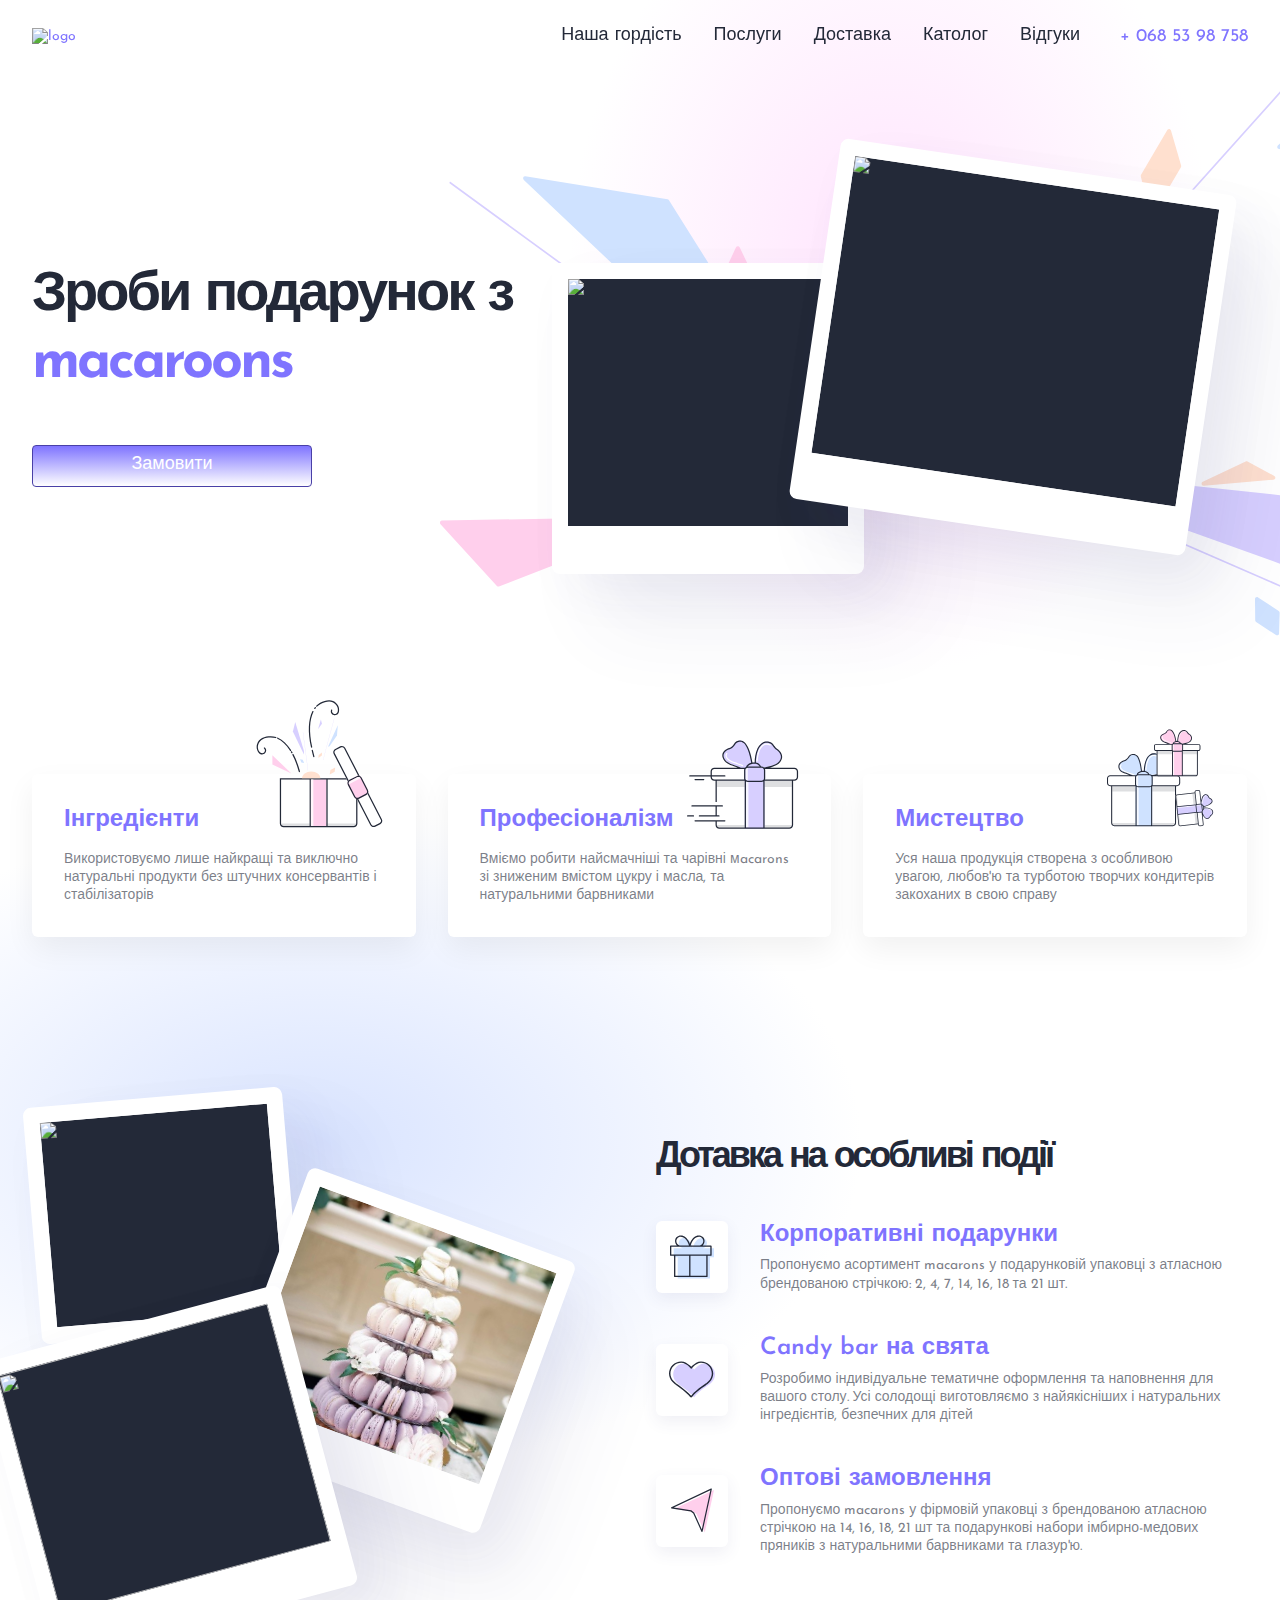
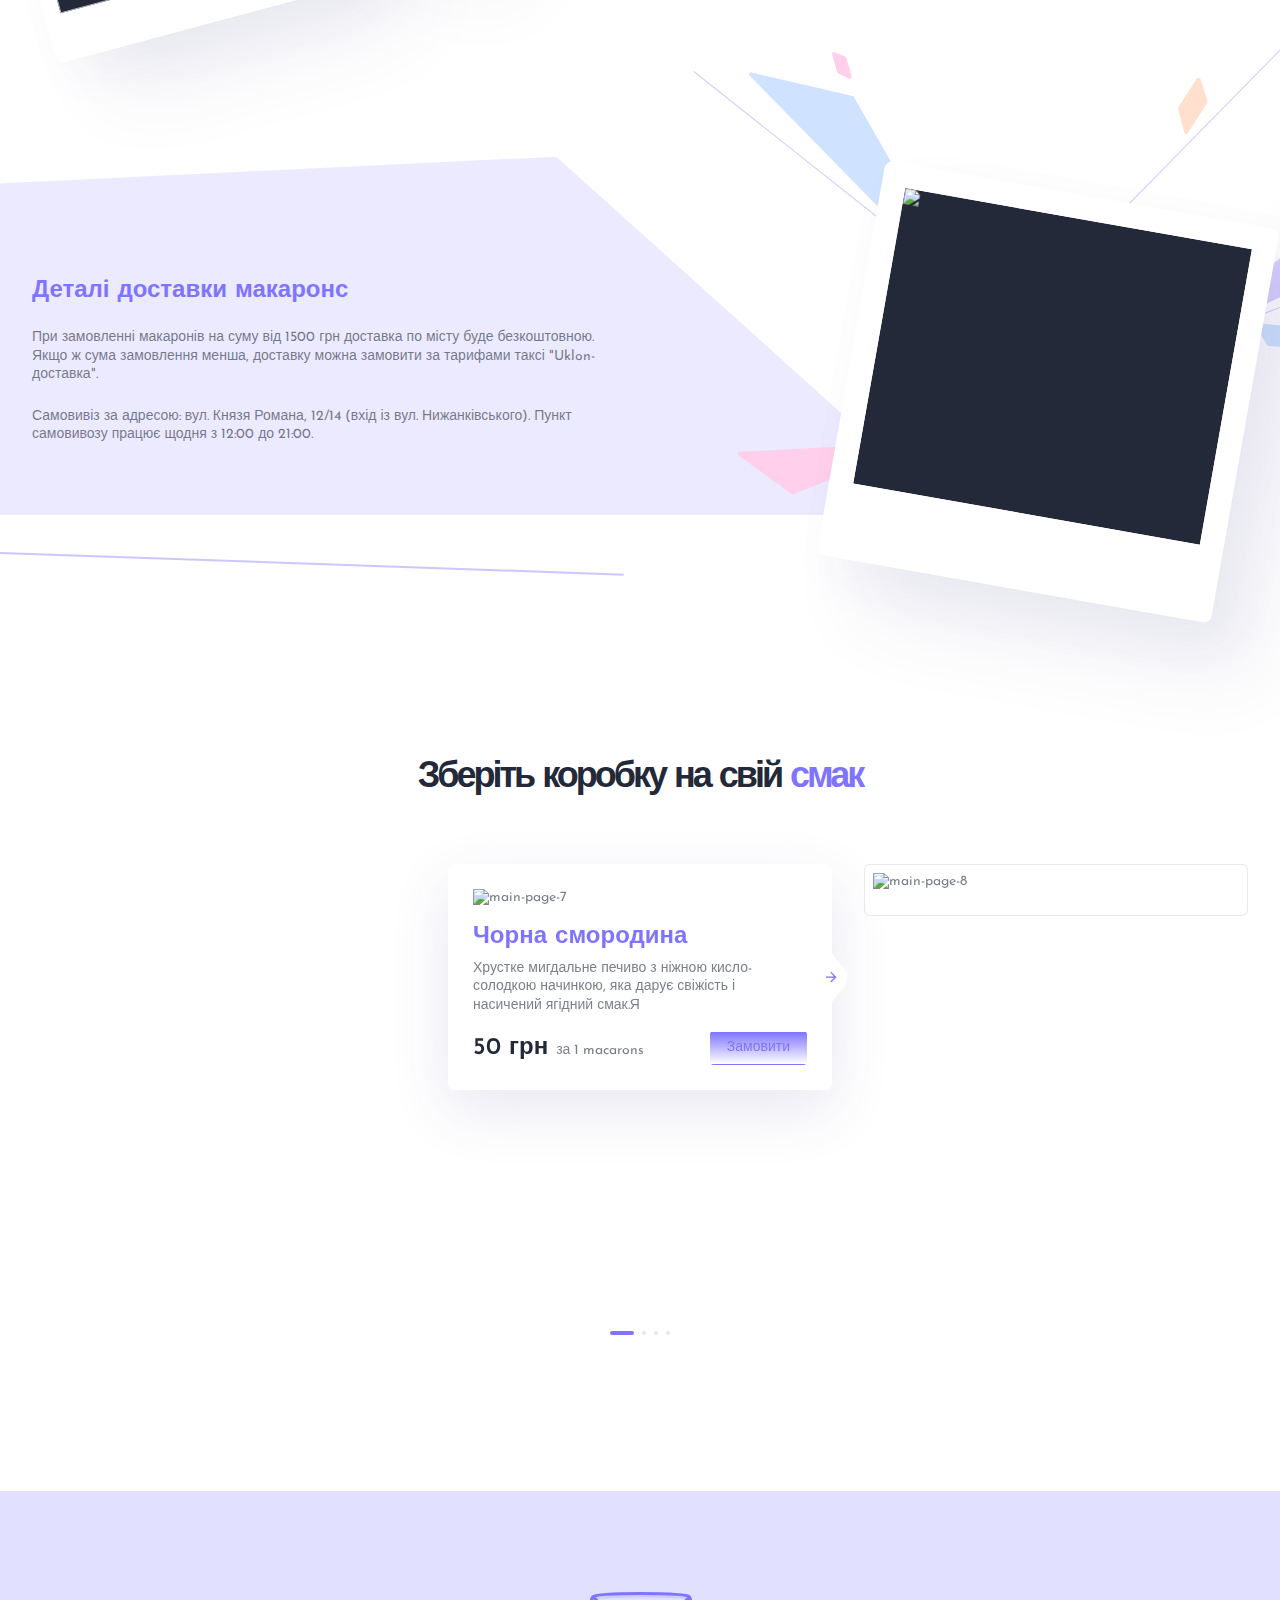
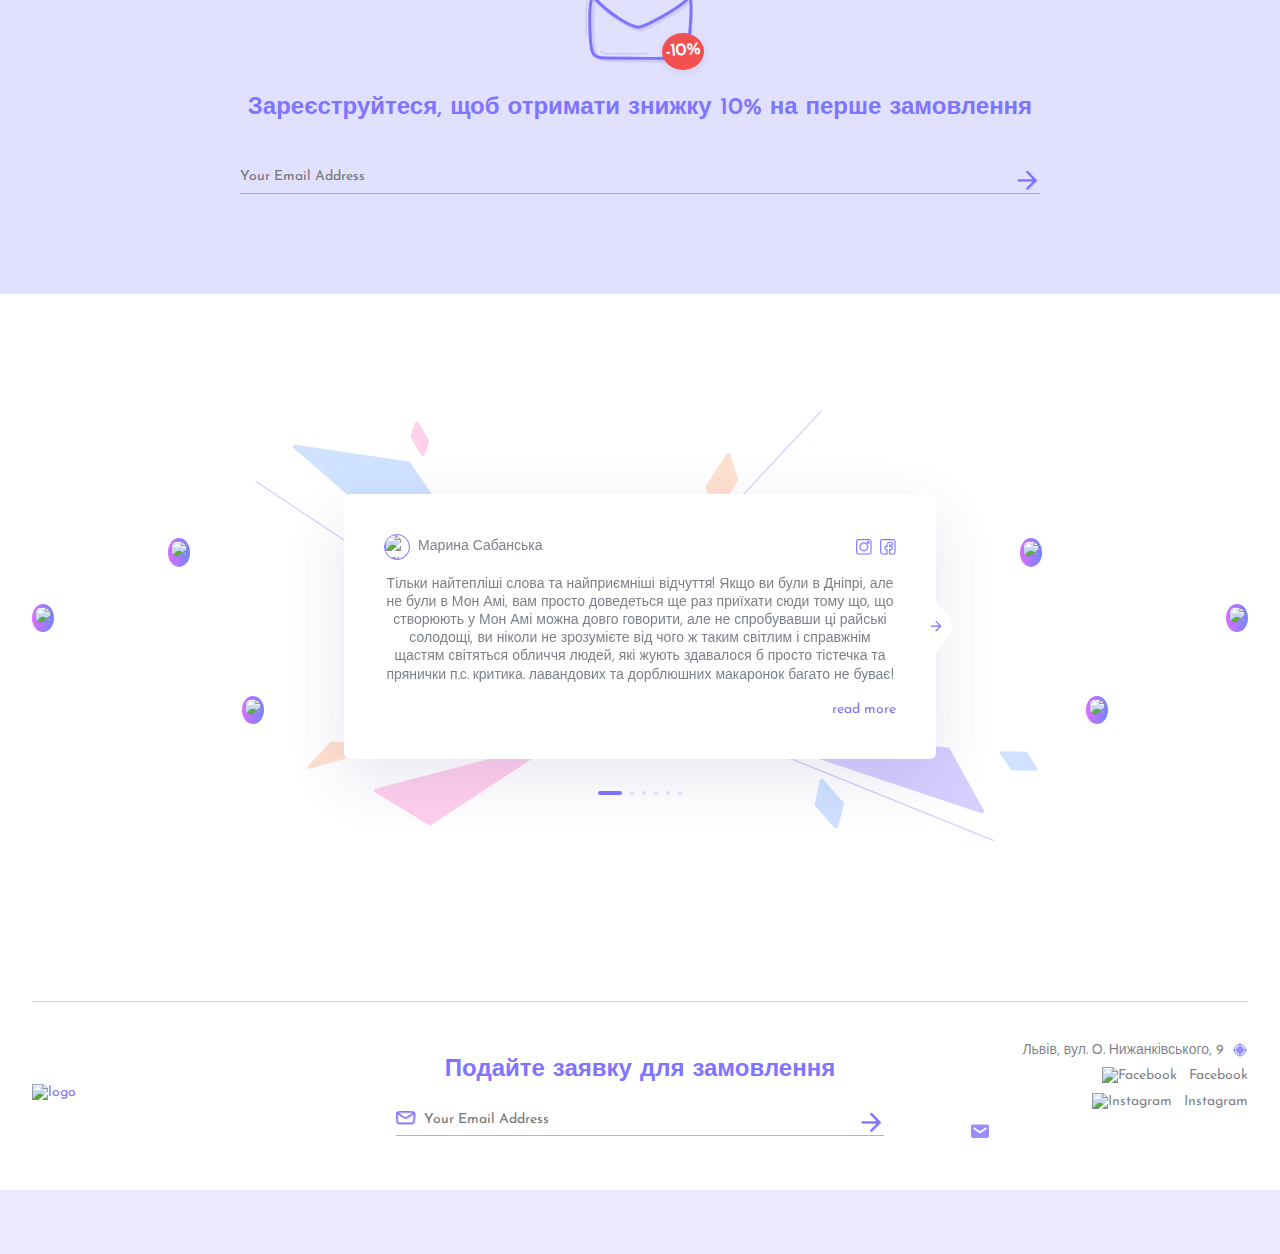
==== index.html @ 3c53cba6 "Add files via upload" ====
<!DOCTYPE html>
<html lang="ru">
<head>
    <!-- partial:parts/_head.html -->
    <meta charset="utf-8">
<title>Mon Ami - Подарунковий бокс</title>
<meta name="viewport" content="width=device-width, initial-scale=1 , maximum-scale=1, user-scalable=0">
<meta http-equiv="x-ua-compatible" content="ie=edge">
<link rel="stylesheet" href="css/libs.min.css"/>
<link rel="stylesheet" href="css/main.css"/>
<link href="images/favicon.ico" rel="shortcut icon" type="image/x-icon" />
<link href="https://fonts.googleapis.com/css2?family=Josefin+Sans:wght@400;600;700&display=swap" rel="stylesheet">
    <!-- partial -->
</head>
<body>
<div id="wrapper" class="wrapper">
    <!-- partial:parts/_header.html -->
    <header id="header" class="header">
    <div class="container">
        <!-- logo -->
        <div class="site-logo">
            <a href="index.html" class="site-logo__link">
                <picture>
                    <source media="(max-width: 767px)" srcset="images/logo-mob.png">
                    <source srcset="images/logo_mon.png">
                    <img class="site-logo__img" src="images/logo_mon.png" alt="logo"/>
                </picture>
            </a>
        </div>
        <div class="header-mobile">

            <div class="header-nav">
                <div class="nav-toggle"><span class="nav-toggle__link"></span><span class="nav-toggle__link"></span><span
                        class="nav-toggle__link"></span></div>
                <div class="header-nav__container">
                    <div class="header-nav__menu">
                        <nav class="nav">
                            <ul class="nav__list">
                                <li class="nav__item"><a href="#advantage" class="nav__link"> Наша гордість</a></li>
                                <li class="nav__item"><a href="#experiences" class="nav__link"> Послуги </a></li>
                                <li class="nav__item"><a href="#delivery" class="nav__link"> Доставка</a></li>
                                <li class="nav__item"><a href="#tastes" class="nav__link">Католог</a></li>
                                <li class="nav__item"><a href="#reviews" class="nav__link">Відгуки</a></li>
                            </ul><!-- //nav__list -->
                        </nav><!-- //nav -->
                    </div>
                    <div class="header-nav__info">
                        <a href="tel: 12345678">+ 068 53 98 758</a>
                    </div>
                </div>
            </div>
        </div>


    </div><!-- //container -->
</header><!-- //site-header -->

    <!-- partial -->
    <main id="main" class="main">
        <section class="section main-section">
            <div class="container">
                <div class="row">
                    <div class="col col_7 col_desktop-12 order-desktop-2">
                        <div class="photo-list main-photo">
                            <div class="main-photo__fon">
                                <svg class="main-photo__fon_icon" width="927" height="615" viewBox="0 0 927 615" fill="none" xmlns="http://www.w3.org/2000/svg">
                                    <path d="M64.9452 549.713L9.1822 488.577C7.99173 487.272 8.81637 485.039 10.4997 485.01L233.372 481.131C235.53 481.094 236.074 484.399 234.04 485.19L66.9304 550.204C66.2376 550.474 65.4651 550.282 64.9452 549.713Z" fill="#FFCFEC"/>
                                    <path d="M857.306 461.85L632.955 438.033C631.065 437.833 629.872 440.001 631.146 441.32L648.217 458.999C648.425 459.215 648.683 459.38 648.972 459.484L892.449 546.734C894.136 547.338 895.809 545.674 895.104 544.093L858.907 462.981C858.628 462.355 858.02 461.926 857.306 461.85Z" fill="#D7CFFF"/>
                                    <path d="M235.062 168.41L349.396 350.256C349.674 350.699 349.789 351.23 349.716 351.743L345.101 384.316C344.877 385.901 343.09 386.533 341.932 385.436L91.5545 148.212C90.0978 146.832 91.1195 144.354 93.0183 144.662L233.677 167.467C234.237 167.558 234.742 167.902 235.062 168.41Z" fill="#CFE2FF"/>
                                    <path fill-rule="evenodd" clip-rule="evenodd" d="M306.693 361.45C306.95 361.064 306.847 360.514 306.465 360.235L19.2685 150.296C18.9017 150.028 18.4132 150.11 18.1665 150.481C17.9097 150.867 18.0128 151.416 18.3945 151.695L305.591 361.634C305.958 361.903 306.447 361.821 306.693 361.45Z" fill="#D7CFFF"/>
                                    <path fill-rule="evenodd" clip-rule="evenodd" d="M627.65 297.936C627.952 298.289 628.458 298.302 628.76 297.964L870.733 27.9001C871.016 27.5841 871.017 27.0759 870.735 26.7456C870.433 26.3923 869.927 26.3795 869.625 26.7175L627.652 296.781C627.369 297.097 627.368 297.606 627.65 297.936Z" fill="#D7CFFF"/>
                                    <path d="M763.86 450.557L832.763 444.682C834.754 444.512 835.361 441.86 833.623 440.925L807.078 426.637C806.523 426.338 805.853 426.325 805.272 426.601L762.914 446.764C760.889 447.728 761.642 450.746 763.86 450.557Z" fill="#FFE0CF"/>
                                    <path d="M837.832 117.53L860.471 125.155C861.055 125.351 861.697 125.226 862.197 124.819L885.54 105.753C886.772 104.746 886.522 102.676 885.102 102.127L863.403 93.7336C862.802 93.5012 862.126 93.6177 861.604 94.0435L837.321 113.877C836.06 114.907 836.357 117.033 837.832 117.53Z" fill="#CFE2FF"/>
                                    <path d="M710.589 181.177L701.608 144.762C701.47 144.203 701.551 143.615 701.832 143.138L727.968 98.7494C728.836 97.2766 730.94 97.6407 731.434 99.3491L741.456 133.995C741.625 134.579 741.552 135.204 741.255 135.707L714.078 181.863C713.19 183.371 711.025 182.945 710.589 181.177Z" fill="#FFE0CF"/>
                                    <path d="M310.413 258.955L317.319 242.204C317.519 241.717 317.501 241.166 317.268 240.676L305.088 215.013C304.349 213.455 302.068 213.387 301.361 214.902L293.992 230.676C293.757 231.179 293.763 231.763 294.008 232.28L306.652 258.921C307.409 260.516 309.761 260.537 310.413 258.955Z" fill="#FFCFEC"/>
                                    <path d="M814.504 562.741L814.724 583.62C814.731 584.297 815.073 584.927 815.634 585.297L835.245 598.228C836.546 599.085 838.262 598.179 838.307 596.612L838.882 576.256C838.901 575.552 838.556 574.886 837.972 574.5L817.566 561.045C816.236 560.169 814.487 561.137 814.504 562.741Z" fill="#CFE2FF"/>
                                    <path fill-rule="evenodd" clip-rule="evenodd" d="M581.397 437.351C581.165 437.763 581.324 438.257 581.75 438.442L902.686 578.094C903.095 578.272 903.598 578.098 903.821 577.702C904.054 577.29 903.894 576.796 903.468 576.611L582.532 436.959C582.123 436.781 581.62 436.955 581.397 437.351Z" fill="#D7CFFF"/>
                                </svg>
                            </div>
                            <div class="photo-item main-photo-item main-photo-item-1">
                                <div class="photo-img">
                                    <div class="photo-img__block">
                                        <img src="images/content/main-page-1.jpg" alt="main-page-1">
                                    </div>
                                </div>
                                <div class="photo-info wysiwyg"></div>
                            </div>
                            <div class="photo-item main-photo-item main-photo-item-2">
                                <div class="photo-img">
                                    <div class="photo-img__block">
                                        <img src="images/content/main-page-2.jpg" alt="main-page-2">
                                    </div>
                                </div>
                                <div class="photo-info wysiwyg"><p></p></div>

                            </div>

                        </div>
                    </div>
                    <div class="col col_5 col_desktop-12 order-desktop-1">
                        <div class="main-container">
                            <h1 class="h1 main-title"> Зроби подарунок з<br><span class="round-border round-border-1">macaroons</span></h1>
                            <div class="wysiwyg main-description"> </div>
                            <button type="button" class="btn popup-init" data-popupname="location-popup">Замовити</button>
                        </div>
                    </div>
                </div>
            </div>
        </section>
        <section id="advantage" class="section">
            <div class="container">
                <div class="row">
                    <div class="dignity-item col col_4 col_mob-12">
                        <div class="dignity-block">
                            <div class="dignity-title">
                                <h3 class="h3 title">Інгредієнти</h3>
                                <div class="dignity-image">
                                    <img src="images/content/icon/present-1.svg" alt="present-1">
                                </div>
                            </div>
                            <div class="dignity-description wysiwyg">
                                <p> Використовуємо лише найкращі та виключно натуральні продукти без штучних консервантів і стабілізаторів</p>
                            </div>
                        </div>
                    </div>
                    <div class="dignity-item col col_4 col_mob-12">
                        <div class="dignity-block">
                            <div class="dignity-title">
                                <h3 class="h3 title"> Професіоналізм</h3>
                                <div class="dignity-image">
                                    <img src="images/content/icon/present-2.svg" alt="present-2">
                                </div>
                            </div>
                            <div class="dignity-description wysiwyg">
                                <p> Вміємо робити найсмачніші та чарівні мacarons зі зниженим вмістом цукру і масла, та натуральними барвниками</p>
                            </div>
                        </div>
                    </div>
                    <div class="dignity-item col col_4 col_mob-12">
                        <div class="dignity-block">
                            <div class="dignity-title">
                                <h3 class="h3 title">Мистецтво</h3>
                                <div class="dignity-image">
                                    <img src="images/content/icon/present-3.svg" alt="present-3">
                                </div>
                            </div>
                            <div class="dignity-description wysiwyg">
                                <p> Уся наша продукція створена з особливою увагою, любов'ю та турботою творчих кондитерів закоханих в свою справу</p>
                            </div>
                        </div>
                    </div>

                </div>
            </div><!-- //content -->
        </section>
        <section id="experiences" class="section">
            <div class="container">
                <div class="row">
                    <div class="col col_6 col_desktop-12">
                        <div class="photo-list emotional-photo">
                            <div class="photo-item emotional-photo__item emotional-photo__item-1">
                                <div class="photo-img">
                                    <div class="photo-img__block">
                                        <img src="images/content/main-page-3.jpg" alt="main-page-3">
                                    </div>
                                </div>
                                
                            </div>
                            <div class="photo-item emotional-photo__item emotional-photo__item-2">
                                <div class="photo-img">
                                    <div class="photo-img__block">
                                        <img src="images/content/candy-bar-with-macarons.jpg" alt="main-page-4">
                                    </div>
                                </div>
                                <div class="photo-info wysiwyg"></div>

                            </div>
                            <div class="photo-item emotional-photo__item emotional-photo__item-3">
                                <div class="photo-img">
                                    <div class="photo-img__block">
                                        <img src="images/content/optovi-zamovlennya.jpg" al="main-page-5">
                                    </div>
                                </div>
                                <div class="photo-info wysiwyg"></div>
                            </div>

                        </div>
                    </div>
                    <div class="col col_6 col_desktop-12">
                        <h2 class="h2 emotional-title">Дотавка на особливі події</h2>
                        <div class="emotional-list">
                            <div class="emotional-item">
                                <div class="emotional-block">
                                    <div class="emotional-icon">
                                        <img src="images/content/icon/present-4.svg" alt="present-4">
                                    </div>
                                    <div class="emotional-info">
                                        <h3 class="h3 emotional-subtitle"> Корпоративні подарунки</h3>
                                        <div class="emotional-description wysiwyg">
                                            <p> Пропонуємо асортимент macarons у подарунковій упаковці з атласною брендованою стрічкою: 2, 4, 7, 14, 16, 18 та 21 шт. </p>
                                        </div>
                                    </div>
                                </div>
                            </div>
                            <div class="emotional-item">
                                <div class="emotional-block">
                                    <div class="emotional-icon">
                                        <img src="images/content/icon/present-5.svg" alt="present-5">
                                    </div>
                                    <div class="emotional-info">
                                        <h3 class="h3 emotional-subtitle"> Candy bar на свята</h3>
                                        <div class="emotional-description wysiwyg">
                                            <p>  Розробимо індивідуальне тематичне оформлення та наповнення для вашого столу. Усі солодощі виготовляємо з найякісніших і натуральних інгредієнтів, безпечних для дітей</p>
                                        </div>
                                    </div>
                                </div>
                            </div>
                            <div class="emotional-item">
                                <div class="emotional-block">
                                    <div class="emotional-icon">
                                        <img src="images/content/icon/present-6.svg" alt="present-6">
                                    </div>
                                    <div class="emotional-info">
                                        <h3 class="h3 emotional-subtitle">Оптові замовлення</h3>
                                        <div class="emotional-description wysiwyg">
                                            <p> Пропонуємо macarons у фірмовій упаковці з брендованою атласною стрічкою на 14, 16, 18, 21 шт та подарункові набори імбирно-медових пряників з натуральними барвниками та глазур'ю. </p>
                                        </div>
                                    </div>
                                </div>
                            </div>
                        </div>
                    </div>
                </div>
            </div>
        </section>
        <section id="delivery" class="section">
            <div class="container">
                <div class="row">
                    <div class="col col_6 col_desktop-12">
                        <div class="description-container">
                            <div class="wysiwyg">
                                <h3>Деталі доставки макаронс</h3>
                                <p>При замовленні макаронів на суму від 1500 грн доставка по місту буде безкоштовною. Якщо ж сума замовлення менша, доставку можна замовити за тарифами таксі "Uklon-доставка".</p>
                                <p>  Самовивіз за адресою: вул. Князя Романа, 12/14 (вхід із вул. Нижанківського). Пункт самовивозу працює щодня з 12:00 до 21:00.</p>
                                
                            </div>
                        </div>
                    </div>
                    <div class="col col_1 col_desktop-12"></div>
                    <div class="col col_5 col_desktop-12">
                        <div class="description-photo">
                            <div class="description-photo-item">
                                <div class="description-photo-fon">
                                    <svg class="description-photo-fon__icon" width="730" height="521" viewBox="0 0 730 521" fill="none" xmlns="http://www.w3.org/2000/svg">
                                        <path d="M113.437 472.426L60.5453 433.833C59.0248 432.724 59.7391 430.319 61.6187 430.22L233.889 421.123C236.148 421.003 236.838 424.138 234.737 424.977L115.358 472.668C114.719 472.923 113.993 472.832 113.437 472.426Z" fill="#FFCFEC"/>
                                        <path d="M642.663 204.072L517.834 303.902C516.341 305.096 517.213 307.503 519.124 307.464L535.472 307.125C535.756 307.119 536.035 307.053 536.291 306.931L705.695 226.192C707.34 225.408 707.164 223.011 705.422 222.475L644.501 203.723C643.868 203.528 643.18 203.659 642.663 204.072Z" fill="#D7CFFF"/>
                                        <path d="M175.909 75.4038L250.43 205.314C250.685 205.758 250.76 206.282 250.64 206.779L245.698 227.254C245.33 228.781 243.425 229.307 242.326 228.185L71.7965 54.2124C70.3953 52.7828 71.7305 50.4094 73.6798 50.8649L174.629 74.4514C175.17 74.5776 175.633 74.9226 175.909 75.4038Z" fill="#CFE2FF"/>
                                        <path fill-rule="evenodd" clip-rule="evenodd" d="M218.177 210.476C218.392 210.228 218.356 209.851 218.099 209.647L16.4488 49.6296C16.2068 49.4375 15.8563 49.4704 15.6542 49.7042C15.4398 49.9523 15.4751 50.329 15.732 50.5329L217.383 210.551C217.625 210.743 217.975 210.71 218.177 210.476Z" fill="#D7CFFF"/>
                                        <path fill-rule="evenodd" clip-rule="evenodd" d="M430.486 203.027C430.711 203.267 431.089 203.271 431.319 203.037L611.715 19.3916C611.932 19.1711 611.936 18.8192 611.725 18.5935C611.501 18.3541 611.122 18.3495 610.892 18.5835L430.496 202.229C430.28 202.45 430.275 202.802 430.486 203.027Z" fill="#D7CFFF"/>
                                        <path d="M221.678 437.247L167.08 473.158C165.376 474.278 166.245 476.931 168.281 476.826L196.589 475.378C197.176 475.348 197.72 475.061 198.077 474.594L224.367 440.131C225.732 438.342 223.559 436.01 221.678 437.247Z" fill="#FFE0CF"/>
                                        <path d="M679.835 173.535L695.82 176.737C696.449 176.863 697.101 176.68 697.572 176.243L712.328 162.563C713.498 161.479 712.99 159.529 711.441 159.153L696.04 155.41C695.388 155.251 694.7 155.43 694.208 155.886L678.869 170.107C677.672 171.217 678.236 173.215 679.835 173.535Z" fill="#CFE2FF"/>
                                        <path d="M506.272 110.843L499.963 87.5114C499.816 86.9646 499.907 86.3806 500.214 85.9047L518.889 56.9746C519.807 55.5533 521.965 55.8422 522.476 57.4547L529.516 79.6532C529.696 80.2219 529.613 80.8413 529.29 81.3425L509.883 111.405C508.943 112.861 506.724 112.515 506.272 110.843Z" fill="#FFE0CF"/>
                                        <path d="M170.79 56.8224L160.104 51.5616C159.595 51.3114 159.217 50.8574 159.063 50.3124L154.151 32.9732C153.69 31.3455 155.332 29.9162 156.881 30.5974L167.386 35.2188C167.932 35.459 168.342 35.9304 168.505 36.5044L173.598 54.4829C174.07 56.1495 172.344 57.5874 170.79 56.8224Z" fill="#FFCFEC"/>
                                        <path d="M577.777 304.754L588.988 323.282C589.32 323.832 589.896 324.188 590.536 324.24L616.841 326.385C618.43 326.515 619.525 324.823 618.755 323.427L608.597 304.984C608.274 304.396 607.677 304.01 607.008 303.955L579.65 301.725C578.024 301.592 576.932 303.358 577.777 304.754Z" fill="#CFE2FF"/>
                                        <path fill-rule="evenodd" clip-rule="evenodd" d="M489.728 330.714C489.837 331.023 490.182 331.179 490.487 331.056L729.332 235.027C729.618 234.912 729.763 234.591 729.66 234.3C729.551 233.991 729.206 233.835 728.902 233.957L490.056 329.986C489.77 330.102 489.625 330.422 489.728 330.714Z" fill="#D7CFFF"/>
                                    </svg>
                                </div>
                                <div class="photo-item description-photo-item-1">
                                    <div class="photo-img">
                                        <div class="photo-img__block">
                                            <img src="images/content/photo-block-1.jpg" alt="photo-block-1">
                                        </div>
                                    </div>
                                    <div class="photo-info wysiwyg">
                                        <p style="visibility: hidden;">with coffee leo pellentesque sit lacus nec ac, sed ipsum scelerisque posuere molestie.</p>
                                    </div>
                                </div>
                            </div>
                        </div>
                    </div>
                </div>
            </div>
        </section>
        <section id="tastes" class="section section-main__post">
            <div class="container">
                <div class="row">
                    <div class="col col_3 col_desktop-12"></div>
                    <div class="col col_6 col_desktop-12">
                        <div class="post-description text-center text-mob-left">
                            <h2 class="h2 title"> Зберіть коробку на свій <span class="round-border round-border-2">смак</h2>
                            <div class="wysiwyg">
                            </div>
                        </div>
                    </div>
                    <div class="col col_3 col_desktop-12"></div>
                </div>

                <div class="post-slider slider" style="margin-bottom: 50px">
                    <div class="swiper-container post-slider__container">
                        <div class="swiper-wrapper post-slider__wrapper">
                            <div class="swiper-slide slider-item post-slider__item">
                                <div class="post-slider__image">
                                    <img src="images/content/photo.jpg" alt="main-page-7">
                                </div>
                                <div class="post-slider__info">
                                    <h3 class="h3 title"> Чорна смородина</h3>
                                    <div class="wysiwyg">
                                        <p> Хрустке мигдальне печиво з ніжною кисло-солодкою начинкою, яка дарує свіжість і насичений ягідний смак.Я</p>
                                    </div>
                                    <div class="display-flex justify-between align-center flex-wrap">
                                        <div class="prise">
                                            50 грн
                                            <span class="pieces">
                                            за 1 macarons
                                        </span>
                                        </div>
                                        <button type="button" class="btn btn_secondary">Замовити</button>
                                    </div>
                                </div>
                                <div class="slider-next post-slider__next">
                                    <svg class="icon" width="24" height="24" viewBox="0 0 24 24" xmlns="http://www.w3.org/2000/svg"> <path opacity="0.2" fill-rule="evenodd" clip-rule="evenodd" d="M12.2828 2.76273C12.4781 2.56747 12.7947 2.56747 12.9899 2.76273L21.9192 11.692C22.1145 11.8873 22.1145 12.2039 21.9192 12.3991L12.9899 21.3284C12.7947 21.5237 12.4781 21.5237 12.2828 21.3284L11.7172 20.7627C11.5219 20.5675 11.5219 20.2509 11.7172 20.0556L17.9737 13.7991C18.2886 13.4841 18.0656 12.9456 17.6201 12.9456H3.5C3.22386 12.9456 3 12.7217 3 12.4456V11.6456C3 11.3694 3.22386 11.1456 3.5 11.1456H17.6201C18.0656 11.1456 18.2886 10.607 17.9737 10.292L11.7172 4.03553C11.5219 3.84026 11.5219 3.52368 11.7172 3.32842L12.2828 2.76273Z"/> <path fill-rule="evenodd" clip-rule="evenodd" d="M10.9419 1.85355C11.1372 1.65829 11.4538 1.65829 11.649 1.85355L20.7374 10.9419C20.9327 11.1372 20.9327 11.4538 20.7374 11.649L11.649 20.7374C11.4538 20.9327 11.1372 20.9327 10.9419 20.7374L10.0581 19.8536C9.8628 19.6583 9.86279 19.3417 10.0581 19.1464L15.9305 13.274C16.2454 12.9591 16.0224 12.4205 15.5769 12.4205H2C1.72386 12.4205 1.5 12.1966 1.5 11.9205V10.6705C1.5 10.3944 1.72386 10.1705 2 10.1705H15.5769C16.0224 10.1705 16.2454 9.63192 15.9305 9.31694L10.0581 3.44454C9.86279 3.24928 9.8628 2.9327 10.0581 2.73744L10.9419 1.85355Z"/> </svg>
                                </div>
                                <div class="slider-prev post-slider__prev">
                                    <svg class="icon" width="24" height="24" viewBox="0 0 24 24" xmlns="http://www.w3.org/2000/svg"> <path opacity="0.2" fill-rule="evenodd" clip-rule="evenodd" d="M11.7172 2.76273C11.5219 2.56747 11.2053 2.56747 11.0101 2.76273L2.08076 11.692C1.8855 11.8873 1.8855 12.2039 2.08076 12.3991L11.0101 21.3284C11.2053 21.5237 11.5219 21.5237 11.7172 21.3284L12.2828 20.7627C12.4781 20.5675 12.4781 20.2509 12.2828 20.0556L6.02634 13.7991C5.71136 13.4841 5.93445 12.9456 6.3799 12.9456H20.5C20.7761 12.9456 21 12.7217 21 12.4456V11.6456C21 11.3694 20.7761 11.1456 20.5 11.1456H6.3799C5.93445 11.1456 5.71136 10.607 6.02634 10.292L12.2828 4.03553C12.4781 3.84026 12.4781 3.52368 12.2828 3.32842L11.7172 2.76273Z"/> <path fill-rule="evenodd" clip-rule="evenodd" d="M13.0581 1.85355C12.8628 1.65829 12.5462 1.65829 12.351 1.85355L3.26257 10.9419C3.0673 11.1372 3.0673 11.4538 3.26256 11.649L12.351 20.7374C12.5462 20.9327 12.8628 20.9327 13.0581 20.7374L13.9419 19.8536C14.1372 19.6583 14.1372 19.3417 13.9419 19.1464L8.06954 13.274C7.75456 12.9591 7.97765 12.4205 8.4231 12.4205H22C22.2761 12.4205 22.5 12.1966 22.5 11.9205V10.6705C22.5 10.3944 22.2761 10.1705 22 10.1705H8.4231C7.97765 10.1705 7.75456 9.63192 8.06954 9.31694L13.9419 3.44454C14.1372 3.24928 14.1372 2.9327 13.9419 2.73744L13.0581 1.85355Z"/> </svg>
                                </div>
                            </div>
                            <div class="swiper-slide slider-item post-slider__item">
                                <div class="post-slider__image">
                                    <img src="images/content/photomon.jpg" alt="main-page-8">
                                </div>
                                <div class="post-slider__info">
                                    <h3 class="h3 title">Апельсин з тайською корицею </h3>
                                    <div class="wysiwyg">
                                        <p> Хрустке мигдальне печиво з яскравою цитрусовою ноткою і теплим ароматом спецій.</p>
                                    </div>
                                    <div class="display-flex justify-between align-center flex-wrap">
                                        <div class="prise">
                                            50 грн
                                            <span class="pieces">
                                             за 1 macarons
                                        </span>
                                        </div>
                                        <button type="button" class="btn btn_secondary">Замовити</button>
                                    </div>
                                </div>
                                <div class="slider-next post-slider__next">
                                    <svg class="icon" width="24" height="24" viewBox="0 0 24 24" xmlns="http://www.w3.org/2000/svg"> <path opacity="0.2" fill-rule="evenodd" clip-rule="evenodd" d="M12.2828 2.76273C12.4781 2.56747 12.7947 2.56747 12.9899 2.76273L21.9192 11.692C22.1145 11.8873 22.1145 12.2039 21.9192 12.3991L12.9899 21.3284C12.7947 21.5237 12.4781 21.5237 12.2828 21.3284L11.7172 20.7627C11.5219 20.5675 11.5219 20.2509 11.7172 20.0556L17.9737 13.7991C18.2886 13.4841 18.0656 12.9456 17.6201 12.9456H3.5C3.22386 12.9456 3 12.7217 3 12.4456V11.6456C3 11.3694 3.22386 11.1456 3.5 11.1456H17.6201C18.0656 11.1456 18.2886 10.607 17.9737 10.292L11.7172 4.03553C11.5219 3.84026 11.5219 3.52368 11.7172 3.32842L12.2828 2.76273Z"/> <path fill-rule="evenodd" clip-rule="evenodd" d="M10.9419 1.85355C11.1372 1.65829 11.4538 1.65829 11.649 1.85355L20.7374 10.9419C20.9327 11.1372 20.9327 11.4538 20.7374 11.649L11.649 20.7374C11.4538 20.9327 11.1372 20.9327 10.9419 20.7374L10.0581 19.8536C9.8628 19.6583 9.86279 19.3417 10.0581 19.1464L15.9305 13.274C16.2454 12.9591 16.0224 12.4205 15.5769 12.4205H2C1.72386 12.4205 1.5 12.1966 1.5 11.9205V10.6705C1.5 10.3944 1.72386 10.1705 2 10.1705H15.5769C16.0224 10.1705 16.2454 9.63192 15.9305 9.31694L10.0581 3.44454C9.86279 3.24928 9.8628 2.9327 10.0581 2.73744L10.9419 1.85355Z"/> </svg>
                                </div>
                                <div class="slider-prev post-slider__prev">
                                    <svg class="icon" width="24" height="24" viewBox="0 0 24 24" xmlns="http://www.w3.org/2000/svg"> <path opacity="0.2" fill-rule="evenodd" clip-rule="evenodd" d="M11.7172 2.76273C11.5219 2.56747 11.2053 2.56747 11.0101 2.76273L2.08076 11.692C1.8855 11.8873 1.8855 12.2039 2.08076 12.3991L11.0101 21.3284C11.2053 21.5237 11.5219 21.5237 11.7172 21.3284L12.2828 20.7627C12.4781 20.5675 12.4781 20.2509 12.2828 20.0556L6.02634 13.7991C5.71136 13.4841 5.93445 12.9456 6.3799 12.9456H20.5C20.7761 12.9456 21 12.7217 21 12.4456V11.6456C21 11.3694 20.7761 11.1456 20.5 11.1456H6.3799C5.93445 11.1456 5.71136 10.607 6.02634 10.292L12.2828 4.03553C12.4781 3.84026 12.4781 3.52368 12.2828 3.32842L11.7172 2.76273Z"/> <path fill-rule="evenodd" clip-rule="evenodd" d="M13.0581 1.85355C12.8628 1.65829 12.5462 1.65829 12.351 1.85355L3.26257 10.9419C3.0673 11.1372 3.0673 11.4538 3.26256 11.649L12.351 20.7374C12.5462 20.9327 12.8628 20.9327 13.0581 20.7374L13.9419 19.8536C14.1372 19.6583 14.1372 19.3417 13.9419 19.1464L8.06954 13.274C7.75456 12.9591 7.97765 12.4205 8.4231 12.4205H22C22.2761 12.4205 22.5 12.1966 22.5 11.9205V10.6705C22.5 10.3944 22.2761 10.1705 22 10.1705H8.4231C7.97765 10.1705 7.75456 9.63192 8.06954 9.31694L13.9419 3.44454C14.1372 3.24928 14.1372 2.9327 13.9419 2.73744L13.0581 1.85355Z"/> </svg>
                                </div>
                            </div>
                            <div class="swiper-slide slider-item post-slider__item">
                                <div class="post-slider__image">
                                    <img src="images/content/photo16.jpg" alt="main-page-9">
                                </div>
                                <div class="post-slider__info">
                                    <h3 class="h3 title"> Кава з лікером Baileys</h3>
                                    <div class="wysiwyg">
                                        <p>Гармонійне поєднання міцного еспресо та вершкового ірландського лікеру. Кожен шматочок створює особливу атмосферу затишку. </p>
                                    </div>
                                    <div class="display-flex justify-between align-center flex-wrap">
                                        <div class="prise">
                                            50 грн
                                            <span class="pieces">
                                             за 1 macarons
                                        </span>
                                        </div>
                                        <button type="button" class="btn btn_secondary">Замовити</button>
                                    </div>
                                </div>
                                <div class="slider-next post-slider__next">
                                    <svg class="icon" width="24" height="24" viewBox="0 0 24 24" xmlns="http://www.w3.org/2000/svg"> <path opacity="0.2" fill-rule="evenodd" clip-rule="evenodd" d="M12.2828 2.76273C12.4781 2.56747 12.7947 2.56747 12.9899 2.76273L21.9192 11.692C22.1145 11.8873 22.1145 12.2039 21.9192 12.3991L12.9899 21.3284C12.7947 21.5237 12.4781 21.5237 12.2828 21.3284L11.7172 20.7627C11.5219 20.5675 11.5219 20.2509 11.7172 20.0556L17.9737 13.7991C18.2886 13.4841 18.0656 12.9456 17.6201 12.9456H3.5C3.22386 12.9456 3 12.7217 3 12.4456V11.6456C3 11.3694 3.22386 11.1456 3.5 11.1456H17.6201C18.0656 11.1456 18.2886 10.607 17.9737 10.292L11.7172 4.03553C11.5219 3.84026 11.5219 3.52368 11.7172 3.32842L12.2828 2.76273Z"/> <path fill-rule="evenodd" clip-rule="evenodd" d="M10.9419 1.85355C11.1372 1.65829 11.4538 1.65829 11.649 1.85355L20.7374 10.9419C20.9327 11.1372 20.9327 11.4538 20.7374 11.649L11.649 20.7374C11.4538 20.9327 11.1372 20.9327 10.9419 20.7374L10.0581 19.8536C9.8628 19.6583 9.86279 19.3417 10.0581 19.1464L15.9305 13.274C16.2454 12.9591 16.0224 12.4205 15.5769 12.4205H2C1.72386 12.4205 1.5 12.1966 1.5 11.9205V10.6705C1.5 10.3944 1.72386 10.1705 2 10.1705H15.5769C16.0224 10.1705 16.2454 9.63192 15.9305 9.31694L10.0581 3.44454C9.86279 3.24928 9.8628 2.9327 10.0581 2.73744L10.9419 1.85355Z"/> </svg>
                                </div>
                                <div class="slider-prev post-slider__prev">
                                    <svg class="icon" width="24" height="24" viewBox="0 0 24 24" xmlns="http://www.w3.org/2000/svg"> <path opacity="0.2" fill-rule="evenodd" clip-rule="evenodd" d="M11.7172 2.76273C11.5219 2.56747 11.2053 2.56747 11.0101 2.76273L2.08076 11.692C1.8855 11.8873 1.8855 12.2039 2.08076 12.3991L11.0101 21.3284C11.2053 21.5237 11.5219 21.5237 11.7172 21.3284L12.2828 20.7627C12.4781 20.5675 12.4781 20.2509 12.2828 20.0556L6.02634 13.7991C5.71136 13.4841 5.93445 12.9456 6.3799 12.9456H20.5C20.7761 12.9456 21 12.7217 21 12.4456V11.6456C21 11.3694 20.7761 11.1456 20.5 11.1456H6.3799C5.93445 11.1456 5.71136 10.607 6.02634 10.292L12.2828 4.03553C12.4781 3.84026 12.4781 3.52368 12.2828 3.32842L11.7172 2.76273Z"/> <path fill-rule="evenodd" clip-rule="evenodd" d="M13.0581 1.85355C12.8628 1.65829 12.5462 1.65829 12.351 1.85355L3.26257 10.9419C3.0673 11.1372 3.0673 11.4538 3.26256 11.649L12.351 20.7374C12.5462 20.9327 12.8628 20.9327 13.0581 20.7374L13.9419 19.8536C14.1372 19.6583 14.1372 19.3417 13.9419 19.1464L8.06954 13.274C7.75456 12.9591 7.97765 12.4205 8.4231 12.4205H22C22.2761 12.4205 22.5 12.1966 22.5 11.9205V10.6705C22.5 10.3944 22.2761 10.1705 22 10.1705H8.4231C7.97765 10.1705 7.75456 9.63192 8.06954 9.31694L13.9419 3.44454C14.1372 3.24928 14.1372 2.9327 13.9419 2.73744L13.0581 1.85355Z"/> </svg>
                                </div>
                            </div>
                            <div class="swiper-slide slider-item post-slider__item">
                                <div class="post-slider__image">
                                    <img src="images/content/photo58.jpg" alt="main-page-10">
                                </div>
                                <div class="post-slider__info">
                                    <h3 class="h3 title"> Темний бельгійський шоколад</h3>
                                    <div class="wysiwyg">
                                        <p>Витончена гірчинка та глибокий смак із насиченими нотами какао. Кожен шматочок дарує оксамитову текстуру. </p>
                                    </div>
                                    <div class="display-flex justify-between align-center flex-wrap">
                                        <div class="prise">
                                            50 грн
                                            <span class="pieces">
                                            за 1 macarons
                                        </span>
                                        </div>
                                        <button type="button" class="btn btn_secondary">Замовити</button>
                                    </div>
                                </div>
                                <div class="slider-next post-slider__next">
                                    <svg class="icon" width="24" height="24" viewBox="0 0 24 24" xmlns="http://www.w3.org/2000/svg"> <path opacity="0.2" fill-rule="evenodd" clip-rule="evenodd" d="M12.2828 2.76273C12.4781 2.56747 12.7947 2.56747 12.9899 2.76273L21.9192 11.692C22.1145 11.8873 22.1145 12.2039 21.9192 12.3991L12.9899 21.3284C12.7947 21.5237 12.4781 21.5237 12.2828 21.3284L11.7172 20.7627C11.5219 20.5675 11.5219 20.2509 11.7172 20.0556L17.9737 13.7991C18.2886 13.4841 18.0656 12.9456 17.6201 12.9456H3.5C3.22386 12.9456 3 12.7217 3 12.4456V11.6456C3 11.3694 3.22386 11.1456 3.5 11.1456H17.6201C18.0656 11.1456 18.2886 10.607 17.9737 10.292L11.7172 4.03553C11.5219 3.84026 11.5219 3.52368 11.7172 3.32842L12.2828 2.76273Z"/> <path fill-rule="evenodd" clip-rule="evenodd" d="M10.9419 1.85355C11.1372 1.65829 11.4538 1.65829 11.649 1.85355L20.7374 10.9419C20.9327 11.1372 20.9327 11.4538 20.7374 11.649L11.649 20.7374C11.4538 20.9327 11.1372 20.9327 10.9419 20.7374L10.0581 19.8536C9.8628 19.6583 9.86279 19.3417 10.0581 19.1464L15.9305 13.274C16.2454 12.9591 16.0224 12.4205 15.5769 12.4205H2C1.72386 12.4205 1.5 12.1966 1.5 11.9205V10.6705C1.5 10.3944 1.72386 10.1705 2 10.1705H15.5769C16.0224 10.1705 16.2454 9.63192 15.9305 9.31694L10.0581 3.44454C9.86279 3.24928 9.8628 2.9327 10.0581 2.73744L10.9419 1.85355Z"/> </svg>
                                </div>
                                <div class="slider-prev post-slider__prev">
                                    <svg class="icon" width="24" height="24" viewBox="0 0 24 24" xmlns="http://www.w3.org/2000/svg"> <path opacity="0.2" fill-rule="evenodd" clip-rule="evenodd" d="M11.7172 2.76273C11.5219 2.56747 11.2053 2.56747 11.0101 2.76273L2.08076 11.692C1.8855 11.8873 1.8855 12.2039 2.08076 12.3991L11.0101 21.3284C11.2053 21.5237 11.5219 21.5237 11.7172 21.3284L12.2828 20.7627C12.4781 20.5675 12.4781 20.2509 12.2828 20.0556L6.02634 13.7991C5.71136 13.4841 5.93445 12.9456 6.3799 12.9456H20.5C20.7761 12.9456 21 12.7217 21 12.4456V11.6456C21 11.3694 20.7761 11.1456 20.5 11.1456H6.3799C5.93445 11.1456 5.71136 10.607 6.02634 10.292L12.2828 4.03553C12.4781 3.84026 12.4781 3.52368 12.2828 3.32842L11.7172 2.76273Z"/> <path fill-rule="evenodd" clip-rule="evenodd" d="M13.0581 1.85355C12.8628 1.65829 12.5462 1.65829 12.351 1.85355L3.26257 10.9419C3.0673 11.1372 3.0673 11.4538 3.26256 11.649L12.351 20.7374C12.5462 20.9327 12.8628 20.9327 13.0581 20.7374L13.9419 19.8536C14.1372 19.6583 14.1372 19.3417 13.9419 19.1464L8.06954 13.274C7.75456 12.9591 7.97765 12.4205 8.4231 12.4205H22C22.2761 12.4205 22.5 12.1966 22.5 11.9205V10.6705C22.5 10.3944 22.2761 10.1705 22 10.1705H8.4231C7.97765 10.1705 7.75456 9.63192 8.06954 9.31694L13.9419 3.44454C14.1372 3.24928 14.1372 2.9327 13.9419 2.73744L13.0581 1.85355Z"/> </svg>
                                </div>
                            </div>
                        </div>
                        <div class="swiper-pagination slider-pagination  post-slider__pagination"></div>
                    </div>
                </div>

            </div>
        </section>
        <section class="section section_secondary-bg">
            <div class="container">
                <div class="row">
                    <div class="col col_2 col_desktop-12"></div>
                    <div class="col col_8 col_desktop-12">
                        <div class="subscript-title text-center">
                            <div class="subscript-icon">
                                <svg class="icon" width="109" height="72" viewBox="0 0 109 72" fill="none" xmlns="http://www.w3.org/2000/svg">
                                    <path d="M7.97237 5.62128C28.4725 27.6213 47.9725 35.6213 52.9725 36.1213C57.9725 36.6213 95.9725 17.1213 104.472 5.62128M7.97237 5.62128C12.9726 1.33522 99.4722 1.33522 104.472 5.62128M7.97237 5.62128C2.97242 10.6213 4.88435 48.6213 6.47253 57.6213C8.23717 67.6213 16.4726 67.0762 21.4725 67.1213C39.9725 67.2879 80.5724 67.5213 90.9724 67.1213C101.372 66.7213 103.472 53.6213 103.472 53.6213C103.472 53.6213 108.472 12.1213 104.472 5.62128" stroke="#7F74FF" stroke-width="3"/>
                                    <path opacity="0.2" d="M9.29177 8.33612C29.7919 30.3362 49.2919 38.3362 54.2919 38.8362C59.2919 39.3362 97.2919 19.8362 105.792 8.33612M9.29177 8.33612C14.292 4.05007 100.792 4.05007 105.792 8.33612M9.29177 8.33612C7.29174 26.3362 7.7918 49.8362 9.29176 58.3362C11.0564 68.3362 18.7919 69.7911 23.7918 69.8361C42.2918 70.0028 81.8917 70.2361 92.2917 69.8361C102.692 69.4361 103.792 59.3362 103.792 59.3362C103.792 59.3362 108.292 31.8362 105.792 8.33612" stroke="#7F74FF" stroke-width="3"/>
                                    <path opacity="0.3" d="M14.9727 60.1216C14.9727 60.1216 16.4727 62.1216 21.4727 62.6216C26.4727 63.1216 63.4727 62.6216 63.4727 62.6216" stroke="#7F74FF" stroke-linecap="round"/>
                                    <path opacity="0.3" d="M2.47241 9.62158C1.63906 15.4549 0.272362 30.4216 1.47241 43.6216" stroke="#7F74FF" stroke-linecap="round"/>
                                </svg>
                                <span class="sale"><span>-10%</span></span>
                            </div>
                            <h3 class="h3 title">Зареєструйтеся, щоб отримати знижку 10% на перше замовлення </h3>
                        </div>
                        <form id="subscription-form-post" class="form subscription-form" name="subscription_form_post" method="post">
                            <div class="form-field ">
                                <div class="form-group">
                                    <label class="label-wrap" for="subscription_email">
                                        <input id="subscription_email" type="email" placeholder="Your Email Address" name="subscription_email" required>
                                    </label>
                                    <button type="submit" class="btn btn_link icon-btn form-group-btn">
                                        <svg class="icon" width="24" height="24" viewBox="0 0 24 24" xmlns="http://www.w3.org/2000/svg"> <path opacity="0.2" fill-rule="evenodd" clip-rule="evenodd" d="M12.2828 2.76273C12.4781 2.56747 12.7947 2.56747 12.9899 2.76273L21.9192 11.692C22.1145 11.8873 22.1145 12.2039 21.9192 12.3991L12.9899 21.3284C12.7947 21.5237 12.4781 21.5237 12.2828 21.3284L11.7172 20.7627C11.5219 20.5675 11.5219 20.2509 11.7172 20.0556L17.9737 13.7991C18.2886 13.4841 18.0656 12.9456 17.6201 12.9456H3.5C3.22386 12.9456 3 12.7217 3 12.4456V11.6456C3 11.3694 3.22386 11.1456 3.5 11.1456H17.6201C18.0656 11.1456 18.2886 10.607 17.9737 10.292L11.7172 4.03553C11.5219 3.84026 11.5219 3.52368 11.7172 3.32842L12.2828 2.76273Z"/> <path fill-rule="evenodd" clip-rule="evenodd" d="M10.9419 1.85355C11.1372 1.65829 11.4538 1.65829 11.649 1.85355L20.7374 10.9419C20.9327 11.1372 20.9327 11.4538 20.7374 11.649L11.649 20.7374C11.4538 20.9327 11.1372 20.9327 10.9419 20.7374L10.0581 19.8536C9.8628 19.6583 9.86279 19.3417 10.0581 19.1464L15.9305 13.274C16.2454 12.9591 16.0224 12.4205 15.5769 12.4205H2C1.72386 12.4205 1.5 12.1966 1.5 11.9205V10.6705C1.5 10.3944 1.72386 10.1705 2 10.1705H15.5769C16.0224 10.1705 16.2454 9.63192 15.9305 9.31694L10.0581 3.44454C9.86279 3.24928 9.8628 2.9327 10.0581 2.73744L10.9419 1.85355Z" /> </svg>
                                    </button>
                                </div>

                            </div>
                        </form>
                    </div>
                    <div class="col col_2 col_desktop-12"></div>
                </div>
            </div>
        </section>
        <section id="reviews" class="section reviews-section">
            <div class="container">
                <div class="slider reviews-slider">
                    <div class="row">
                        <div class="col col_3 col_desktop-12">
                            <div class="reviews-slider__bubbles bubbles-prev">
                                <ul class="bubbles-list"></ul>
                            </div>
                        </div>
                        <div class="col col_6 col_desktop-12">
                            <div class="reviews-slider__container" data-count="3">
                                <div class="reviews-container__fon">
                                    <svg class="reviews-icon" width="800" height="471" viewBox="0 0 800 471" fill="none" xmlns="http://www.w3.org/2000/svg">
                                        <path d="M188.477 434.988L134.244 402.127C132.733 401.211 133.067 398.931 134.778 398.484L308.239 353.163C310.432 352.59 311.737 355.525 309.842 356.768L190.613 434.95C189.968 435.373 189.137 435.388 188.477 434.988Z" fill="#FFCFEC"/>
                                        <path d="M708.694 357.302L532.751 341.064C530.847 340.889 529.803 343.228 531.208 344.524L544.895 357.156C545.103 357.348 545.35 357.494 545.619 357.583L742.159 423.054C743.889 423.63 745.427 421.782 744.543 420.188L710.259 358.323C709.938 357.745 709.352 357.362 708.694 357.302Z" fill="#D7CFFF"/>
                                        <path d="M169.602 71.5647L263.289 207.29C263.58 207.711 263.698 208.226 263.619 208.731L259.991 232.052C259.75 233.604 257.895 234.286 256.706 233.26L52.9595 57.4245C51.4441 56.1167 52.5805 53.6411 54.5619 53.9338L168.249 70.7227C168.797 70.8037 169.287 71.1086 169.602 71.5647Z" fill="#CFE2FF"/>
                                        <path fill-rule="evenodd" clip-rule="evenodd" d="M251.776 248.32C251.989 248.029 251.916 247.619 251.616 247.419L15.7836 90.389C15.5007 90.2007 15.1195 90.2687 14.919 90.5432C14.7062 90.8346 14.7791 91.2442 15.0794 91.4441L250.912 248.474C251.195 248.663 251.576 248.595 251.776 248.32Z" fill="#D7CFFF"/>
                                        <path fill-rule="evenodd" clip-rule="evenodd" d="M387.817 227.655C388.07 227.911 388.487 227.905 388.733 227.642L582.033 20.6157C582.265 20.3671 582.26 19.9799 582.021 19.738C581.767 19.4812 581.351 19.4871 581.104 19.7509L387.805 226.777C387.573 227.025 387.578 227.413 387.817 227.655Z" fill="#D7CFFF"/>
                                        <path d="M140.344 358.014L69.3782 378.481C67.4187 379.046 65.967 376.661 67.3709 375.183L89.4195 351.969C89.8239 351.544 90.3952 351.317 90.9818 351.35L139.899 354.097C142.147 354.223 142.507 357.391 140.344 358.014Z" fill="#FFE0CF"/>
                                        <path d="M761.169 364.147L771.679 379.281C772.045 379.808 772.642 380.127 773.283 380.14L795.912 380.572C797.507 380.602 798.494 378.845 797.639 377.499L788.029 362.383C787.669 361.817 787.05 361.469 786.379 361.457L762.85 361.007C761.219 360.976 760.238 362.807 761.169 364.147Z" fill="#CFE2FF"/>
                                        <path d="M472.847 122.902L465.76 96.725C465.612 96.1784 465.703 95.5945 466.011 95.1186L486.853 62.8756C487.772 61.4551 489.93 61.7429 490.442 63.354L498.351 88.26C498.532 88.8284 498.449 89.4477 498.125 89.9489L476.46 123.463C475.52 124.917 473.3 124.573 472.847 122.902Z" fill="#FFE0CF"/>
                                        <path d="M184.297 64.0105L188.566 51.0554C188.743 50.5174 188.683 49.9294 188.402 49.4376L178.297 31.7884C177.456 30.3206 175.286 30.4918 174.688 32.073L170.041 44.3676C169.83 44.9255 169.879 45.5485 170.176 46.0664L180.659 64.3761C181.52 65.8791 183.755 65.6544 184.297 64.0105Z" fill="#FFCFEC"/>
                                        <path d="M580.307 390.137L574.933 413.845C574.792 414.471 574.959 415.127 575.385 415.609L594.92 437.73C595.976 438.926 597.938 438.467 598.354 436.929L604.513 414.11C604.688 413.463 604.526 412.771 604.081 412.268L583.76 389.257C582.68 388.034 580.667 388.547 580.307 390.137Z" fill="#CFE2FF"/>
                                        <path fill-rule="evenodd" clip-rule="evenodd" d="M490.568 343.909C490.418 344.238 490.573 344.624 490.907 344.759L753.666 450.92C753.981 451.047 754.341 450.904 754.482 450.595C754.631 450.266 754.477 449.88 754.142 449.745L491.383 343.584C491.068 343.456 490.708 343.6 490.568 343.909Z" fill="#D7CFFF"/>
                                    </svg>
                                </div>
                                <div class="swiper-container">
                                    <div class="swiper-wrapper">
                                        <div class="swiper-slide slider-item">
                                            <div class="reviews-slider__item readMore-block">
                                                <div class="reviews-item__top">
                                                    <div class="reviews-item__column">
                                                        <div class="reviews-item__column_left">
                                                            <div class="reviews-slider__image">
                                                                <img src="images/content/reviews-1.jpg" alt="reviews-1">
                                                            </div>
                                                            <h5 class="h5 reviews-slider__name"> Марина Сабанська</h5>
                                                        </div>
                                                        <div class="reviews-item__column_right">
                                                            <div class="soc">
                                                                <ul class="soc-list">
                                                                    <li class="soc-item">
                                                                        <a href="#" class="soc-link" target="_blank">
                                                                            <svg class="soc-icon" width="24" height="24" viewBox="0 0 24 24" xmlns="http://www.w3.org/2000/svg"> <path opacity="0.4" d="M4.36914 24H20.6309C22.4886 24 24 22.4886 24 20.6309V4.36914C24 2.51138 22.4886 1 20.6309 1H4.36914C2.51138 1 1 2.51138 1 4.36914V20.6309C1 22.4886 2.51138 24 4.36914 24ZM2.34766 4.36914C2.34766 3.25452 3.25452 2.34766 4.36914 2.34766H20.6309C21.7455 2.34766 22.6523 3.25452 22.6523 4.36914V20.6309C22.6523 21.7455 21.7455 22.6523 20.6309 22.6523H4.36914C3.25452 22.6523 2.34766 21.7455 2.34766 20.6309V4.36914Z"/> <path opacity="0.4" d="M12.5 19C16.084 19 19 16.084 19 12.5C19 8.91597 16.084 6 12.5 6C8.91597 6 6 8.91597 6 12.5C6 16.084 8.91597 19 12.5 19ZM12.5 7.44444C15.2877 7.44444 17.5556 9.7123 17.5556 12.5C17.5556 15.2877 15.2877 17.5556 12.5 17.5556C9.7123 17.5556 7.44444 15.2877 7.44444 12.5C7.44444 9.7123 9.7123 7.44444 12.5 7.44444Z"/> <path opacity="0.4" d="M19 8C20.1028 8 21 7.10278 21 6C21 4.89722 20.1028 4 19 4C17.8972 4 17 4.89722 17 6C17 7.10278 17.8972 8 19 8ZM19 5.33333C19.3675 5.33333 19.6667 5.63247 19.6667 6C19.6667 6.36753 19.3675 6.66667 19 6.66667C18.6325 6.66667 18.3333 6.36753 18.3333 6C18.3333 5.63247 18.6325 5.33333 19 5.33333Z"/> <path d="M3.36914 23H19.6309C21.4886 23 23 21.4886 23 19.6309V3.36914C23 1.51138 21.4886 0 19.6309 0H3.36914C1.51138 0 0 1.51138 0 3.36914V19.6309C0 21.4886 1.51138 23 3.36914 23ZM1.34766 3.36914C1.34766 2.25452 2.25452 1.34766 3.36914 1.34766H19.6309C20.7455 1.34766 21.6523 2.25452 21.6523 3.36914V19.6309C21.6523 20.7455 20.7455 21.6523 19.6309 21.6523H3.36914C2.25452 21.6523 1.34766 20.7455 1.34766 19.6309V3.36914Z"/> <path d="M11.5 18C15.084 18 18 15.084 18 11.5C18 7.91597 15.084 5 11.5 5C7.91597 5 5 7.91597 5 11.5C5 15.084 7.91597 18 11.5 18ZM11.5 6.44444C14.2877 6.44444 16.5556 8.7123 16.5556 11.5C16.5556 14.2877 14.2877 16.5556 11.5 16.5556C8.7123 16.5556 6.44444 14.2877 6.44444 11.5C6.44444 8.7123 8.7123 6.44444 11.5 6.44444Z"/> <path d="M18 7C19.1028 7 20 6.10278 20 5C20 3.89722 19.1028 3 18 3C16.8972 3 16 3.89722 16 5C16 6.10278 16.8972 7 18 7ZM18 4.33333C18.3675 4.33333 18.6667 4.63247 18.6667 5C18.6667 5.36753 18.3675 5.66667 18 5.66667C17.6325 5.66667 17.3333 5.36753 17.3333 5C17.3333 4.63247 17.6325 4.33333 18 4.33333Z"/> </svg>
                                                                        </a>
                                                                    </li>
                                                                    <li class="soc-item">
                                                                        <a href="#" class="soc-link" target="_blank">
                                                                            <svg  class="soc-icon" width="24" height="24" viewBox="0 0 24 24" xmlns="http://www.w3.org/2000/svg"> <path opacity="0.4" d="M4.36914 24H11.3711C11.6472 24 11.8711 23.7761 11.8711 23.5V16.3242C11.8711 16.0481 11.6472 15.8242 11.3711 15.8242H9.67578C9.39964 15.8242 9.17578 15.6004 9.17578 15.3242V13.6289C9.17578 13.3528 9.39964 13.1289 9.67578 13.1289H11.3711C11.6472 13.1289 11.8711 12.905 11.8711 12.6289V9.75977C11.8711 7.902 13.3825 6.39062 15.2402 6.39062H18.1094C18.3855 6.39062 18.6094 6.61448 18.6094 6.89062V8.58594C18.6094 8.86208 18.3855 9.08594 18.1094 9.08594H15.9141C15.1709 9.08594 14.5664 9.69045 14.5664 10.4336V12.6289C14.5664 12.905 14.7903 13.1289 15.0664 13.1289H17.8975C18.2065 13.1289 18.4415 13.4063 18.3907 13.7111L18.1082 15.4064C18.068 15.6475 17.8594 15.8242 17.615 15.8242H15.0664C14.7903 15.8242 14.5664 16.0481 14.5664 16.3242V23.5C14.5664 23.7761 14.7903 24 15.0664 24H20.6309C22.4886 24 24 22.4886 24 20.6309V4.36914C24 2.51138 22.4886 1 20.6309 1H4.36914C2.51138 1 1 2.51138 1 4.36914V20.6309C1 22.4886 2.51138 24 4.36914 24ZM2.34766 4.36914C2.34766 3.25452 3.25452 2.34766 4.36914 2.34766H20.6309C21.7455 2.34766 22.6523 3.25452 22.6523 4.36914V20.6309C22.6523 21.7455 21.7455 22.6523 20.6309 22.6523H16.4141C16.1379 22.6523 15.9141 22.4285 15.9141 22.1523V17.6719C15.9141 17.3957 16.1379 17.1719 16.4141 17.1719H18.7566C19.0011 17.1719 19.2097 16.9952 19.2498 16.7541L19.9816 12.3635C20.0324 12.0587 19.7974 11.7812 19.4884 11.7812H16.4141C16.1379 11.7812 15.9141 11.5574 15.9141 11.2812V10.9336C15.9141 10.6575 16.1379 10.4336 16.4141 10.4336H19.457C19.7332 10.4336 19.957 10.2097 19.957 9.93359V5.54297C19.957 5.26683 19.7332 5.04297 19.457 5.04297H15.2402C12.6393 5.04297 10.5234 7.15886 10.5234 9.75977V11.2812C10.5234 11.5574 10.2996 11.7812 10.0234 11.7812H8.32812C8.05198 11.7812 7.82812 12.0051 7.82812 12.2812V16.6719C7.82812 16.948 8.05198 17.1719 8.32812 17.1719H10.0234C10.2996 17.1719 10.5234 17.3957 10.5234 17.6719V22.1523C10.5234 22.4285 10.2996 22.6523 10.0234 22.6523H4.36914C3.25452 22.6523 2.34766 21.7455 2.34766 20.6309V4.36914Z"/> <path d="M3.36914 23H10.3711C10.6472 23 10.8711 22.7761 10.8711 22.5V15.3242C10.8711 15.0481 10.6472 14.8242 10.3711 14.8242H8.67578C8.39964 14.8242 8.17578 14.6004 8.17578 14.3242V12.6289C8.17578 12.3528 8.39964 12.1289 8.67578 12.1289H10.3711C10.6472 12.1289 10.8711 11.905 10.8711 11.6289V8.75977C10.8711 6.902 12.3825 5.39062 14.2402 5.39062H17.1094C17.3855 5.39062 17.6094 5.61448 17.6094 5.89062V7.58594C17.6094 7.86208 17.3855 8.08594 17.1094 8.08594H14.9141C14.1709 8.08594 13.5664 8.69045 13.5664 9.43359V11.6289C13.5664 11.905 13.7903 12.1289 14.0664 12.1289H16.8975C17.2065 12.1289 17.4415 12.4063 17.3907 12.7111L17.1082 14.4064C17.068 14.6475 16.8594 14.8242 16.615 14.8242H14.0664C13.7903 14.8242 13.5664 15.0481 13.5664 15.3242V22.5C13.5664 22.7761 13.7903 23 14.0664 23H19.6309C21.4886 23 23 21.4886 23 19.6309V3.36914C23 1.51138 21.4886 0 19.6309 0H3.36914C1.51138 0 0 1.51138 0 3.36914V19.6309C0 21.4886 1.51138 23 3.36914 23ZM1.34766 3.36914C1.34766 2.25452 2.25452 1.34766 3.36914 1.34766H19.6309C20.7455 1.34766 21.6523 2.25452 21.6523 3.36914V19.6309C21.6523 20.7455 20.7455 21.6523 19.6309 21.6523H15.4141C15.1379 21.6523 14.9141 21.4285 14.9141 21.1523V16.6719C14.9141 16.3957 15.1379 16.1719 15.4141 16.1719H17.7566C18.0011 16.1719 18.2097 15.9952 18.2498 15.7541L18.9816 11.3635C19.0324 11.0587 18.7974 10.7812 18.4884 10.7812H15.4141C15.1379 10.7812 14.9141 10.5574 14.9141 10.2812V9.93359C14.9141 9.65745 15.1379 9.43359 15.4141 9.43359H18.457C18.7332 9.43359 18.957 9.20974 18.957 8.93359V4.54297C18.957 4.26683 18.7332 4.04297 18.457 4.04297H14.2402C11.6393 4.04297 9.52344 6.15886 9.52344 8.75977V10.2812C9.52344 10.5574 9.29958 10.7812 9.02344 10.7812H7.32812C7.05198 10.7812 6.82812 11.0051 6.82812 11.2812V15.6719C6.82812 15.948 7.05198 16.1719 7.32812 16.1719H9.02344C9.29958 16.1719 9.52344 16.3957 9.52344 16.6719V21.1523C9.52344 21.4285 9.29958 21.6523 9.02344 21.6523H3.36914C2.25452 21.6523 1.34766 20.7455 1.34766 19.6309V3.36914Z"/> </svg>
                                                                        </a>
                                                                    </li>

                                                                </ul>
                                                            </div>
                                                        </div>
                                                    </div>
                                                </div>
                                                <div class="reviews-item__middle">
                                                    <div class="wysiwyg text-center readMore-container">
                                                        <p>Тільки найтепліші слова та найприємніші відчуття! Якщо ви були в Дніпрі, але не були в Мон Амі, вам просто доведеться ще раз приїхати сюди тому що, що створюють у Мон Амі можна довго говорити, але не спробувавши ці райські солодощі, ви ніколи не зрозумієте від чого ж таким світлим і справжнім щастям світяться обличчя людей, які жують здавалося б просто тістечка та прянички п.с. критика. лавандових та дорблюшних макаронок багато не буває!
                                                                     
                                                        </p>
                                                    </div>
                                                </div>
                                                <div class="reviews-item__bottom text-right">
                                                    <a href="#" class="btn-readMore readMore-slider btn_link" data-open="hide" data-close="read more">read more</a>
                                                </div>
                                            </div>
                                        </div>
                                        <div class="swiper-slide slider-item">
                                            <div class="reviews-slider__item readMore-block">
                                                <div class="reviews-item__top">
                                                    <div class="reviews-item__column">
                                                        <div class="reviews-item__column_left">
                                                            <div class="reviews-slider__image">
                                                                <img src="images/content/reviews-2.jpg" alt="reviews-2">
                                                            </div>
                                                            <h5 class="h5 reviews-slider__name">Інна Пітомец</h5>
                                                        </div>
                                                        <div class="reviews-item__column_right">
                                                            <div class="soc">
                                                                <ul class="soc-list">
                                                                    <li class="soc-item">
                                                                        <a href="#" class="soc-link" target="_blank">
                                                                            <svg class="soc-icon" width="24" height="24" viewBox="0 0 24 24" xmlns="http://www.w3.org/2000/svg"> <path opacity="0.4" d="M4.36914 24H20.6309C22.4886 24 24 22.4886 24 20.6309V4.36914C24 2.51138 22.4886 1 20.6309 1H4.36914C2.51138 1 1 2.51138 1 4.36914V20.6309C1 22.4886 2.51138 24 4.36914 24ZM2.34766 4.36914C2.34766 3.25452 3.25452 2.34766 4.36914 2.34766H20.6309C21.7455 2.34766 22.6523 3.25452 22.6523 4.36914V20.6309C22.6523 21.7455 21.7455 22.6523 20.6309 22.6523H4.36914C3.25452 22.6523 2.34766 21.7455 2.34766 20.6309V4.36914Z"/> <path opacity="0.4" d="M12.5 19C16.084 19 19 16.084 19 12.5C19 8.91597 16.084 6 12.5 6C8.91597 6 6 8.91597 6 12.5C6 16.084 8.91597 19 12.5 19ZM12.5 7.44444C15.2877 7.44444 17.5556 9.7123 17.5556 12.5C17.5556 15.2877 15.2877 17.5556 12.5 17.5556C9.7123 17.5556 7.44444 15.2877 7.44444 12.5C7.44444 9.7123 9.7123 7.44444 12.5 7.44444Z"/> <path opacity="0.4" d="M19 8C20.1028 8 21 7.10278 21 6C21 4.89722 20.1028 4 19 4C17.8972 4 17 4.89722 17 6C17 7.10278 17.8972 8 19 8ZM19 5.33333C19.3675 5.33333 19.6667 5.63247 19.6667 6C19.6667 6.36753 19.3675 6.66667 19 6.66667C18.6325 6.66667 18.3333 6.36753 18.3333 6C18.3333 5.63247 18.6325 5.33333 19 5.33333Z"/> <path d="M3.36914 23H19.6309C21.4886 23 23 21.4886 23 19.6309V3.36914C23 1.51138 21.4886 0 19.6309 0H3.36914C1.51138 0 0 1.51138 0 3.36914V19.6309C0 21.4886 1.51138 23 3.36914 23ZM1.34766 3.36914C1.34766 2.25452 2.25452 1.34766 3.36914 1.34766H19.6309C20.7455 1.34766 21.6523 2.25452 21.6523 3.36914V19.6309C21.6523 20.7455 20.7455 21.6523 19.6309 21.6523H3.36914C2.25452 21.6523 1.34766 20.7455 1.34766 19.6309V3.36914Z"/> <path d="M11.5 18C15.084 18 18 15.084 18 11.5C18 7.91597 15.084 5 11.5 5C7.91597 5 5 7.91597 5 11.5C5 15.084 7.91597 18 11.5 18ZM11.5 6.44444C14.2877 6.44444 16.5556 8.7123 16.5556 11.5C16.5556 14.2877 14.2877 16.5556 11.5 16.5556C8.7123 16.5556 6.44444 14.2877 6.44444 11.5C6.44444 8.7123 8.7123 6.44444 11.5 6.44444Z"/> <path d="M18 7C19.1028 7 20 6.10278 20 5C20 3.89722 19.1028 3 18 3C16.8972 3 16 3.89722 16 5C16 6.10278 16.8972 7 18 7ZM18 4.33333C18.3675 4.33333 18.6667 4.63247 18.6667 5C18.6667 5.36753 18.3675 5.66667 18 5.66667C17.6325 5.66667 17.3333 5.36753 17.3333 5C17.3333 4.63247 17.6325 4.33333 18 4.33333Z"/> </svg>
                                                                        </a>
                                                                    </li>
                                                                    <li class="soc-item">
                                                                        <a href="#" class="soc-link" target="_blank">
                                                                            <svg  class="soc-icon" width="24" height="24" viewBox="0 0 24 24" xmlns="http://www.w3.org/2000/svg"> <path opacity="0.4" d="M4.36914 24H11.3711C11.6472 24 11.8711 23.7761 11.8711 23.5V16.3242C11.8711 16.0481 11.6472 15.8242 11.3711 15.8242H9.67578C9.39964 15.8242 9.17578 15.6004 9.17578 15.3242V13.6289C9.17578 13.3528 9.39964 13.1289 9.67578 13.1289H11.3711C11.6472 13.1289 11.8711 12.905 11.8711 12.6289V9.75977C11.8711 7.902 13.3825 6.39062 15.2402 6.39062H18.1094C18.3855 6.39062 18.6094 6.61448 18.6094 6.89062V8.58594C18.6094 8.86208 18.3855 9.08594 18.1094 9.08594H15.9141C15.1709 9.08594 14.5664 9.69045 14.5664 10.4336V12.6289C14.5664 12.905 14.7903 13.1289 15.0664 13.1289H17.8975C18.2065 13.1289 18.4415 13.4063 18.3907 13.7111L18.1082 15.4064C18.068 15.6475 17.8594 15.8242 17.615 15.8242H15.0664C14.7903 15.8242 14.5664 16.0481 14.5664 16.3242V23.5C14.5664 23.7761 14.7903 24 15.0664 24H20.6309C22.4886 24 24 22.4886 24 20.6309V4.36914C24 2.51138 22.4886 1 20.6309 1H4.36914C2.51138 1 1 2.51138 1 4.36914V20.6309C1 22.4886 2.51138 24 4.36914 24ZM2.34766 4.36914C2.34766 3.25452 3.25452 2.34766 4.36914 2.34766H20.6309C21.7455 2.34766 22.6523 3.25452 22.6523 4.36914V20.6309C22.6523 21.7455 21.7455 22.6523 20.6309 22.6523H16.4141C16.1379 22.6523 15.9141 22.4285 15.9141 22.1523V17.6719C15.9141 17.3957 16.1379 17.1719 16.4141 17.1719H18.7566C19.0011 17.1719 19.2097 16.9952 19.2498 16.7541L19.9816 12.3635C20.0324 12.0587 19.7974 11.7812 19.4884 11.7812H16.4141C16.1379 11.7812 15.9141 11.5574 15.9141 11.2812V10.9336C15.9141 10.6575 16.1379 10.4336 16.4141 10.4336H19.457C19.7332 10.4336 19.957 10.2097 19.957 9.93359V5.54297C19.957 5.26683 19.7332 5.04297 19.457 5.04297H15.2402C12.6393 5.04297 10.5234 7.15886 10.5234 9.75977V11.2812C10.5234 11.5574 10.2996 11.7812 10.0234 11.7812H8.32812C8.05198 11.7812 7.82812 12.0051 7.82812 12.2812V16.6719C7.82812 16.948 8.05198 17.1719 8.32812 17.1719H10.0234C10.2996 17.1719 10.5234 17.3957 10.5234 17.6719V22.1523C10.5234 22.4285 10.2996 22.6523 10.0234 22.6523H4.36914C3.25452 22.6523 2.34766 21.7455 2.34766 20.6309V4.36914Z"/> <path d="M3.36914 23H10.3711C10.6472 23 10.8711 22.7761 10.8711 22.5V15.3242C10.8711 15.0481 10.6472 14.8242 10.3711 14.8242H8.67578C8.39964 14.8242 8.17578 14.6004 8.17578 14.3242V12.6289C8.17578 12.3528 8.39964 12.1289 8.67578 12.1289H10.3711C10.6472 12.1289 10.8711 11.905 10.8711 11.6289V8.75977C10.8711 6.902 12.3825 5.39062 14.2402 5.39062H17.1094C17.3855 5.39062 17.6094 5.61448 17.6094 5.89062V7.58594C17.6094 7.86208 17.3855 8.08594 17.1094 8.08594H14.9141C14.1709 8.08594 13.5664 8.69045 13.5664 9.43359V11.6289C13.5664 11.905 13.7903 12.1289 14.0664 12.1289H16.8975C17.2065 12.1289 17.4415 12.4063 17.3907 12.7111L17.1082 14.4064C17.068 14.6475 16.8594 14.8242 16.615 14.8242H14.0664C13.7903 14.8242 13.5664 15.0481 13.5664 15.3242V22.5C13.5664 22.7761 13.7903 23 14.0664 23H19.6309C21.4886 23 23 21.4886 23 19.6309V3.36914C23 1.51138 21.4886 0 19.6309 0H3.36914C1.51138 0 0 1.51138 0 3.36914V19.6309C0 21.4886 1.51138 23 3.36914 23ZM1.34766 3.36914C1.34766 2.25452 2.25452 1.34766 3.36914 1.34766H19.6309C20.7455 1.34766 21.6523 2.25452 21.6523 3.36914V19.6309C21.6523 20.7455 20.7455 21.6523 19.6309 21.6523H15.4141C15.1379 21.6523 14.9141 21.4285 14.9141 21.1523V16.6719C14.9141 16.3957 15.1379 16.1719 15.4141 16.1719H17.7566C18.0011 16.1719 18.2097 15.9952 18.2498 15.7541L18.9816 11.3635C19.0324 11.0587 18.7974 10.7812 18.4884 10.7812H15.4141C15.1379 10.7812 14.9141 10.5574 14.9141 10.2812V9.93359C14.9141 9.65745 15.1379 9.43359 15.4141 9.43359H18.457C18.7332 9.43359 18.957 9.20974 18.957 8.93359V4.54297C18.957 4.26683 18.7332 4.04297 18.457 4.04297H14.2402C11.6393 4.04297 9.52344 6.15886 9.52344 8.75977V10.2812C9.52344 10.5574 9.29958 10.7812 9.02344 10.7812H7.32812C7.05198 10.7812 6.82812 11.0051 6.82812 11.2812V15.6719C6.82812 15.948 7.05198 16.1719 7.32812 16.1719H9.02344C9.29958 16.1719 9.52344 16.3957 9.52344 16.6719V21.1523C9.52344 21.4285 9.29958 21.6523 9.02344 21.6523H3.36914C2.25452 21.6523 1.34766 20.7455 1.34766 19.6309V3.36914Z"/> </svg>
                                                                        </a>
                                                                    </li>

                                                                </ul>
                                                            </div>
                                                        </div>
                                                    </div>
                                                </div>
                                                <div class="reviews-item__middle">
                                                    <div class="wysiwyg text-center readMore-container">
                                                        <p>
                                                                  Вперше спробувала макарунси від Mon Ami, як тільки Денис та Настя почали робити свої перші кроки, це були невеликі точки в центрі Дніпра. У мене було кохання з першого укусу до цих солодощів). З того часу, щоб порадувати мене, чоловік купує мені коробочку цього шедеврального десерту. Краса у всіх дрібницях, упаковка, дизайн, запах, смак... все досконало. Приємно було спостерігати як компанія з роками зростала та розвивалася.Зараз це дуже затишне місце, з приємним персоналом та завжди гостинними господарями. 
                                                        </p>
                                                    </div>
                                                </div>
                                                <div class="reviews-item__bottom text-right">
                                                    <a href="#" class="btn-readMore readMore-slider btn_link" data-open="hide" data-close="read more">read more</a>
                                                </div>
                                            </div>
                                        </div>
                                        <div class="swiper-slide slider-item">
                                            <div class="reviews-slider__item readMore-block">
                                                <div class="reviews-item__top">
                                                    <div class="reviews-item__column">
                                                        <div class="reviews-item__column_left">
                                                            <div class="reviews-slider__image">
                                                                <img src="images/content/reviews-3.jpg" alt="reviews-3">
                                                            </div>
                                                            <h5 class="h5 reviews-slider__name">Ольга Корольова</h5>
                                                        </div>
                                                        <div class="reviews-item__column_right">
                                                            <div class="soc">
                                                                <ul class="soc-list">
                                                                    <li class="soc-item">
                                                                        <a href="#" class="soc-link" target="_blank">
                                                                            <svg class="soc-icon" width="24" height="24" viewBox="0 0 24 24" xmlns="http://www.w3.org/2000/svg"> <path opacity="0.4" d="M4.36914 24H20.6309C22.4886 24 24 22.4886 24 20.6309V4.36914C24 2.51138 22.4886 1 20.6309 1H4.36914C2.51138 1 1 2.51138 1 4.36914V20.6309C1 22.4886 2.51138 24 4.36914 24ZM2.34766 4.36914C2.34766 3.25452 3.25452 2.34766 4.36914 2.34766H20.6309C21.7455 2.34766 22.6523 3.25452 22.6523 4.36914V20.6309C22.6523 21.7455 21.7455 22.6523 20.6309 22.6523H4.36914C3.25452 22.6523 2.34766 21.7455 2.34766 20.6309V4.36914Z"/> <path opacity="0.4" d="M12.5 19C16.084 19 19 16.084 19 12.5C19 8.91597 16.084 6 12.5 6C8.91597 6 6 8.91597 6 12.5C6 16.084 8.91597 19 12.5 19ZM12.5 7.44444C15.2877 7.44444 17.5556 9.7123 17.5556 12.5C17.5556 15.2877 15.2877 17.5556 12.5 17.5556C9.7123 17.5556 7.44444 15.2877 7.44444 12.5C7.44444 9.7123 9.7123 7.44444 12.5 7.44444Z"/> <path opacity="0.4" d="M19 8C20.1028 8 21 7.10278 21 6C21 4.89722 20.1028 4 19 4C17.8972 4 17 4.89722 17 6C17 7.10278 17.8972 8 19 8ZM19 5.33333C19.3675 5.33333 19.6667 5.63247 19.6667 6C19.6667 6.36753 19.3675 6.66667 19 6.66667C18.6325 6.66667 18.3333 6.36753 18.3333 6C18.3333 5.63247 18.6325 5.33333 19 5.33333Z"/> <path d="M3.36914 23H19.6309C21.4886 23 23 21.4886 23 19.6309V3.36914C23 1.51138 21.4886 0 19.6309 0H3.36914C1.51138 0 0 1.51138 0 3.36914V19.6309C0 21.4886 1.51138 23 3.36914 23ZM1.34766 3.36914C1.34766 2.25452 2.25452 1.34766 3.36914 1.34766H19.6309C20.7455 1.34766 21.6523 2.25452 21.6523 3.36914V19.6309C21.6523 20.7455 20.7455 21.6523 19.6309 21.6523H3.36914C2.25452 21.6523 1.34766 20.7455 1.34766 19.6309V3.36914Z"/> <path d="M11.5 18C15.084 18 18 15.084 18 11.5C18 7.91597 15.084 5 11.5 5C7.91597 5 5 7.91597 5 11.5C5 15.084 7.91597 18 11.5 18ZM11.5 6.44444C14.2877 6.44444 16.5556 8.7123 16.5556 11.5C16.5556 14.2877 14.2877 16.5556 11.5 16.5556C8.7123 16.5556 6.44444 14.2877 6.44444 11.5C6.44444 8.7123 8.7123 6.44444 11.5 6.44444Z"/> <path d="M18 7C19.1028 7 20 6.10278 20 5C20 3.89722 19.1028 3 18 3C16.8972 3 16 3.89722 16 5C16 6.10278 16.8972 7 18 7ZM18 4.33333C18.3675 4.33333 18.6667 4.63247 18.6667 5C18.6667 5.36753 18.3675 5.66667 18 5.66667C17.6325 5.66667 17.3333 5.36753 17.3333 5C17.3333 4.63247 17.6325 4.33333 18 4.33333Z"/> </svg>
                                                                        </a>
                                                                    </li>
                                                                    <li class="soc-item">
                                                                        <a href="#" class="soc-link" target="_blank">
                                                                            <svg  class="soc-icon" width="24" height="24" viewBox="0 0 24 24" xmlns="http://www.w3.org/2000/svg"> <path opacity="0.4" d="M4.36914 24H11.3711C11.6472 24 11.8711 23.7761 11.8711 23.5V16.3242C11.8711 16.0481 11.6472 15.8242 11.3711 15.8242H9.67578C9.39964 15.8242 9.17578 15.6004 9.17578 15.3242V13.6289C9.17578 13.3528 9.39964 13.1289 9.67578 13.1289H11.3711C11.6472 13.1289 11.8711 12.905 11.8711 12.6289V9.75977C11.8711 7.902 13.3825 6.39062 15.2402 6.39062H18.1094C18.3855 6.39062 18.6094 6.61448 18.6094 6.89062V8.58594C18.6094 8.86208 18.3855 9.08594 18.1094 9.08594H15.9141C15.1709 9.08594 14.5664 9.69045 14.5664 10.4336V12.6289C14.5664 12.905 14.7903 13.1289 15.0664 13.1289H17.8975C18.2065 13.1289 18.4415 13.4063 18.3907 13.7111L18.1082 15.4064C18.068 15.6475 17.8594 15.8242 17.615 15.8242H15.0664C14.7903 15.8242 14.5664 16.0481 14.5664 16.3242V23.5C14.5664 23.7761 14.7903 24 15.0664 24H20.6309C22.4886 24 24 22.4886 24 20.6309V4.36914C24 2.51138 22.4886 1 20.6309 1H4.36914C2.51138 1 1 2.51138 1 4.36914V20.6309C1 22.4886 2.51138 24 4.36914 24ZM2.34766 4.36914C2.34766 3.25452 3.25452 2.34766 4.36914 2.34766H20.6309C21.7455 2.34766 22.6523 3.25452 22.6523 4.36914V20.6309C22.6523 21.7455 21.7455 22.6523 20.6309 22.6523H16.4141C16.1379 22.6523 15.9141 22.4285 15.9141 22.1523V17.6719C15.9141 17.3957 16.1379 17.1719 16.4141 17.1719H18.7566C19.0011 17.1719 19.2097 16.9952 19.2498 16.7541L19.9816 12.3635C20.0324 12.0587 19.7974 11.7812 19.4884 11.7812H16.4141C16.1379 11.7812 15.9141 11.5574 15.9141 11.2812V10.9336C15.9141 10.6575 16.1379 10.4336 16.4141 10.4336H19.457C19.7332 10.4336 19.957 10.2097 19.957 9.93359V5.54297C19.957 5.26683 19.7332 5.04297 19.457 5.04297H15.2402C12.6393 5.04297 10.5234 7.15886 10.5234 9.75977V11.2812C10.5234 11.5574 10.2996 11.7812 10.0234 11.7812H8.32812C8.05198 11.7812 7.82812 12.0051 7.82812 12.2812V16.6719C7.82812 16.948 8.05198 17.1719 8.32812 17.1719H10.0234C10.2996 17.1719 10.5234 17.3957 10.5234 17.6719V22.1523C10.5234 22.4285 10.2996 22.6523 10.0234 22.6523H4.36914C3.25452 22.6523 2.34766 21.7455 2.34766 20.6309V4.36914Z"/> <path d="M3.36914 23H10.3711C10.6472 23 10.8711 22.7761 10.8711 22.5V15.3242C10.8711 15.0481 10.6472 14.8242 10.3711 14.8242H8.67578C8.39964 14.8242 8.17578 14.6004 8.17578 14.3242V12.6289C8.17578 12.3528 8.39964 12.1289 8.67578 12.1289H10.3711C10.6472 12.1289 10.8711 11.905 10.8711 11.6289V8.75977C10.8711 6.902 12.3825 5.39062 14.2402 5.39062H17.1094C17.3855 5.39062 17.6094 5.61448 17.6094 5.89062V7.58594C17.6094 7.86208 17.3855 8.08594 17.1094 8.08594H14.9141C14.1709 8.08594 13.5664 8.69045 13.5664 9.43359V11.6289C13.5664 11.905 13.7903 12.1289 14.0664 12.1289H16.8975C17.2065 12.1289 17.4415 12.4063 17.3907 12.7111L17.1082 14.4064C17.068 14.6475 16.8594 14.8242 16.615 14.8242H14.0664C13.7903 14.8242 13.5664 15.0481 13.5664 15.3242V22.5C13.5664 22.7761 13.7903 23 14.0664 23H19.6309C21.4886 23 23 21.4886 23 19.6309V3.36914C23 1.51138 21.4886 0 19.6309 0H3.36914C1.51138 0 0 1.51138 0 3.36914V19.6309C0 21.4886 1.51138 23 3.36914 23ZM1.34766 3.36914C1.34766 2.25452 2.25452 1.34766 3.36914 1.34766H19.6309C20.7455 1.34766 21.6523 2.25452 21.6523 3.36914V19.6309C21.6523 20.7455 20.7455 21.6523 19.6309 21.6523H15.4141C15.1379 21.6523 14.9141 21.4285 14.9141 21.1523V16.6719C14.9141 16.3957 15.1379 16.1719 15.4141 16.1719H17.7566C18.0011 16.1719 18.2097 15.9952 18.2498 15.7541L18.9816 11.3635C19.0324 11.0587 18.7974 10.7812 18.4884 10.7812H15.4141C15.1379 10.7812 14.9141 10.5574 14.9141 10.2812V9.93359C14.9141 9.65745 15.1379 9.43359 15.4141 9.43359H18.457C18.7332 9.43359 18.957 9.20974 18.957 8.93359V4.54297C18.957 4.26683 18.7332 4.04297 18.457 4.04297H14.2402C11.6393 4.04297 9.52344 6.15886 9.52344 8.75977V10.2812C9.52344 10.5574 9.29958 10.7812 9.02344 10.7812H7.32812C7.05198 10.7812 6.82812 11.0051 6.82812 11.2812V15.6719C6.82812 15.948 7.05198 16.1719 7.32812 16.1719H9.02344C9.29958 16.1719 9.52344 16.3957 9.52344 16.6719V21.1523C9.52344 21.4285 9.29958 21.6523 9.02344 21.6523H3.36914C2.25452 21.6523 1.34766 20.7455 1.34766 19.6309V3.36914Z"/> </svg>
                                                                        </a>
                                                                    </li>

                                                                </ul>
                                                            </div>
                                                        </div>
                                                    </div>
                                                </div>
                                                <div class="reviews-item__middle">
                                                    <div class="wysiwyg text-center readMore-container">
                                                        <p>
                                                             Тільки прибігла від вас і одразу писати відгук. Ідеальні макаруни! Гастрономічне захоплення, естетична насолода, неймовірно привітний та доброзичливий персонал. Не вірила я, що у Дніпрі можна знайти ідеальні макаруни 
                                                        </p>
                                                    </div>
                                                </div>
                                                <div class="reviews-item__bottom text-right">
                                                    <a href="#" class="btn-readMore readMore-slider btn_link" data-open="hide" data-close="read more"></a>
                                                </div>
                                            </div>
                                        </div>
                                        <div class="swiper-slide slider-item">
                                            <div class="reviews-slider__item readMore-block">
                                                <div class="reviews-item__top">
                                                    <div class="reviews-item__column">
                                                        <div class="reviews-item__column_left">
                                                            <div class="reviews-slider__image">
                                                                <img src="images/content/reviews-4.jpg" alt="reviews-4">
                                                            </div>
                                                            <h5 class="h5 reviews-slider__name">Вікторія Логутенко</h5>
                                                        </div>
                                                        <div class="reviews-item__column_right">
                                                            <div class="soc">
                                                                <ul class="soc-list">
                                                                    <li class="soc-item">
                                                                        <a href="#" class="soc-link" target="_blank">
                                                                            <svg class="soc-icon" width="24" height="24" viewBox="0 0 24 24" xmlns="http://www.w3.org/2000/svg"> <path opacity="0.4" d="M4.36914 24H20.6309C22.4886 24 24 22.4886 24 20.6309V4.36914C24 2.51138 22.4886 1 20.6309 1H4.36914C2.51138 1 1 2.51138 1 4.36914V20.6309C1 22.4886 2.51138 24 4.36914 24ZM2.34766 4.36914C2.34766 3.25452 3.25452 2.34766 4.36914 2.34766H20.6309C21.7455 2.34766 22.6523 3.25452 22.6523 4.36914V20.6309C22.6523 21.7455 21.7455 22.6523 20.6309 22.6523H4.36914C3.25452 22.6523 2.34766 21.7455 2.34766 20.6309V4.36914Z"/> <path opacity="0.4" d="M12.5 19C16.084 19 19 16.084 19 12.5C19 8.91597 16.084 6 12.5 6C8.91597 6 6 8.91597 6 12.5C6 16.084 8.91597 19 12.5 19ZM12.5 7.44444C15.2877 7.44444 17.5556 9.7123 17.5556 12.5C17.5556 15.2877 15.2877 17.5556 12.5 17.5556C9.7123 17.5556 7.44444 15.2877 7.44444 12.5C7.44444 9.7123 9.7123 7.44444 12.5 7.44444Z"/> <path opacity="0.4" d="M19 8C20.1028 8 21 7.10278 21 6C21 4.89722 20.1028 4 19 4C17.8972 4 17 4.89722 17 6C17 7.10278 17.8972 8 19 8ZM19 5.33333C19.3675 5.33333 19.6667 5.63247 19.6667 6C19.6667 6.36753 19.3675 6.66667 19 6.66667C18.6325 6.66667 18.3333 6.36753 18.3333 6C18.3333 5.63247 18.6325 5.33333 19 5.33333Z"/> <path d="M3.36914 23H19.6309C21.4886 23 23 21.4886 23 19.6309V3.36914C23 1.51138 21.4886 0 19.6309 0H3.36914C1.51138 0 0 1.51138 0 3.36914V19.6309C0 21.4886 1.51138 23 3.36914 23ZM1.34766 3.36914C1.34766 2.25452 2.25452 1.34766 3.36914 1.34766H19.6309C20.7455 1.34766 21.6523 2.25452 21.6523 3.36914V19.6309C21.6523 20.7455 20.7455 21.6523 19.6309 21.6523H3.36914C2.25452 21.6523 1.34766 20.7455 1.34766 19.6309V3.36914Z"/> <path d="M11.5 18C15.084 18 18 15.084 18 11.5C18 7.91597 15.084 5 11.5 5C7.91597 5 5 7.91597 5 11.5C5 15.084 7.91597 18 11.5 18ZM11.5 6.44444C14.2877 6.44444 16.5556 8.7123 16.5556 11.5C16.5556 14.2877 14.2877 16.5556 11.5 16.5556C8.7123 16.5556 6.44444 14.2877 6.44444 11.5C6.44444 8.7123 8.7123 6.44444 11.5 6.44444Z"/> <path d="M18 7C19.1028 7 20 6.10278 20 5C20 3.89722 19.1028 3 18 3C16.8972 3 16 3.89722 16 5C16 6.10278 16.8972 7 18 7ZM18 4.33333C18.3675 4.33333 18.6667 4.63247 18.6667 5C18.6667 5.36753 18.3675 5.66667 18 5.66667C17.6325 5.66667 17.3333 5.36753 17.3333 5C17.3333 4.63247 17.6325 4.33333 18 4.33333Z"/> </svg>
                                                                        </a>
                                                                    </li>
                                                                    <li class="soc-item">
                                                                        <a href="#" class="soc-link" target="_blank">
                                                                            <svg  class="soc-icon" width="24" height="24" viewBox="0 0 24 24" xmlns="http://www.w3.org/2000/svg"> <path opacity="0.4" d="M4.36914 24H11.3711C11.6472 24 11.8711 23.7761 11.8711 23.5V16.3242C11.8711 16.0481 11.6472 15.8242 11.3711 15.8242H9.67578C9.39964 15.8242 9.17578 15.6004 9.17578 15.3242V13.6289C9.17578 13.3528 9.39964 13.1289 9.67578 13.1289H11.3711C11.6472 13.1289 11.8711 12.905 11.8711 12.6289V9.75977C11.8711 7.902 13.3825 6.39062 15.2402 6.39062H18.1094C18.3855 6.39062 18.6094 6.61448 18.6094 6.89062V8.58594C18.6094 8.86208 18.3855 9.08594 18.1094 9.08594H15.9141C15.1709 9.08594 14.5664 9.69045 14.5664 10.4336V12.6289C14.5664 12.905 14.7903 13.1289 15.0664 13.1289H17.8975C18.2065 13.1289 18.4415 13.4063 18.3907 13.7111L18.1082 15.4064C18.068 15.6475 17.8594 15.8242 17.615 15.8242H15.0664C14.7903 15.8242 14.5664 16.0481 14.5664 16.3242V23.5C14.5664 23.7761 14.7903 24 15.0664 24H20.6309C22.4886 24 24 22.4886 24 20.6309V4.36914C24 2.51138 22.4886 1 20.6309 1H4.36914C2.51138 1 1 2.51138 1 4.36914V20.6309C1 22.4886 2.51138 24 4.36914 24ZM2.34766 4.36914C2.34766 3.25452 3.25452 2.34766 4.36914 2.34766H20.6309C21.7455 2.34766 22.6523 3.25452 22.6523 4.36914V20.6309C22.6523 21.7455 21.7455 22.6523 20.6309 22.6523H16.4141C16.1379 22.6523 15.9141 22.4285 15.9141 22.1523V17.6719C15.9141 17.3957 16.1379 17.1719 16.4141 17.1719H18.7566C19.0011 17.1719 19.2097 16.9952 19.2498 16.7541L19.9816 12.3635C20.0324 12.0587 19.7974 11.7812 19.4884 11.7812H16.4141C16.1379 11.7812 15.9141 11.5574 15.9141 11.2812V10.9336C15.9141 10.6575 16.1379 10.4336 16.4141 10.4336H19.457C19.7332 10.4336 19.957 10.2097 19.957 9.93359V5.54297C19.957 5.26683 19.7332 5.04297 19.457 5.04297H15.2402C12.6393 5.04297 10.5234 7.15886 10.5234 9.75977V11.2812C10.5234 11.5574 10.2996 11.7812 10.0234 11.7812H8.32812C8.05198 11.7812 7.82812 12.0051 7.82812 12.2812V16.6719C7.82812 16.948 8.05198 17.1719 8.32812 17.1719H10.0234C10.2996 17.1719 10.5234 17.3957 10.5234 17.6719V22.1523C10.5234 22.4285 10.2996 22.6523 10.0234 22.6523H4.36914C3.25452 22.6523 2.34766 21.7455 2.34766 20.6309V4.36914Z"/> <path d="M3.36914 23H10.3711C10.6472 23 10.8711 22.7761 10.8711 22.5V15.3242C10.8711 15.0481 10.6472 14.8242 10.3711 14.8242H8.67578C8.39964 14.8242 8.17578 14.6004 8.17578 14.3242V12.6289C8.17578 12.3528 8.39964 12.1289 8.67578 12.1289H10.3711C10.6472 12.1289 10.8711 11.905 10.8711 11.6289V8.75977C10.8711 6.902 12.3825 5.39062 14.2402 5.39062H17.1094C17.3855 5.39062 17.6094 5.61448 17.6094 5.89062V7.58594C17.6094 7.86208 17.3855 8.08594 17.1094 8.08594H14.9141C14.1709 8.08594 13.5664 8.69045 13.5664 9.43359V11.6289C13.5664 11.905 13.7903 12.1289 14.0664 12.1289H16.8975C17.2065 12.1289 17.4415 12.4063 17.3907 12.7111L17.1082 14.4064C17.068 14.6475 16.8594 14.8242 16.615 14.8242H14.0664C13.7903 14.8242 13.5664 15.0481 13.5664 15.3242V22.5C13.5664 22.7761 13.7903 23 14.0664 23H19.6309C21.4886 23 23 21.4886 23 19.6309V3.36914C23 1.51138 21.4886 0 19.6309 0H3.36914C1.51138 0 0 1.51138 0 3.36914V19.6309C0 21.4886 1.51138 23 3.36914 23ZM1.34766 3.36914C1.34766 2.25452 2.25452 1.34766 3.36914 1.34766H19.6309C20.7455 1.34766 21.6523 2.25452 21.6523 3.36914V19.6309C21.6523 20.7455 20.7455 21.6523 19.6309 21.6523H15.4141C15.1379 21.6523 14.9141 21.4285 14.9141 21.1523V16.6719C14.9141 16.3957 15.1379 16.1719 15.4141 16.1719H17.7566C18.0011 16.1719 18.2097 15.9952 18.2498 15.7541L18.9816 11.3635C19.0324 11.0587 18.7974 10.7812 18.4884 10.7812H15.4141C15.1379 10.7812 14.9141 10.5574 14.9141 10.2812V9.93359C14.9141 9.65745 15.1379 9.43359 15.4141 9.43359H18.457C18.7332 9.43359 18.957 9.20974 18.957 8.93359V4.54297C18.957 4.26683 18.7332 4.04297 18.457 4.04297H14.2402C11.6393 4.04297 9.52344 6.15886 9.52344 8.75977V10.2812C9.52344 10.5574 9.29958 10.7812 9.02344 10.7812H7.32812C7.05198 10.7812 6.82812 11.0051 6.82812 11.2812V15.6719C6.82812 15.948 7.05198 16.1719 7.32812 16.1719H9.02344C9.29958 16.1719 9.52344 16.3957 9.52344 16.6719V21.1523C9.52344 21.4285 9.29958 21.6523 9.02344 21.6523H3.36914C2.25452 21.6523 1.34766 20.7455 1.34766 19.6309V3.36914Z"/> </svg>
                                                                        </a>
                                                                    </li>

                                                                </ul>
                                                            </div>
                                                        </div>
                                                    </div>
                                                </div>
                                                <div class="reviews-item__middle">
                                                    <div class="wysiwyg text-center readMore-container">
                                                        <p>
                                                              Життя дане людині один раз і прожити її потрібно з цією розкішною насолодою. Це неймовірне задоволення, шалені смаки, яскраві емоції, завжди тепле ставлення та увага до дрібниць, які дарують мені шматочок щастя. Дякую:)
                                                        </p>
                                                    </div>
                                                </div>
                                                <div class="reviews-item__bottom text-right">
                                                    <a href="#" class="btn-readMore readMore-slider btn_link" data-open="hide" data-close="read more"></a>
                                                </div>
                                            </div>
                                        </div>
                                        <div class="swiper-slide slider-item">
                                            <div class="reviews-slider__item readMore-block">
                                                <div class="reviews-item__top">
                                                    <div class="reviews-item__column">
                                                        <div class="reviews-item__column_left">
                                                            <div class="reviews-slider__image">
                                                                <img src="images/content/reviews-5.jpg" alt="reviews-5">
                                                            </div>
                                                            <h5 class="h5 reviews-slider__name">Ольга Давидчук</h5>
                                                        </div>
                                                        <div class="reviews-item__column_right">
                                                            <div class="soc">
                                                                <ul class="soc-list">
                                                                    <li class="soc-item">
                                                                        <a href="#" class="soc-link" target="_blank">
                                                                            <svg class="soc-icon" width="24" height="24" viewBox="0 0 24 24" xmlns="http://www.w3.org/2000/svg"> <path opacity="0.4" d="M4.36914 24H20.6309C22.4886 24 24 22.4886 24 20.6309V4.36914C24 2.51138 22.4886 1 20.6309 1H4.36914C2.51138 1 1 2.51138 1 4.36914V20.6309C1 22.4886 2.51138 24 4.36914 24ZM2.34766 4.36914C2.34766 3.25452 3.25452 2.34766 4.36914 2.34766H20.6309C21.7455 2.34766 22.6523 3.25452 22.6523 4.36914V20.6309C22.6523 21.7455 21.7455 22.6523 20.6309 22.6523H4.36914C3.25452 22.6523 2.34766 21.7455 2.34766 20.6309V4.36914Z"/> <path opacity="0.4" d="M12.5 19C16.084 19 19 16.084 19 12.5C19 8.91597 16.084 6 12.5 6C8.91597 6 6 8.91597 6 12.5C6 16.084 8.91597 19 12.5 19ZM12.5 7.44444C15.2877 7.44444 17.5556 9.7123 17.5556 12.5C17.5556 15.2877 15.2877 17.5556 12.5 17.5556C9.7123 17.5556 7.44444 15.2877 7.44444 12.5C7.44444 9.7123 9.7123 7.44444 12.5 7.44444Z"/> <path opacity="0.4" d="M19 8C20.1028 8 21 7.10278 21 6C21 4.89722 20.1028 4 19 4C17.8972 4 17 4.89722 17 6C17 7.10278 17.8972 8 19 8ZM19 5.33333C19.3675 5.33333 19.6667 5.63247 19.6667 6C19.6667 6.36753 19.3675 6.66667 19 6.66667C18.6325 6.66667 18.3333 6.36753 18.3333 6C18.3333 5.63247 18.6325 5.33333 19 5.33333Z"/> <path d="M3.36914 23H19.6309C21.4886 23 23 21.4886 23 19.6309V3.36914C23 1.51138 21.4886 0 19.6309 0H3.36914C1.51138 0 0 1.51138 0 3.36914V19.6309C0 21.4886 1.51138 23 3.36914 23ZM1.34766 3.36914C1.34766 2.25452 2.25452 1.34766 3.36914 1.34766H19.6309C20.7455 1.34766 21.6523 2.25452 21.6523 3.36914V19.6309C21.6523 20.7455 20.7455 21.6523 19.6309 21.6523H3.36914C2.25452 21.6523 1.34766 20.7455 1.34766 19.6309V3.36914Z"/> <path d="M11.5 18C15.084 18 18 15.084 18 11.5C18 7.91597 15.084 5 11.5 5C7.91597 5 5 7.91597 5 11.5C5 15.084 7.91597 18 11.5 18ZM11.5 6.44444C14.2877 6.44444 16.5556 8.7123 16.5556 11.5C16.5556 14.2877 14.2877 16.5556 11.5 16.5556C8.7123 16.5556 6.44444 14.2877 6.44444 11.5C6.44444 8.7123 8.7123 6.44444 11.5 6.44444Z"/> <path d="M18 7C19.1028 7 20 6.10278 20 5C20 3.89722 19.1028 3 18 3C16.8972 3 16 3.89722 16 5C16 6.10278 16.8972 7 18 7ZM18 4.33333C18.3675 4.33333 18.6667 4.63247 18.6667 5C18.6667 5.36753 18.3675 5.66667 18 5.66667C17.6325 5.66667 17.3333 5.36753 17.3333 5C17.3333 4.63247 17.6325 4.33333 18 4.33333Z"/> </svg>
                                                                        </a>
                                                                    </li>
                                                                    <li class="soc-item">
                                                                        <a href="#" class="soc-link" target="_blank">
                                                                            <svg  class="soc-icon" width="24" height="24" viewBox="0 0 24 24" xmlns="http://www.w3.org/2000/svg"> <path opacity="0.4" d="M4.36914 24H11.3711C11.6472 24 11.8711 23.7761 11.8711 23.5V16.3242C11.8711 16.0481 11.6472 15.8242 11.3711 15.8242H9.67578C9.39964 15.8242 9.17578 15.6004 9.17578 15.3242V13.6289C9.17578 13.3528 9.39964 13.1289 9.67578 13.1289H11.3711C11.6472 13.1289 11.8711 12.905 11.8711 12.6289V9.75977C11.8711 7.902 13.3825 6.39062 15.2402 6.39062H18.1094C18.3855 6.39062 18.6094 6.61448 18.6094 6.89062V8.58594C18.6094 8.86208 18.3855 9.08594 18.1094 9.08594H15.9141C15.1709 9.08594 14.5664 9.69045 14.5664 10.4336V12.6289C14.5664 12.905 14.7903 13.1289 15.0664 13.1289H17.8975C18.2065 13.1289 18.4415 13.4063 18.3907 13.7111L18.1082 15.4064C18.068 15.6475 17.8594 15.8242 17.615 15.8242H15.0664C14.7903 15.8242 14.5664 16.0481 14.5664 16.3242V23.5C14.5664 23.7761 14.7903 24 15.0664 24H20.6309C22.4886 24 24 22.4886 24 20.6309V4.36914C24 2.51138 22.4886 1 20.6309 1H4.36914C2.51138 1 1 2.51138 1 4.36914V20.6309C1 22.4886 2.51138 24 4.36914 24ZM2.34766 4.36914C2.34766 3.25452 3.25452 2.34766 4.36914 2.34766H20.6309C21.7455 2.34766 22.6523 3.25452 22.6523 4.36914V20.6309C22.6523 21.7455 21.7455 22.6523 20.6309 22.6523H16.4141C16.1379 22.6523 15.9141 22.4285 15.9141 22.1523V17.6719C15.9141 17.3957 16.1379 17.1719 16.4141 17.1719H18.7566C19.0011 17.1719 19.2097 16.9952 19.2498 16.7541L19.9816 12.3635C20.0324 12.0587 19.7974 11.7812 19.4884 11.7812H16.4141C16.1379 11.7812 15.9141 11.5574 15.9141 11.2812V10.9336C15.9141 10.6575 16.1379 10.4336 16.4141 10.4336H19.457C19.7332 10.4336 19.957 10.2097 19.957 9.93359V5.54297C19.957 5.26683 19.7332 5.04297 19.457 5.04297H15.2402C12.6393 5.04297 10.5234 7.15886 10.5234 9.75977V11.2812C10.5234 11.5574 10.2996 11.7812 10.0234 11.7812H8.32812C8.05198 11.7812 7.82812 12.0051 7.82812 12.2812V16.6719C7.82812 16.948 8.05198 17.1719 8.32812 17.1719H10.0234C10.2996 17.1719 10.5234 17.3957 10.5234 17.6719V22.1523C10.5234 22.4285 10.2996 22.6523 10.0234 22.6523H4.36914C3.25452 22.6523 2.34766 21.7455 2.34766 20.6309V4.36914Z"/> <path d="M3.36914 23H10.3711C10.6472 23 10.8711 22.7761 10.8711 22.5V15.3242C10.8711 15.0481 10.6472 14.8242 10.3711 14.8242H8.67578C8.39964 14.8242 8.17578 14.6004 8.17578 14.3242V12.6289C8.17578 12.3528 8.39964 12.1289 8.67578 12.1289H10.3711C10.6472 12.1289 10.8711 11.905 10.8711 11.6289V8.75977C10.8711 6.902 12.3825 5.39062 14.2402 5.39062H17.1094C17.3855 5.39062 17.6094 5.61448 17.6094 5.89062V7.58594C17.6094 7.86208 17.3855 8.08594 17.1094 8.08594H14.9141C14.1709 8.08594 13.5664 8.69045 13.5664 9.43359V11.6289C13.5664 11.905 13.7903 12.1289 14.0664 12.1289H16.8975C17.2065 12.1289 17.4415 12.4063 17.3907 12.7111L17.1082 14.4064C17.068 14.6475 16.8594 14.8242 16.615 14.8242H14.0664C13.7903 14.8242 13.5664 15.0481 13.5664 15.3242V22.5C13.5664 22.7761 13.7903 23 14.0664 23H19.6309C21.4886 23 23 21.4886 23 19.6309V3.36914C23 1.51138 21.4886 0 19.6309 0H3.36914C1.51138 0 0 1.51138 0 3.36914V19.6309C0 21.4886 1.51138 23 3.36914 23ZM1.34766 3.36914C1.34766 2.25452 2.25452 1.34766 3.36914 1.34766H19.6309C20.7455 1.34766 21.6523 2.25452 21.6523 3.36914V19.6309C21.6523 20.7455 20.7455 21.6523 19.6309 21.6523H15.4141C15.1379 21.6523 14.9141 21.4285 14.9141 21.1523V16.6719C14.9141 16.3957 15.1379 16.1719 15.4141 16.1719H17.7566C18.0011 16.1719 18.2097 15.9952 18.2498 15.7541L18.9816 11.3635C19.0324 11.0587 18.7974 10.7812 18.4884 10.7812H15.4141C15.1379 10.7812 14.9141 10.5574 14.9141 10.2812V9.93359C14.9141 9.65745 15.1379 9.43359 15.4141 9.43359H18.457C18.7332 9.43359 18.957 9.20974 18.957 8.93359V4.54297C18.957 4.26683 18.7332 4.04297 18.457 4.04297H14.2402C11.6393 4.04297 9.52344 6.15886 9.52344 8.75977V10.2812C9.52344 10.5574 9.29958 10.7812 9.02344 10.7812H7.32812C7.05198 10.7812 6.82812 11.0051 6.82812 11.2812V15.6719C6.82812 15.948 7.05198 16.1719 7.32812 16.1719H9.02344C9.29958 16.1719 9.52344 16.3957 9.52344 16.6719V21.1523C9.52344 21.4285 9.29958 21.6523 9.02344 21.6523H3.36914C2.25452 21.6523 1.34766 20.7455 1.34766 19.6309V3.36914Z"/> </svg>
                                                                        </a>
                                                                    </li>

                                                                </ul>
                                                            </div>
                                                        </div>
                                                    </div>
                                                </div>
                                                <div class="reviews-item__middle">
                                                    <div class="wysiwyg text-center readMore-container">
                                                        <p>
                                                            Неймовірна смакота! Завжди з радістю відвідуємо це чудове місце!
                                                        </p>
                                                    </div>
                                                </div>
                                                <div class="reviews-item__bottom text-right">
                                                    <a href="#" class="btn-readMore readMore-slider btn_link" data-open="hide" data-close="read more"></a>
                                                </div>
                                            </div>
                                        </div>
                                        <div class="swiper-slide slider-item">
                                            <div class="reviews-slider__item readMore-block">
                                                <div class="reviews-item__top">
                                                    <div class="reviews-item__column">
                                                        <div class="reviews-item__column_left">
                                                            <div class="reviews-slider__image">
                                                                <img src="images/content/reviews-6.jpg" alt="reviews-6">
                                                            </div>
                                                            <h5 class="h5 reviews-slider__name">Ольга Самарец</h5>
                                                        </div>
                                                        <div class="reviews-item__column_right">
                                                            <div class="soc">
                                                                <ul class="soc-list">
                                                                    <li class="soc-item">
                                                                        <a href="#" class="soc-link" target="_blank">
                                                                            <svg class="soc-icon" width="24" height="24" viewBox="0 0 24 24" xmlns="http://www.w3.org/2000/svg"> <path opacity="0.4" d="M4.36914 24H20.6309C22.4886 24 24 22.4886 24 20.6309V4.36914C24 2.51138 22.4886 1 20.6309 1H4.36914C2.51138 1 1 2.51138 1 4.36914V20.6309C1 22.4886 2.51138 24 4.36914 24ZM2.34766 4.36914C2.34766 3.25452 3.25452 2.34766 4.36914 2.34766H20.6309C21.7455 2.34766 22.6523 3.25452 22.6523 4.36914V20.6309C22.6523 21.7455 21.7455 22.6523 20.6309 22.6523H4.36914C3.25452 22.6523 2.34766 21.7455 2.34766 20.6309V4.36914Z"/> <path opacity="0.4" d="M12.5 19C16.084 19 19 16.084 19 12.5C19 8.91597 16.084 6 12.5 6C8.91597 6 6 8.91597 6 12.5C6 16.084 8.91597 19 12.5 19ZM12.5 7.44444C15.2877 7.44444 17.5556 9.7123 17.5556 12.5C17.5556 15.2877 15.2877 17.5556 12.5 17.5556C9.7123 17.5556 7.44444 15.2877 7.44444 12.5C7.44444 9.7123 9.7123 7.44444 12.5 7.44444Z"/> <path opacity="0.4" d="M19 8C20.1028 8 21 7.10278 21 6C21 4.89722 20.1028 4 19 4C17.8972 4 17 4.89722 17 6C17 7.10278 17.8972 8 19 8ZM19 5.33333C19.3675 5.33333 19.6667 5.63247 19.6667 6C19.6667 6.36753 19.3675 6.66667 19 6.66667C18.6325 6.66667 18.3333 6.36753 18.3333 6C18.3333 5.63247 18.6325 5.33333 19 5.33333Z"/> <path d="M3.36914 23H19.6309C21.4886 23 23 21.4886 23 19.6309V3.36914C23 1.51138 21.4886 0 19.6309 0H3.36914C1.51138 0 0 1.51138 0 3.36914V19.6309C0 21.4886 1.51138 23 3.36914 23ZM1.34766 3.36914C1.34766 2.25452 2.25452 1.34766 3.36914 1.34766H19.6309C20.7455 1.34766 21.6523 2.25452 21.6523 3.36914V19.6309C21.6523 20.7455 20.7455 21.6523 19.6309 21.6523H3.36914C2.25452 21.6523 1.34766 20.7455 1.34766 19.6309V3.36914Z"/> <path d="M11.5 18C15.084 18 18 15.084 18 11.5C18 7.91597 15.084 5 11.5 5C7.91597 5 5 7.91597 5 11.5C5 15.084 7.91597 18 11.5 18ZM11.5 6.44444C14.2877 6.44444 16.5556 8.7123 16.5556 11.5C16.5556 14.2877 14.2877 16.5556 11.5 16.5556C8.7123 16.5556 6.44444 14.2877 6.44444 11.5C6.44444 8.7123 8.7123 6.44444 11.5 6.44444Z"/> <path d="M18 7C19.1028 7 20 6.10278 20 5C20 3.89722 19.1028 3 18 3C16.8972 3 16 3.89722 16 5C16 6.10278 16.8972 7 18 7ZM18 4.33333C18.3675 4.33333 18.6667 4.63247 18.6667 5C18.6667 5.36753 18.3675 5.66667 18 5.66667C17.6325 5.66667 17.3333 5.36753 17.3333 5C17.3333 4.63247 17.6325 4.33333 18 4.33333Z"/> </svg>
                                                                        </a>
                                                                    </li>
                                                                    <li class="soc-item">
                                                                        <a href="#" class="soc-link" target="_blank">
                                                                            <svg  class="soc-icon" width="24" height="24" viewBox="0 0 24 24" xmlns="http://www.w3.org/2000/svg"> <path opacity="0.4" d="M4.36914 24H11.3711C11.6472 24 11.8711 23.7761 11.8711 23.5V16.3242C11.8711 16.0481 11.6472 15.8242 11.3711 15.8242H9.67578C9.39964 15.8242 9.17578 15.6004 9.17578 15.3242V13.6289C9.17578 13.3528 9.39964 13.1289 9.67578 13.1289H11.3711C11.6472 13.1289 11.8711 12.905 11.8711 12.6289V9.75977C11.8711 7.902 13.3825 6.39062 15.2402 6.39062H18.1094C18.3855 6.39062 18.6094 6.61448 18.6094 6.89062V8.58594C18.6094 8.86208 18.3855 9.08594 18.1094 9.08594H15.9141C15.1709 9.08594 14.5664 9.69045 14.5664 10.4336V12.6289C14.5664 12.905 14.7903 13.1289 15.0664 13.1289H17.8975C18.2065 13.1289 18.4415 13.4063 18.3907 13.7111L18.1082 15.4064C18.068 15.6475 17.8594 15.8242 17.615 15.8242H15.0664C14.7903 15.8242 14.5664 16.0481 14.5664 16.3242V23.5C14.5664 23.7761 14.7903 24 15.0664 24H20.6309C22.4886 24 24 22.4886 24 20.6309V4.36914C24 2.51138 22.4886 1 20.6309 1H4.36914C2.51138 1 1 2.51138 1 4.36914V20.6309C1 22.4886 2.51138 24 4.36914 24ZM2.34766 4.36914C2.34766 3.25452 3.25452 2.34766 4.36914 2.34766H20.6309C21.7455 2.34766 22.6523 3.25452 22.6523 4.36914V20.6309C22.6523 21.7455 21.7455 22.6523 20.6309 22.6523H16.4141C16.1379 22.6523 15.9141 22.4285 15.9141 22.1523V17.6719C15.9141 17.3957 16.1379 17.1719 16.4141 17.1719H18.7566C19.0011 17.1719 19.2097 16.9952 19.2498 16.7541L19.9816 12.3635C20.0324 12.0587 19.7974 11.7812 19.4884 11.7812H16.4141C16.1379 11.7812 15.9141 11.5574 15.9141 11.2812V10.9336C15.9141 10.6575 16.1379 10.4336 16.4141 10.4336H19.457C19.7332 10.4336 19.957 10.2097 19.957 9.93359V5.54297C19.957 5.26683 19.7332 5.04297 19.457 5.04297H15.2402C12.6393 5.04297 10.5234 7.15886 10.5234 9.75977V11.2812C10.5234 11.5574 10.2996 11.7812 10.0234 11.7812H8.32812C8.05198 11.7812 7.82812 12.0051 7.82812 12.2812V16.6719C7.82812 16.948 8.05198 17.1719 8.32812 17.1719H10.0234C10.2996 17.1719 10.5234 17.3957 10.5234 17.6719V22.1523C10.5234 22.4285 10.2996 22.6523 10.0234 22.6523H4.36914C3.25452 22.6523 2.34766 21.7455 2.34766 20.6309V4.36914Z"/> <path d="M3.36914 23H10.3711C10.6472 23 10.8711 22.7761 10.8711 22.5V15.3242C10.8711 15.0481 10.6472 14.8242 10.3711 14.8242H8.67578C8.39964 14.8242 8.17578 14.6004 8.17578 14.3242V12.6289C8.17578 12.3528 8.39964 12.1289 8.67578 12.1289H10.3711C10.6472 12.1289 10.8711 11.905 10.8711 11.6289V8.75977C10.8711 6.902 12.3825 5.39062 14.2402 5.39062H17.1094C17.3855 5.39062 17.6094 5.61448 17.6094 5.89062V7.58594C17.6094 7.86208 17.3855 8.08594 17.1094 8.08594H14.9141C14.1709 8.08594 13.5664 8.69045 13.5664 9.43359V11.6289C13.5664 11.905 13.7903 12.1289 14.0664 12.1289H16.8975C17.2065 12.1289 17.4415 12.4063 17.3907 12.7111L17.1082 14.4064C17.068 14.6475 16.8594 14.8242 16.615 14.8242H14.0664C13.7903 14.8242 13.5664 15.0481 13.5664 15.3242V22.5C13.5664 22.7761 13.7903 23 14.0664 23H19.6309C21.4886 23 23 21.4886 23 19.6309V3.36914C23 1.51138 21.4886 0 19.6309 0H3.36914C1.51138 0 0 1.51138 0 3.36914V19.6309C0 21.4886 1.51138 23 3.36914 23ZM1.34766 3.36914C1.34766 2.25452 2.25452 1.34766 3.36914 1.34766H19.6309C20.7455 1.34766 21.6523 2.25452 21.6523 3.36914V19.6309C21.6523 20.7455 20.7455 21.6523 19.6309 21.6523H15.4141C15.1379 21.6523 14.9141 21.4285 14.9141 21.1523V16.6719C14.9141 16.3957 15.1379 16.1719 15.4141 16.1719H17.7566C18.0011 16.1719 18.2097 15.9952 18.2498 15.7541L18.9816 11.3635C19.0324 11.0587 18.7974 10.7812 18.4884 10.7812H15.4141C15.1379 10.7812 14.9141 10.5574 14.9141 10.2812V9.93359C14.9141 9.65745 15.1379 9.43359 15.4141 9.43359H18.457C18.7332 9.43359 18.957 9.20974 18.957 8.93359V4.54297C18.957 4.26683 18.7332 4.04297 18.457 4.04297H14.2402C11.6393 4.04297 9.52344 6.15886 9.52344 8.75977V10.2812C9.52344 10.5574 9.29958 10.7812 9.02344 10.7812H7.32812C7.05198 10.7812 6.82812 11.0051 6.82812 11.2812V15.6719C6.82812 15.948 7.05198 16.1719 7.32812 16.1719H9.02344C9.29958 16.1719 9.52344 16.3957 9.52344 16.6719V21.1523C9.52344 21.4285 9.29958 21.6523 9.02344 21.6523H3.36914C2.25452 21.6523 1.34766 20.7455 1.34766 19.6309V3.36914Z"/> </svg>
                                                                        </a>
                                                                    </li>

                                                                </ul>
                                                            </div>
                                                        </div>
                                                    </div>
                                                </div>
                                                <div class="reviews-item__middle">
                                                    <div class="wysiwyg text-center readMore-container">
                                                        <p>
                                                              Я ніколи не думала, що зможу отримувати естетичне задоволення від солодощів. Але ваше Les Macarons pour Mon Ami - це справді симфонія смаку, стилю, дизайну, презентації та неймовірної працьовитості! Люблю вас. Всім рекомендую:)
                                                        </p>
                                                    </div>
                                                </div>
                                                <div class="reviews-item__bottom text-right">
                                                    <a href="#" class="btn-readMore readMore-slider btn_link" data-open="hide" data-close="read more"></a>
                                                </div>
                                            </div>
                                        </div>
                                    </div>
                                </div>
                                <div class="slider-next reviews-slider__next">
                                    <svg class="icon" width="24" height="24" viewBox="0 0 24 24" xmlns="http://www.w3.org/2000/svg"> <path opacity="0.2" fill-rule="evenodd" clip-rule="evenodd" d="M12.2828 2.76273C12.4781 2.56747 12.7947 2.56747 12.9899 2.76273L21.9192 11.692C22.1145 11.8873 22.1145 12.2039 21.9192 12.3991L12.9899 21.3284C12.7947 21.5237 12.4781 21.5237 12.2828 21.3284L11.7172 20.7627C11.5219 20.5675 11.5219 20.2509 11.7172 20.0556L17.9737 13.7991C18.2886 13.4841 18.0656 12.9456 17.6201 12.9456H3.5C3.22386 12.9456 3 12.7217 3 12.4456V11.6456C3 11.3694 3.22386 11.1456 3.5 11.1456H17.6201C18.0656 11.1456 18.2886 10.607 17.9737 10.292L11.7172 4.03553C11.5219 3.84026 11.5219 3.52368 11.7172 3.32842L12.2828 2.76273Z"/> <path fill-rule="evenodd" clip-rule="evenodd" d="M10.9419 1.85355C11.1372 1.65829 11.4538 1.65829 11.649 1.85355L20.7374 10.9419C20.9327 11.1372 20.9327 11.4538 20.7374 11.649L11.649 20.7374C11.4538 20.9327 11.1372 20.9327 10.9419 20.7374L10.0581 19.8536C9.8628 19.6583 9.86279 19.3417 10.0581 19.1464L15.9305 13.274C16.2454 12.9591 16.0224 12.4205 15.5769 12.4205H2C1.72386 12.4205 1.5 12.1966 1.5 11.9205V10.6705C1.5 10.3944 1.72386 10.1705 2 10.1705H15.5769C16.0224 10.1705 16.2454 9.63192 15.9305 9.31694L10.0581 3.44454C9.86279 3.24928 9.8628 2.9327 10.0581 2.73744L10.9419 1.85355Z"/> </svg>
                                </div>
                                <div class="slider-prev reviews-slider__prev">
                                    <svg class="icon" width="24" height="24" viewBox="0 0 24 24" xmlns="http://www.w3.org/2000/svg"> <path opacity="0.2" fill-rule="evenodd" clip-rule="evenodd" d="M11.7172 2.76273C11.5219 2.56747 11.2053 2.56747 11.0101 2.76273L2.08076 11.692C1.8855 11.8873 1.8855 12.2039 2.08076 12.3991L11.0101 21.3284C11.2053 21.5237 11.5219 21.5237 11.7172 21.3284L12.2828 20.7627C12.4781 20.5675 12.4781 20.2509 12.2828 20.0556L6.02634 13.7991C5.71136 13.4841 5.93445 12.9456 6.3799 12.9456H20.5C20.7761 12.9456 21 12.7217 21 12.4456V11.6456C21 11.3694 20.7761 11.1456 20.5 11.1456H6.3799C5.93445 11.1456 5.71136 10.607 6.02634 10.292L12.2828 4.03553C12.4781 3.84026 12.4781 3.52368 12.2828 3.32842L11.7172 2.76273Z"/> <path fill-rule="evenodd" clip-rule="evenodd" d="M13.0581 1.85355C12.8628 1.65829 12.5462 1.65829 12.351 1.85355L3.26257 10.9419C3.0673 11.1372 3.0673 11.4538 3.26256 11.649L12.351 20.7374C12.5462 20.9327 12.8628 20.9327 13.0581 20.7374L13.9419 19.8536C14.1372 19.6583 14.1372 19.3417 13.9419 19.1464L8.06954 13.274C7.75456 12.9591 7.97765 12.4205 8.4231 12.4205H22C22.2761 12.4205 22.5 12.1966 22.5 11.9205V10.6705C22.5 10.3944 22.2761 10.1705 22 10.1705H8.4231C7.97765 10.1705 7.75456 9.63192 8.06954 9.31694L13.9419 3.44454C14.1372 3.24928 14.1372 2.9327 13.9419 2.73744L13.0581 1.85355Z"/> </svg>
                                </div>
                            </div>
                            <div class="swiper-pagination slider-pagination"></div>
                        </div>
                        <div class="col col_3 col_desktop-12">
                            <div class="reviews-slider__bubbles bubbles-next">
                                <ul class="bubbles-list"></ul>
                            </div>
                        </div>
                    </div>
                </div>
            </div>
        </section>
    </main><!-- //middle -->
    <!-- partial:parts/_footer.html -->
    <footer id="footer" class="footer">
    <div class="footer-top">
        <div class="container">
            <div class="footer-top__container">
                <div class="row align-center">
                    <div class="col col_3 col_desktop-12">
                        <div class="row">
                            <div class="col col_12 col_desktop-3 col_mob-2 col_mob-p-12"></div>
                            <div class="col col_12 col_desktop-6 col_mob-8 col_mob-p-12">
                                <div class="footer-logo text-desktop-center">
                                    <a href="index.html" class="site-logo site-logo__link">
                                        <picture>
                                            <source media="(max-width: 767px)" srcset="images/logo.png">
                                            <source srcset="images/logo.png">
                                            <img class="site-logo__img" src="images/logo.png" alt="logo"/>
                                        </picture>
                                    </a>
                                    <div class="wysiwyg">
                                        <p> </p>
                                    </div>
                                </div>
                            </div>
                            <div class="col col_12 col_desktop-3 col_mob-2 col_mob-p-12"></div>
                        </div>
                    </div>

                    <div class="col col_6 col_desktop-6 col_mob-12">
                        <div class="row">
                            <div class="col col_1 col_desktop-12"></div>
                            <div class="col col_10 col_desktop-12">
                                <div class="subscript">
                                    <h3 class="subscript-title h3 text-center text-desktop-left text-mob-center">Подайте заявку для замовлення</h3>
                                    <form id="subscription-form-footer" class="form subscription-form" name="subscription_form" method="post">
                                        <div class="form-field ">
                                            <div class="form-group">
                                                <label class="label-wrap label-icon label-icon-position-left" for="subscription_email-footer">
                                                    <input id="subscription_email-footer" type="email" placeholder="Your Email Address" name="subscription_email-footer" required>
                                                    <svg class="icon icon-label" width="24" height="24" viewBox="0 0 24 24" xmlns="http://www.w3.org/2000/svg"> <path opacity="0.4" fill-rule="evenodd" clip-rule="evenodd" d="M22.6426 5.35515C22.8288 5.40444 23.148 5.49817 23.3842 5.70617L23.4859 5.79581L23.5554 5.91174C23.7557 6.24636 23.8466 6.68802 23.8995 7.07642C23.9569 7.49777 23.9856 7.99452 23.9957 8.52409C24.0158 9.58546 23.9622 10.8509 23.8836 12.0546C23.8049 13.2617 23.7 14.423 23.615 15.2814C23.5725 15.7109 23.5348 16.0655 23.5078 16.313C23.4942 16.4367 23.4833 16.5338 23.4758 16.6002L23.4671 16.6762L23.4648 16.696L23.4641 16.7026L23.4621 16.7193L23.4595 16.7361L23.4591 16.7385L23.4585 16.7425L23.4566 16.7537L23.4506 16.7879C23.4455 16.8158 23.4383 16.8538 23.4284 16.9005C23.4088 16.9936 23.3787 17.1224 23.3354 17.2755C23.2495 17.5785 23.107 17.9924 22.88 18.4174C22.4344 19.2517 21.5626 20.2917 20.0303 20.3522C17.8414 20.4387 9.37518 20.3883 5.54393 20.3529C5.49595 20.3524 5.44274 20.3525 5.385 20.3526C4.90856 20.3531 4.12343 20.354 3.41524 20.0736C2.99084 19.9055 2.57573 19.6341 2.23885 19.2067C1.9045 18.7826 1.68126 18.2483 1.57038 17.6026C1.3935 16.5726 1.21124 14.0086 1.20046 11.5889C1.19504 10.3732 1.23256 9.16201 1.3414 8.17456C1.39564 7.68243 1.47001 7.22266 1.57373 6.83597C1.66761 6.48595 1.81988 6.05524 2.11458 5.7524L2.13798 5.72836L2.16317 5.70617C2.39932 5.49817 2.71858 5.40444 2.90468 5.35515C3.14034 5.29274 3.42473 5.24051 3.73701 5.19532C4.36491 5.10446 5.18391 5.03117 6.11749 4.97336C7.98921 4.85746 10.3855 4.80005 12.7737 4.80005C15.1618 4.80005 17.5581 4.85746 19.4298 4.97336C20.3634 5.03117 21.1824 5.10446 21.8103 5.19532C22.1226 5.24051 22.407 5.29274 22.6426 5.35515ZM21.7244 16.4816L21.7246 16.4797L21.7329 16.4069C21.7402 16.3427 21.7508 16.248 21.7641 16.1268C21.7906 15.8842 21.8276 15.5355 21.8695 15.1126C21.9534 14.2659 22.0563 13.1249 22.1334 11.943C22.2108 10.7576 22.261 9.54729 22.2422 8.55662C22.2397 8.42954 22.2362 8.30725 22.2315 8.19011C21.8677 8.50261 21.4673 8.8145 21.0506 9.11887C20.0127 9.87694 18.7989 10.6417 17.6172 11.3201C16.4353 11.9986 15.2702 12.5994 14.3257 13.027C13.8548 13.2401 13.4256 13.4162 13.0694 13.5373C12.8918 13.5977 12.7189 13.6491 12.5598 13.6839C12.4189 13.7148 12.2158 13.7498 12.0076 13.7284C11.6166 13.6882 11.0725 13.521 10.4552 13.262C9.81697 12.9943 9.03995 12.6027 8.16797 12.0678C6.69922 11.167 4.94874 9.85224 3.12734 8.02056C3.11231 8.12828 3.09816 8.24226 3.08493 8.36227C2.98634 9.2567 2.949 10.3945 2.95429 11.5812C2.96491 13.9663 3.14634 16.4206 3.2995 17.3126C3.37198 17.7346 3.50019 17.9865 3.62235 18.1414C3.74197 18.2932 3.88842 18.3936 4.0676 18.4646C4.44103 18.6125 4.87277 18.6152 5.39179 18.6184C5.44698 18.6187 5.50316 18.6191 5.56036 18.6196C9.41824 18.6553 17.8265 18.7046 19.9602 18.6203C20.589 18.5954 21.0161 18.194 21.329 17.6082C21.4813 17.3231 21.583 17.0323 21.6465 16.8081C21.6778 16.6976 21.6987 16.6072 21.7114 16.547C21.7177 16.5171 21.722 16.4947 21.7244 16.4816ZM4.42674 6.85428C6.13107 8.56041 7.75364 9.7737 9.09281 10.5951C9.89633 11.0879 10.5935 11.437 11.1404 11.6665C11.6544 11.8821 11.9917 11.9733 12.1463 11.9985C12.1552 11.9969 12.1667 11.9947 12.1808 11.9916C12.2524 11.9759 12.3574 11.9464 12.4987 11.8984C12.7801 11.8026 13.1521 11.6517 13.5953 11.4511C14.4789 11.0512 15.5932 10.4775 16.7363 9.8213C17.8795 9.16502 19.036 8.43499 20.0082 7.72493C20.4261 7.41962 20.7974 7.12699 21.1138 6.85349C20.618 6.79651 20.0121 6.74615 19.3202 6.7033C17.4967 6.59039 15.1392 6.53338 12.7737 6.53338C10.4081 6.53338 8.05064 6.59039 6.22717 6.7033C5.53206 6.74634 4.92374 6.79697 4.42674 6.85428Z"/> <path fill-rule="evenodd" clip-rule="evenodd" d="M21.4427 4.1552C21.6288 4.20449 21.9481 4.29822 22.1842 4.50622L22.286 4.59585L22.3554 4.71179C22.5558 5.0464 22.6466 5.48807 22.6996 5.87647C22.757 6.29782 22.7857 6.79457 22.7957 7.32414C22.8159 8.38551 22.7622 9.65099 22.6837 10.8546C22.6049 12.0618 22.5001 13.2231 22.4151 14.0815C22.3725 14.511 22.3349 14.8655 22.3078 15.113C22.2943 15.2368 22.2834 15.3339 22.2759 15.4002L22.2672 15.4762L22.2649 15.496L22.2641 15.5026C22.2641 15.5027 22.264 15.5032 21.3929 15.4034C22.2596 15.5355 22.2596 15.5358 22.2595 15.5361L22.2592 15.5385L22.2585 15.5426L22.2567 15.5537L22.2507 15.5879C22.2456 15.6159 22.2383 15.6538 22.2285 15.7005C22.2088 15.7937 22.1788 15.9225 22.1354 16.0756C22.0496 16.3786 21.9071 16.7924 21.6801 17.2174C21.2344 18.0517 20.3627 19.0917 18.8303 19.1523C16.6414 19.2388 8.17523 19.1884 4.34398 19.1529C4.296 19.1525 4.24279 19.1525 4.18505 19.1526C3.70861 19.1532 2.92348 19.1541 2.21529 18.8736C1.79089 18.7056 1.37578 18.4341 1.03889 18.0068C0.704546 17.5827 0.481311 17.0483 0.370431 16.4026C0.193551 15.3726 0.0112877 12.8086 0.000505669 10.3889C-0.00491139 9.17323 0.0326081 7.96205 0.141445 6.97461C0.195689 6.48247 0.270057 6.02271 0.37378 5.63602C0.467662 5.286 0.619927 4.85529 0.914633 4.55245L0.938028 4.52841L0.963223 4.50622C1.19937 4.29822 1.51863 4.20449 1.70473 4.1552C1.94039 4.09279 2.22478 4.04056 2.53706 3.99537C3.16496 3.90451 3.98396 3.83122 4.91754 3.77341C6.78926 3.6575 9.18556 3.6001 11.5737 3.6001C13.9619 3.6001 16.3582 3.6575 18.2299 3.77341C19.1635 3.83122 19.9825 3.90451 20.6104 3.99537C20.9227 4.04056 21.207 4.09279 21.4427 4.1552ZM21.3929 15.4034L22.2595 15.5361L22.2621 15.5194L22.2641 15.5026L21.3929 15.4034ZM20.5244 15.2816L20.5246 15.2797L20.533 15.2069C20.5402 15.1428 20.5509 15.0481 20.5641 14.9268C20.5906 14.6843 20.6277 14.3356 20.6696 13.9126C20.7534 13.066 20.8564 11.925 20.9335 10.7431C21.0108 9.55766 21.061 8.34734 21.0422 7.35666C21.0398 7.22959 21.0363 7.1073 21.0316 6.99016C20.6678 7.30266 20.2673 7.61455 19.8506 7.91892C18.8128 8.67699 17.599 9.44179 16.4173 10.1202C15.2354 10.7986 14.0703 11.3995 13.1257 11.827C12.6549 12.0402 12.2257 12.2162 11.8695 12.3374C11.6919 12.3978 11.5189 12.4492 11.3599 12.484C11.219 12.5148 11.0159 12.5498 10.8076 12.5284C10.4166 12.4882 9.87256 12.321 9.25526 12.0621C8.61702 11.7944 7.83999 11.4027 6.96802 10.8679C5.49927 9.96702 3.74879 8.65229 1.92739 6.8206C1.91236 6.92833 1.89821 7.04231 1.88498 7.16232C1.78639 8.05675 1.74905 9.19458 1.75434 10.3813C1.76496 12.7664 1.94639 15.2207 2.09955 16.1126C2.17203 16.5347 2.30024 16.7865 2.4224 16.9415C2.54202 17.0932 2.68846 17.1937 2.86765 17.2647C3.24108 17.4125 3.67282 17.4152 4.19184 17.4184C4.24703 17.4188 4.30321 17.4191 4.36041 17.4197C8.21828 17.4554 16.6266 17.5046 18.7602 17.4203C19.3891 17.3955 19.8162 16.994 20.1291 16.4082C20.2813 16.1232 20.383 15.8323 20.4465 15.6082C20.4779 15.4977 20.4988 15.4073 20.5115 15.3471C20.5178 15.3171 20.522 15.2947 20.5244 15.2816ZM3.22679 5.65433C4.93112 7.36046 6.55369 8.57375 7.89286 9.39514C8.69638 9.88799 9.39354 10.2371 9.94049 10.4665C10.4545 10.6821 10.7917 10.7734 10.9464 10.7986C10.9553 10.7969 10.9667 10.7947 10.9808 10.7916C11.0525 10.776 11.1575 10.7464 11.2987 10.6984C11.5801 10.6027 11.9522 10.4518 12.3954 10.2511C13.2789 9.85121 14.3933 9.27754 15.5363 8.62135C16.6795 7.96507 17.8361 7.23504 18.8082 6.52498C19.2262 6.21967 19.5974 5.92704 19.9138 5.65354C19.4181 5.59656 18.8121 5.5462 18.1202 5.50335C16.2967 5.39044 13.9393 5.33343 11.5737 5.33343C9.20813 5.33343 6.85069 5.39044 5.02722 5.50335C4.33211 5.54639 3.72378 5.59702 3.22679 5.65433Z"/> </svg>
                                                </label>
                                                <button type="submit" class="btn btn_link icon-btn form-group-btn">
                                                    <svg class="icon" width="24" height="24" viewBox="0 0 24 24" xmlns="http://www.w3.org/2000/svg"> <path opacity="0.2" fill-rule="evenodd" clip-rule="evenodd" d="M12.2828 2.76273C12.4781 2.56747 12.7947 2.56747 12.9899 2.76273L21.9192 11.692C22.1145 11.8873 22.1145 12.2039 21.9192 12.3991L12.9899 21.3284C12.7947 21.5237 12.4781 21.5237 12.2828 21.3284L11.7172 20.7627C11.5219 20.5675 11.5219 20.2509 11.7172 20.0556L17.9737 13.7991C18.2886 13.4841 18.0656 12.9456 17.6201 12.9456H3.5C3.22386 12.9456 3 12.7217 3 12.4456V11.6456C3 11.3694 3.22386 11.1456 3.5 11.1456H17.6201C18.0656 11.1456 18.2886 10.607 17.9737 10.292L11.7172 4.03553C11.5219 3.84026 11.5219 3.52368 11.7172 3.32842L12.2828 2.76273Z"/> <path fill-rule="evenodd" clip-rule="evenodd" d="M10.9419 1.85355C11.1372 1.65829 11.4538 1.65829 11.649 1.85355L20.7374 10.9419C20.9327 11.1372 20.9327 11.4538 20.7374 11.649L11.649 20.7374C11.4538 20.9327 11.1372 20.9327 10.9419 20.7374L10.0581 19.8536C9.8628 19.6583 9.86279 19.3417 10.0581 19.1464L15.9305 13.274C16.2454 12.9591 16.0224 12.4205 15.5769 12.4205H2C1.72386 12.4205 1.5 12.1966 1.5 11.9205V10.6705C1.5 10.3944 1.72386 10.1705 2 10.1705H15.5769C16.0224 10.1705 16.2454 9.63192 15.9305 9.31694L10.0581 3.44454C9.86279 3.24928 9.8628 2.9327 10.0581 2.73744L10.9419 1.85355Z" /> </svg>
                                                </button>
                                            </div>
                                        </div>
                                    </form>
                                </div>
                            </div>
                            <div class="col col_1 col_desktop-12"></div>
                        </div>


                    </div>
                    <div class="col col_3 col_desktop-6 col_mob-12">
                        <ul class="contact-list icon-list">
                            <li class="contact-item icon-text icon-position-right address">
                                Львів, вул. О. Нижанківського, 9
                                <svg class="icon" width="24" height="24" viewBox="0 0 24 24" xmlns="http://www.w3.org/2000/svg"> <g opacity="0.8"> <path fill-rule="evenodd" clip-rule="evenodd" d="M12 19.5C16.1421 19.5 19.5 16.1421 19.5 12C19.5 7.85786 16.1421 4.5 12 4.5C7.85786 4.5 4.5 7.85786 4.5 12C4.5 16.1421 7.85786 19.5 12 19.5ZM12 21C16.9706 21 21 16.9706 21 12C21 7.02944 16.9706 3 12 3C7.02944 3 3 7.02944 3 12C3 16.9706 7.02944 21 12 21Z"/> <path d="M18 12C18 15.3137 15.3137 18 12 18C8.68629 18 6 15.3137 6 12C6 8.68629 8.68629 6 12 6C15.3137 6 18 8.68629 18 12Z"/> <path fill-rule="evenodd" clip-rule="evenodd" d="M12 0.75C12.4142 0.75 12.75 1.08579 12.75 1.5V11.25H22.5C22.9142 11.25 23.25 11.5858 23.25 12C23.25 12.4142 22.9142 12.75 22.5 12.75H12.75V22.5C12.75 22.9142 12.4142 23.25 12 23.25C11.5858 23.25 11.25 22.9142 11.25 22.5V12.75H1.5C1.08579 12.75 0.75 12.4142 0.75 12C0.75 11.5858 1.08579 11.25 1.5 11.25H11.25V1.5C11.25 1.08579 11.5858 0.75 12 0.75Z"/> </g> </svg>
                            </li>
                             <li class="contact-item icon-text icon-position-right">
    <a href="https://www.facebook.com/monami.ua" class="contact-link" target="_blank" rel="noopener noreferrer">
        <img src="https://upload.wikimedia.org/wikipedia/commons/5/51/Facebook_f_logo_%282019%29.svg" 
             alt="Facebook" 
             style="width:20px; height:20px; margin-right:8px;">
        Facebook
    </a>
  <li class="contact-item icon-text icon-position-right">
    <a href="https://www.instagram.com/irina_.sher?igsh=bm5uYmJ2MHNsMHU4" class="contact-link" target="_blank" rel="noopener noreferrer">
        <img src="https://upload.wikimedia.org/wikipedia/commons/a/a5/Instagram_icon.png" 
             alt="Instagram" 
             style="width:24px; height:24px; margin-right:8px; vertical-align:middle;">
        Instagram
    </a>
</li>
</li>
                                <svg class="icon" width="24" height="24" viewBox="0 0 24 24" xmlns="http://www.w3.org/2000/svg"> <g opacity="0.8"> <path d="M3 6.42857C3 5.36345 3.80589 4.5 4.8 4.5H19.2C20.1941 4.5 21 5.36345 21 6.42857V16.0714C21 17.1365 20.1941 18 19.2 18H4.8C3.80589 18 3 17.1365 3 16.0714V6.42857Z" /> <path fill-rule="evenodd" clip-rule="evenodd" d="M5.41205 7.9309C5.70746 7.48634 6.30614 7.36621 6.74925 7.66258L12 11.1746L17.2507 7.66258C17.6939 7.36621 18.2925 7.48634 18.5879 7.9309C18.8834 8.37547 18.7636 8.97612 18.3205 9.2725L12 13.5L5.67949 9.2725C5.23638 8.97612 5.11664 8.37547 5.41205 7.9309Z" fill="white"/> </g> </svg>
                            </li>
                        </ul>
                    </div>
                </div>
            </div>
        </div>
    </div>
    <div class="footer-bottom">
        <div class="container">
            <span class="copyright text-center"></span>
        </div>
    </div>
</footer>
<script src="https://code.jquery.com/jquery-3.4.1.min.js"></script><!-- jQuery -->
<script src="js/libs.min.js"></script><!-- скрипты библиотек -->
<script src="js/main.js"></script><!-- кастомные скрипты -->
    <!-- partial -->
    <!-- partial:parts/_popups.html -->
    <div class="popup-wrap">


    <div class="popup location-popup">
        <div class="container">
            <div class="popup-remove">
                <svg class="popup-remove__ico" width="24" height="24" viewBox="0 0 24 24" xmlns="http://www.w3.org/2000/svg">
                    <path opacity="0.4" fill-rule="evenodd" clip-rule="evenodd" d="M6.07172 3.10665C5.87646 2.91139 5.55988 2.91139 5.36462 3.10665L3.9504 4.52087C3.75514 4.71613 3.75514 5.03271 3.9504 5.22797L11.1499 12.4275L3.9516 19.6257C3.75634 19.821 3.75634 20.1376 3.95161 20.3328L5.36582 21.7471C5.56108 21.9423 5.87766 21.9423 6.07292 21.7471L13.2712 14.5488L20.2139 21.4914C20.4091 21.6867 20.7257 21.6867 20.921 21.4914L22.3352 20.0772C22.5304 19.882 22.5304 19.5654 22.3352 19.3701L15.3925 12.4275L22.3364 5.48361C22.5316 5.28834 22.5316 4.97176 22.3364 4.7765L20.9222 3.36228C20.7269 3.16702 20.4103 3.16702 20.2151 3.36228L13.2712 10.3061L6.07172 3.10665Z"/>
                    <path fill-rule="evenodd" clip-rule="evenodd" d="M5.07148 3.10665C4.87622 2.91139 4.55963 2.91139 4.36437 3.10665L2.95016 4.52087C2.7549 4.71613 2.7549 5.03271 2.95016 5.22797L10.1496 12.4275L2.95136 19.6257C2.7561 19.821 2.7561 20.1376 2.95136 20.3328L4.36557 21.7471C4.56084 21.9423 4.87742 21.9423 5.07268 21.7471L12.271 14.5488L19.2136 21.4914C19.4089 21.6867 19.7255 21.6867 19.9207 21.4914L21.3349 20.0772C21.5302 19.882 21.5302 19.5654 21.3349 19.3701L14.3923 12.4275L21.3361 5.48361C21.5314 5.28834 21.5314 4.97176 21.3361 4.7765L19.9219 3.36228C19.7267 3.16702 19.4101 3.16702 19.2148 3.36228L12.271 10.3061L5.07148 3.10665Z"/>
                </svg>

            </div>
            <div class="popup-content">
                <div class="row">
                    <div class="col col_5 col_middle-desktop-12">
                        <div class="subscription-icon">
                            <svg width="592" height="231" viewBox="0 0 592 231" fill="none" xmlns="http://www.w3.org/2000/svg">
                                <ellipse cx="296" cy="211.5" rx="296" ry="19.5" fill="url(#paint0_radial_815_2)"/>
                                <path fill-rule="evenodd" clip-rule="evenodd" d="M190.4 104.105C186.865 104.105 184 106.971 184 110.505V120.105C184 123.639 186.865 126.504 190.4 126.504H192.533V202.233C192.533 205.768 195.398 208.633 198.933 208.633H319.459C322.994 208.633 325.859 205.768 325.859 202.233V126.504H327.992C331.527 126.504 334.392 123.639 334.392 120.105V110.505C334.392 106.971 331.527 104.105 327.992 104.105H190.4Z" fill="white"/>
                                <path opacity="0.15" d="M323.726 126.504L323.726 137.17L194.666 137.17L194.666 126.504L323.726 126.504Z" fill="#232938"/>
                                <path opacity="0.15" d="M323.726 202.233L323.726 206.5L194.666 206.5L194.666 202.233L323.726 202.233Z" fill="#232938"/>
                                <path d="M242.664 124.371H276.796V208.633H242.664V124.371Z" fill="#CFE2FF"/>
                                <path opacity="0.8" d="M244.796 126.504H249.063V206.5H244.796V126.504Z" fill="white"/>
                                <path d="M237.864 61.441C250.663 58.8812 253.199 81.5681 254.977 95.2563C256.632 94.967 258.559 94.8671 260.796 95.0392C260.618 81.7066 265.062 55.8947 284.261 59.3078C291.727 60.9077 292.794 68.374 297.594 71.0405C302.393 73.707 310.393 82.7732 302.927 92.3727C296.954 100.052 281.595 103.039 274.662 103.572L269.862 101.972L245.863 102.505C245.33 103.928 242.877 106.345 237.33 104.639C236.05 103.785 226.131 100.017 221.331 98.239C217.243 97.1724 212.692 97.3857 210.132 89.7062C206.932 80.1067 216.532 75.307 220.798 74.2403C224.211 73.3871 227.553 69.6184 228.798 67.8407C231.357 62.721 235.908 61.441 237.864 61.441Z" fill="#CFE2FF"/>
                                <path fill-rule="evenodd" clip-rule="evenodd" d="M272.505 65.2942C277.307 61.2199 282.855 61.6784 286.872 63.6868C287.399 63.9503 287.612 64.5909 287.349 65.1178C287.085 65.6447 286.445 65.8583 285.918 65.5948C282.468 63.8702 277.883 63.5288 273.886 66.9208C269.814 70.3752 266.119 77.8831 265.06 92.45C265.017 93.0375 264.506 93.4792 263.919 93.4364C263.331 93.3937 262.889 92.8828 262.932 92.2953C264.006 77.5305 267.777 69.306 272.505 65.2942ZM213.332 81.5357C213.913 81.6325 213.948 82.3675 213.851 82.9485C212.265 85.8021 212.287 87.7362 214.455 90.4229C216.697 93.2003 221.364 96.0576 230.7 98.816L230.718 98.8212L230.735 98.827C232.864 99.5365 237.838 101.3 240.474 102.618C241.001 102.881 241.215 103.522 240.951 104.049C240.688 104.576 240.047 104.789 239.52 104.526C237.044 103.288 232.224 101.573 230.078 100.857C220.653 98.0701 215.459 95.0628 212.795 91.7626C210.057 88.3697 210.132 85.2688 211.747 82.5978C211.844 82.0168 212.751 81.4389 213.332 81.5357Z" fill="white"/>
                                <path d="M241.597 108.372C241.597 104.838 244.462 101.972 247.997 101.972H271.462C274.997 101.972 277.862 104.838 277.862 108.372V122.238C277.862 125.772 274.997 128.637 271.462 128.637H247.997C244.462 128.637 241.597 125.772 241.597 122.238V108.372Z" fill="#CFE2FF"/>
                                <path opacity="0.8" d="M247.997 104.105V104.105C245.64 104.105 243.73 106.016 243.73 108.372V122.238C243.73 124.594 245.64 126.504 247.997 126.504V126.504V104.105Z" fill="white"/>
                                <path fill-rule="evenodd" clip-rule="evenodd" d="M236.516 104.105H243.226C243.717 103.558 244.3 103.095 244.951 102.742C245.612 100.343 248.122 96.7979 253.786 95.477C252.834 88.7271 251.813 79.2404 248.508 71.613C246.771 67.6038 246.866 67.3934 244.546 65.1536C242.252 62.9375 239.765 61.9351 237.006 62.4868L236.903 62.5076L236.797 62.5076C235.177 62.5076 231.035 63.6172 228.685 68.3176L228.65 68.3879L228.605 68.4523C227.94 69.4025 226.74 70.8515 225.256 72.1812C223.789 73.4969 221.945 74.7863 219.99 75.275C217.987 75.7759 214.712 77.1678 212.353 79.5275C210.05 81.8305 208.628 85.0215 210.077 89.3688C211.732 93.2684 211.964 93.0939 213.865 94.8683C216.789 96.8975 219.667 97.7691 221.6 98.2735L221.652 98.2869L221.702 98.3053C224.106 99.1957 227.792 100.585 231.04 101.859C232.664 102.496 234.183 103.106 235.381 103.613C235.787 103.785 236.171 103.95 236.516 104.105ZM230.923 104.105C230.705 104.019 230.484 103.932 230.261 103.845C227.052 102.586 223.406 101.212 221.01 100.324C218.853 99.754 215.538 98.4284 212.417 96.262C210.132 94.335 209.599 93.2684 208.053 90.0434C206.303 84.7912 208.081 80.7826 210.844 78.0191C213.551 75.3125 217.21 73.7712 219.473 73.2055C220.931 72.8409 222.464 71.8194 223.832 70.5929C225.152 69.4103 226.224 68.1212 226.814 67.2906C229.547 61.897 234.364 60.42 236.689 60.3754C240.287 59.693 243.417 61.0972 246.028 63.6191C248.64 66.1409 248.68 66.6448 250.465 70.7648C253.861 78.6002 254.916 88.2506 255.889 95.112C257.058 94.9735 258.334 94.9218 259.725 94.9754C259.765 88.2769 260.91 78.974 264.291 71.5199C266.083 67.5686 268.537 64.0601 271.864 61.7646C275.222 59.4483 279.387 58.4245 284.448 59.3242L284.466 59.3275L284.485 59.3314C288.597 60.2126 290.928 62.7307 292.781 65.2007C293.162 65.7086 293.508 66.1928 293.842 66.6602C294.35 67.3711 294.83 68.0438 295.364 68.7022C296.216 69.7527 297.081 70.6022 298.112 71.1747C300.686 72.6046 304.064 75.7021 305.837 79.7448C307.644 83.8663 307.766 88.9548 303.769 94.094C300.58 98.1937 294.991 100.942 289.484 102.733C287.839 103.268 286.184 103.723 284.577 104.105H327.992C331.527 104.105 334.392 106.971 334.392 110.505V120.105C334.392 123.639 331.527 126.504 327.992 126.504H325.859V202.233C325.859 205.768 322.994 208.633 319.459 208.633H198.933C195.398 208.633 192.533 205.768 192.533 202.233C192.533 176.99 192.533 151.747 192.533 126.504H190.4C186.865 126.504 184 123.639 184 120.105V119.038V116.905V110.505C184 106.971 186.865 104.105 190.4 104.105H230.923ZM186.133 116.905V110.505C186.133 108.149 188.043 106.239 190.4 106.239L236.264 106.239H237.33H239.464L241.961 106.239C241.725 106.906 241.597 107.624 241.597 108.372V122.238C241.597 122.986 241.725 123.704 241.961 124.371L192.533 124.371L190.4 124.371C188.043 124.371 186.133 122.461 186.133 120.105V116.905ZM194.666 126.504H242.663V206.5H198.933C196.576 206.5 194.666 204.59 194.666 202.233C194.666 176.99 194.666 151.747 194.666 126.504ZM274.662 127.781V206.5H244.797V127.781C245.738 128.326 246.831 128.637 247.996 128.637H271.462C272.628 128.637 273.72 128.326 274.662 127.781ZM276.795 206.5V126.504H323.726V202.233C323.726 204.59 321.816 206.5 319.459 206.5H276.795ZM325.859 124.371L327.992 124.371C330.348 124.371 332.259 122.461 332.259 120.105V110.505C332.259 108.149 330.348 106.239 327.992 106.239H277.497C277.733 106.906 277.862 107.624 277.862 108.372V122.238C277.862 122.986 277.733 123.704 277.497 124.371L325.859 124.371ZM247.94 104.106C245.315 104.136 244.301 106.239 244.301 106.239C243.938 106.866 243.73 107.595 243.73 108.372V122.238C243.73 123.015 243.938 123.743 244.301 124.371C244.301 124.371 245.33 126.504 247.996 126.504H259.729H271.462C274.128 126.504 275.158 124.371 275.158 124.371C275.521 123.743 275.728 123.015 275.728 122.238V108.372C275.728 107.595 275.521 106.866 275.158 106.239C275.075 106.095 274.948 105.906 274.777 105.699L274.743 105.702L274.741 105.657C274.154 104.966 273.075 104.105 271.462 104.105H269.71L269.7 104.109L247.94 104.106ZM275.594 103.485C279.008 103.143 283.968 102.284 288.824 100.704C294.224 98.9486 299.3 96.3643 302.085 92.7844C305.554 88.3241 305.409 84.0798 303.883 80.6017C302.323 77.0448 299.302 74.276 297.076 73.0394C295.706 72.2786 294.639 71.1949 293.707 70.0455C293.146 69.3532 292.586 68.5717 292.04 67.8098C291.712 67.352 291.389 66.9008 291.074 66.4807C289.33 64.1552 287.399 62.1433 284.056 61.4212C279.526 60.6202 275.942 61.5431 273.076 63.5205C270.176 65.5214 267.93 68.6592 266.234 72.4009C263 79.5317 261.884 88.5766 261.858 95.1062C264.183 95.3982 266.281 96.6057 267.833 97.9715C268.734 98.7642 269.486 99.64 270.021 100.485C270.322 100.959 270.581 101.466 270.744 101.972H271.462C273.037 101.972 274.479 102.541 275.594 103.485ZM268.423 101.972C268.364 101.863 268.296 101.748 268.219 101.626C267.804 100.971 267.19 100.247 266.424 99.573C264.876 98.2107 262.85 97.1723 260.796 97.1723H260.755L260.714 97.1692C258.555 97.0031 256.718 97.1012 255.16 97.3734C250.793 98.137 248.573 100.276 247.581 101.986C247.718 101.977 247.857 101.972 247.996 101.972H268.423Z" fill="#232938"/>
                                <path d="M406.025 129.906H281.205V202.801C281.205 206.11 283.887 208.792 287.196 208.792H400.034C403.342 208.792 406.025 206.11 406.025 202.801V129.906Z" fill="white"/>
                                <path opacity="0.15" d="M282.203 202.801L282.203 206.795L403.029 206.795L403.029 202.801L282.203 202.801Z" fill="#232938"/>
                                <path d="M356.097 131.903H331.133V206.795H356.097V131.903Z" fill="#FFCFEC"/>
                                <path fill-rule="evenodd" clip-rule="evenodd" d="M329.136 131.903H283.202V202.801C283.202 205.007 284.99 206.795 287.196 206.795H329.136V131.903ZM331.133 131.903H356.097V206.795H331.133V131.903ZM358.094 206.795V131.903H404.028V202.801C404.028 205.007 402.239 206.795 400.034 206.795H358.094ZM358.094 129.906H329.136H281.205V202.801C281.205 206.11 283.887 208.792 287.196 208.792H329.136H358.094H400.034C403.342 208.792 406.025 206.11 406.025 202.801V129.906H358.094Z" fill="#232938"/>
                                <path opacity="0.8" d="M356.097 131.903H352.103V206.795H356.097V131.903Z" fill="white"/>
                                <path d="M308.825 78.7226C305.882 77.2098 302.27 78.3691 300.757 81.3119L241.864 195.876C240.351 198.818 241.511 202.43 244.453 203.943L252.446 208.052C255.389 209.565 259.001 208.406 260.514 205.463L319.407 90.8991C320.92 87.9563 319.76 84.3442 316.817 82.8314L308.825 78.7226Z" fill="white"/>
                                <path fill-rule="evenodd" clip-rule="evenodd" d="M243.64 196.789L302.533 82.225C303.542 80.2631 305.95 79.4902 307.912 80.4988L315.904 84.6076C317.866 85.6161 318.639 88.0242 317.631 89.9861L258.738 204.55C257.729 206.512 255.321 207.284 253.359 206.276L245.367 202.167C243.405 201.159 242.632 198.75 243.64 196.789ZM300.757 81.3119C302.27 78.3691 305.882 77.2098 308.825 78.7226L316.817 82.8314C319.76 84.3442 320.92 87.9563 319.407 90.8991L260.514 205.463C259.001 208.406 255.389 209.565 252.446 208.052L244.453 203.943C241.511 202.43 240.351 198.818 241.864 195.875L300.757 81.3119Z" fill="#232938"/>
                                <path d="M282.396 126.765C279.453 125.252 275.841 126.411 274.328 129.354L264.284 148.892C262.772 151.835 263.931 155.447 266.874 156.96L278.419 162.895C281.362 164.408 284.974 163.248 286.487 160.306L296.53 140.768C298.043 137.825 296.884 134.213 293.941 132.7L282.396 126.765Z" fill="#FFCFEC"/>
                                <path fill-rule="evenodd" clip-rule="evenodd" d="M266.061 149.805L276.104 130.267C277.113 128.305 279.521 127.533 281.483 128.541L293.028 134.476C294.99 135.485 295.763 137.893 294.754 139.855L284.711 159.393C283.702 161.354 281.294 162.127 279.332 161.119L267.787 155.184C265.825 154.175 265.052 151.767 266.061 149.805ZM274.328 129.354C275.841 126.411 279.453 125.252 282.396 126.765L293.941 132.7C296.884 134.213 298.043 137.825 296.53 140.768L286.487 160.306C284.974 163.248 281.362 164.408 278.419 162.895L266.874 156.96C263.931 155.447 262.772 151.835 264.284 148.892L274.328 129.354Z" fill="#232938"/>
                                <path opacity="0.8" d="M276.152 130.224V130.224C277.141 128.307 279.531 127.572 281.489 128.582L293.01 134.528C294.968 135.538 295.753 137.912 294.764 139.829V139.829L276.152 130.224Z" fill="white"/>
                                <path d="M418.008 107.937V92.959L387.552 122.417L418.008 107.937Z" fill="#FFCFEC"/>
                                <path d="M385.098 55.0606L367.227 92.0184L367.227 86.3861L381.23 39.4545L385.098 55.0606Z" fill="#D7CFFF"/>
                                <path d="M344.624 51.3549L339.982 35.6727L338.276 42.5582L344.624 51.3549Z" fill="#D7CFFF"/>
                                <path d="M314.09 61.1915L326.065 78.7774L328.532 79.3363L312.761 44.9659L314.09 61.1915Z" fill="#CFE2FF"/>
                                <path d="M325.781 123.924L324.688 116.614L317.001 112.64L317.773 119.784L325.781 123.924Z" fill="#FFE0CF"/>
                                <path d="M366.932 105.531L371.419 104.575L373.588 99.6595L369.191 100.411L366.932 105.531Z" fill="#CFE2FF"/>
                                <path d="M343.968 97.5764L343.574 92.5848L338.255 88.5029L338.428 93.3245L343.968 97.5764Z" fill="#FFE0CF"/>
                                <path fill-rule="evenodd" clip-rule="evenodd" d="M427.59 63.0649C422.566 61.9951 416.925 62.0508 412.161 63.6009C411.637 63.7716 411.35 64.335 411.521 64.8594C411.691 65.3839 412.255 65.6707 412.779 65.5C417.148 64.0783 422.425 64.007 427.174 65.0182C431.95 66.0351 436 68.1032 438.073 70.7696C442.382 76.3148 442.485 83.3954 438.401 88.008C437.038 89.4062 435.671 89.9009 434.497 89.8971C433.303 89.8932 432.193 89.3735 431.361 88.5409C430.527 87.7052 430.013 86.5929 429.974 85.4683C429.936 84.369 430.348 83.1943 431.487 82.1687C431.896 81.7996 431.929 81.1682 431.56 80.7584C431.191 80.3487 430.56 80.3157 430.15 80.6849C428.584 82.0956 427.919 83.834 427.978 85.5371C428.036 87.2148 428.792 88.7943 429.948 89.9521C431.107 91.113 432.708 91.8885 434.491 91.8942C436.29 91.9 438.162 91.1223 439.85 89.3833L439.865 89.3675L439.88 89.351C444.73 83.8925 444.444 75.7132 439.649 69.544C437.167 66.3499 432.588 64.1289 427.59 63.0649ZM410.384 65.2989C410.159 64.7952 409.569 64.5691 409.065 64.7938C401.374 68.2249 394.193 74.9647 387.972 84.7294C387.675 85.1945 387.812 85.8118 388.277 86.1081C388.742 86.4045 389.36 86.2677 389.656 85.8025C395.739 76.2554 402.65 69.8424 409.879 66.6176C410.383 66.393 410.609 65.8025 410.384 65.2989ZM387.916 86.6963C387.442 86.4148 386.829 86.5711 386.548 87.0454C386.237 87.5691 385.929 88.1007 385.623 88.6403C385.351 89.1202 385.52 89.7295 386 90.0013C386.48 90.2731 387.089 90.1044 387.361 89.6246C387.66 89.0965 387.961 88.5765 388.265 88.0646C388.547 87.5903 388.39 86.9777 387.916 86.6963ZM385.327 91.2417C384.838 90.987 384.235 91.1771 383.98 91.6662C379.978 99.3534 376.468 108.49 373.603 119.013C373.458 119.545 373.772 120.094 374.304 120.239C374.836 120.384 375.385 120.07 375.53 119.538C378.364 109.127 381.826 100.128 385.751 92.5885C386.006 92.0994 385.816 91.4964 385.327 91.2417Z" fill="#232938"/>
                                <path fill-rule="evenodd" clip-rule="evenodd" d="M334.051 5.73596C338.997 7.12272 343.966 9.79272 347.465 13.3784C347.85 13.7732 347.842 14.4054 347.447 14.7905C347.052 15.1756 346.42 15.1678 346.035 14.7731C342.827 11.4845 338.187 8.96982 333.512 7.65893C328.81 6.34065 324.263 6.29063 321.189 7.68908C314.796 10.5974 311.416 16.82 312.889 22.8015C313.447 24.6733 314.427 25.7461 315.469 26.2881C316.528 26.8396 317.753 26.8951 318.876 26.544C320.003 26.1917 320.975 25.4456 321.532 24.4677C322.076 23.5119 322.257 22.2801 321.725 20.843C321.534 20.3258 321.798 19.7514 322.315 19.56C322.833 19.3686 323.407 19.6328 323.598 20.15C324.33 22.1268 324.111 23.9751 323.268 25.456C322.437 26.9147 321.033 27.9621 319.472 28.4502C317.906 28.9397 316.128 28.8829 314.547 28.0596C312.951 27.229 311.655 25.6708 310.968 23.3466L310.962 23.3255L310.956 23.3042C309.197 16.2172 313.25 9.10686 320.362 5.87125C324.044 4.19596 329.131 4.3566 334.051 5.73596ZM348.229 15.6834C348.662 15.3414 349.29 15.4148 349.632 15.8474C349.984 16.2927 350.327 16.7502 350.661 17.2199C350.98 17.6693 350.875 18.2928 350.426 18.6123C349.976 18.9319 349.353 18.8266 349.033 18.3772C348.719 17.9347 348.396 17.5043 348.065 17.0861C347.723 16.6535 347.797 16.0255 348.229 15.6834ZM352.338 21.8316C352.832 21.5861 353.431 21.7874 353.677 22.2812C360.227 35.456 361.381 55.3921 355.867 80.3607C355.748 80.8992 355.215 81.2394 354.676 81.1204C354.138 81.0015 353.798 80.4685 353.917 79.93C359.386 55.1644 358.147 35.7591 351.888 23.1703C351.643 22.6765 351.844 22.0771 352.338 21.8316ZM354.076 84.1654C354.612 84.2953 354.942 84.835 354.812 85.371L352.315 95.6747C352.186 96.2106 351.646 96.5399 351.11 96.41C350.574 96.2802 350.245 95.7404 350.374 95.2044L352.871 84.9008C353.001 84.3648 353.54 84.0355 354.076 84.1654Z" fill="#232938"/>
                                <path fill-rule="evenodd" clip-rule="evenodd" d="M360.875 117.489L368.92 56.3411L368.601 56.2991L360.556 117.447L360.875 117.489Z" fill="#D7CFFF"/>
                                <path fill-rule="evenodd" clip-rule="evenodd" d="M336.274 100.642L318.266 33.435L318.563 33.3421L336.571 100.549L336.274 100.642Z" fill="#D7CFFF"/>
                                <path fill-rule="evenodd" clip-rule="evenodd" d="M340.752 130.127C340.752 124.024 347.382 119.077 355.561 119.077C363.74 119.077 370.37 124.024 370.37 130.127L340.752 130.127Z" fill="#FFE0CF"/>
                                <defs>
                                    <radialGradient id="paint0_radial_815_2" cx="0" cy="0" r="1" gradientUnits="userSpaceOnUse" gradientTransform="translate(296 211.5) rotate(90) scale(19.5 296)">
                                        <stop offset="0" stop-color="#403A80" stop-opacity="0.15"/>
                                        <stop offset="1" stop-color="white" stop-opacity="0"/>
                                    </radialGradient>
                                </defs>
                            </svg>
                        </div>
                    </div>
                    <div class="col col_7 col_middle-desktop-12">
                        <div class="row align-center-desktop">
                            <div class="col col_8 col_middle-desktop-12 text-desktop-center">
                                <div class="subscription-description wysiwyg">
                                    <h3 class="h3 title"> Замовити швидку доставку</h3>
                                    <p>Залиште свій контакт і ми з вами зв'яжемося</p>
                                </div>
                                <form id="subscription-form-phone" class="form subscription-form" name="subscription-form-phone" method="post">
                                    <div class="form-field ">
                                        <div class="form-group">
                                            <label class="label-wrap  label-icon label-icon-position-left" for="subscription_phone">
                                                <input id="subscription_phone" class="phone_mask" type="tel" placeholder="Введіть свій номер" name="subscription_phone" required>
                                                <svg class="icon icon-label" width="24" height="24" viewBox="0 0 24 24" xmlns="http://www.w3.org/2000/svg"> <path opacity="0.2" fill-rule="evenodd" clip-rule="evenodd" d="M6.58854 2.49686C6.66391 2.46627 6.83694 2.3999 7.04624 2.3999C7.22525 2.3999 7.36604 2.44984 7.43424 2.47703C7.51398 2.50883 7.5828 2.54619 7.63513 2.57723C7.73989 2.63936 7.84397 2.71551 7.93803 2.78943C8.12948 2.93989 8.35528 3.14147 8.59347 3.36642C9.0738 3.82006 9.65914 4.42074 10.2232 5.02878C10.7874 5.6371 11.3422 6.2656 11.7602 6.77708C11.9677 7.03097 12.1518 7.26861 12.2883 7.46673C12.3555 7.56424 12.4229 7.6691 12.4772 7.77168C12.5043 7.82285 12.5362 7.88856 12.5632 7.96304C12.5857 8.02516 12.6292 8.15762 12.6292 8.32436C12.6292 8.57524 12.5367 8.76806 12.4748 8.87412C12.4082 8.98813 12.3299 9.08116 12.2655 9.14995C12.1368 9.28738 11.9798 9.41615 11.8341 9.52669C11.5445 9.74641 11.1709 9.9893 10.8339 10.2085L10.8149 10.2208C10.4849 10.4354 10.1886 10.6286 9.96307 10.7946C10.8337 12.8277 12.1165 14.142 13.2506 14.9597C13.8652 15.4028 14.4347 15.6987 14.867 15.8812C15.0395 15.954 15.1868 16.0074 15.303 16.0444C15.3094 16.0378 15.316 16.031 15.3228 16.0239C15.4988 15.84 15.7091 15.5845 15.9504 15.2903L15.9646 15.2729C16.1881 15.0004 16.4403 14.6929 16.6692 14.4537C16.7853 14.3323 16.9209 14.2013 17.0648 14.0945C17.1681 14.0178 17.446 13.8191 17.817 13.8191C18.0631 13.8191 18.266 13.9155 18.3304 13.9461L18.3328 13.9473C18.4347 13.9957 18.5376 14.0558 18.6323 14.1155C18.8243 14.2364 19.0509 14.3987 19.2902 14.5802C19.7724 14.946 20.3596 15.4311 20.9258 15.9252C21.4916 16.419 22.0507 16.9343 22.4739 17.362C22.6834 17.5739 22.8739 17.7786 23.0177 17.9563C23.0883 18.0436 23.1632 18.1434 23.2251 18.247L23.2273 18.2507C23.265 18.3137 23.3999 18.539 23.3999 18.83C23.3999 19.017 23.3476 19.1746 23.3207 19.2499C23.2867 19.3446 23.2442 19.4376 23.2018 19.5221C23.1163 19.6922 23.0029 19.8838 22.8763 20.0806C22.6214 20.4768 22.2786 20.9472 21.908 21.3991C21.5398 21.8481 21.1241 22.3033 20.7214 22.6552C20.5208 22.8304 20.3033 22.9979 20.0801 23.1262C19.881 23.2406 19.5902 23.3755 19.2544 23.3838C14.91 23.6251 10.6958 21.1423 7.61768 17.8456C4.53673 14.5458 2.3999 10.226 2.3999 6.49728C2.3999 6.23982 2.50133 6.04005 2.54298 5.96208C2.59865 5.85784 2.66552 5.76228 2.72621 5.68275C2.84913 5.52168 3.00808 5.3471 3.17652 5.17517C3.51754 4.82706 3.96468 4.42187 4.41644 4.03998C4.86887 3.65753 5.34342 3.28366 5.74344 3.0006C5.9417 2.8603 6.13625 2.73189 6.30869 2.63464C6.39415 2.58644 6.49005 2.53683 6.58854 2.49686ZM15.155 16.1821C15.1317 16.1994 15.1337 16.1941 15.1576 16.1802C15.1567 16.1808 15.1558 16.1815 15.155 16.1821ZM9.69316 11.0172C9.69315 11.0172 9.6937 11.0165 9.69491 11.0152C9.69378 11.0165 9.69317 11.0172 9.69316 11.0172ZM4.20291 6.71752C4.28666 9.80208 6.11111 13.5945 8.93334 16.6171C11.8141 19.7025 15.5415 21.7822 19.1429 21.5872C19.1529 21.5823 19.1663 21.5753 19.1831 21.5656C19.2673 21.5172 19.3864 21.4313 19.537 21.2997C19.8367 21.0378 20.182 20.6652 20.5162 20.2576C20.848 19.8531 21.1491 19.4385 21.3625 19.1068C21.4053 19.0403 21.4432 18.9792 21.4762 18.924C21.3993 18.8392 21.3051 18.74 21.1942 18.6279C20.8125 18.2421 20.2887 17.7582 19.7423 17.2814C19.1963 16.8049 18.642 16.3478 18.2023 16.0142C18.0859 15.9259 17.9812 15.8491 17.8894 15.7843C17.7309 15.9585 17.5478 16.1811 17.3421 16.4318L17.3279 16.4491C17.1044 16.7217 16.8522 17.0291 16.6233 17.2683C16.5072 17.3897 16.3715 17.5208 16.2277 17.6275C16.1244 17.7043 15.8465 17.903 15.4755 17.903C15.2793 17.903 15.056 17.8479 14.8865 17.7989C14.6846 17.7406 14.4407 17.6551 14.1669 17.5395C13.6188 17.3081 12.9297 16.9474 12.198 16.4198C10.73 15.3615 9.08405 13.6262 8.07611 10.9226L8.01941 10.7705V10.6082C8.01941 10.3573 8.11185 10.1645 8.17379 10.0584C8.24037 9.94443 8.3187 9.8514 8.3831 9.78261C8.51175 9.64517 8.66878 9.5164 8.81448 9.40586C9.10411 9.18615 9.47766 8.94325 9.81473 8.72408L9.83367 8.71177C10.1214 8.52467 10.3835 8.35383 10.5954 8.20309C10.5283 8.11654 10.4518 8.02058 10.3664 7.91609C9.97953 7.44266 9.4514 6.8436 8.90348 6.2529C8.3553 5.66193 7.79918 5.09214 7.35756 4.67506C7.21374 4.53923 7.08762 4.42489 6.98167 4.33369C6.92206 4.37315 6.85577 4.41856 6.78319 4.46992C6.43687 4.71499 6.00411 5.05483 5.57849 5.41463C5.1522 5.77499 4.75056 6.14059 4.46231 6.43482C4.34902 6.55047 4.26298 6.64524 4.20291 6.71752ZM10.9554 7.91535C10.9554 7.91536 10.9549 7.91603 10.9537 7.91737C10.9548 7.91601 10.9554 7.91533 10.9554 7.91535ZM18.1375 15.54C18.1608 15.5227 18.1588 15.528 18.1349 15.5419C18.1358 15.5412 18.1367 15.5406 18.1375 15.54ZM17.5663 15.576C17.5454 15.5679 17.5421 15.5644 17.5607 15.5732C17.5621 15.5739 17.564 15.5749 17.5663 15.576ZM19.1193 21.5975C19.1193 21.5975 19.1202 21.5971 19.1222 21.5965C19.1202 21.5972 19.1193 21.5975 19.1193 21.5975Z"/> <path fill-rule="evenodd" clip-rule="evenodd" d="M5.38859 1.29691C5.46396 1.26632 5.63699 1.19995 5.84629 1.19995C6.0253 1.19995 6.16609 1.24989 6.23429 1.27708C6.31403 1.30888 6.38285 1.34624 6.43518 1.37728C6.53994 1.43941 6.64402 1.51556 6.73808 1.58948C6.92953 1.73994 7.15533 1.94152 7.39352 2.16647C7.87384 2.62011 8.45919 3.22079 9.0232 3.82883C9.58747 4.43715 10.1423 5.06565 10.5603 5.57713C10.7677 5.83102 10.9519 6.06866 11.0884 6.26678C11.1555 6.36429 11.223 6.46915 11.2772 6.57173C11.3043 6.6229 11.3362 6.68861 11.3632 6.76309C11.3858 6.82521 11.4292 6.95767 11.4292 7.1244C11.4292 7.37529 11.3368 7.56811 11.2748 7.67417C11.2083 7.78818 11.1299 7.88121 11.0655 7.95C10.9369 8.08743 10.7799 8.2162 10.6342 8.32674C10.3445 8.54645 9.97097 8.78935 9.6339 9.00852L9.61497 9.02083C9.28497 9.23542 8.98868 9.4286 8.76312 9.59463C9.63376 11.6277 10.9165 12.9421 12.0507 13.7597C12.6652 14.2028 13.2347 14.4987 13.6671 14.6813C13.8395 14.7541 13.9868 14.8074 14.1031 14.8444C14.1095 14.8379 14.1161 14.831 14.1229 14.8239C14.2988 14.64 14.5091 14.3845 14.7504 14.0903L14.7647 14.0729C14.9882 13.8004 15.2403 13.493 15.4692 13.2538C15.5854 13.1324 15.721 13.0013 15.8648 12.8946C15.9682 12.8179 16.246 12.6192 16.617 12.6192C16.8631 12.6192 17.0661 12.7156 17.1305 12.7462L17.1329 12.7473C17.2347 12.7957 17.3376 12.8559 17.4323 12.9155C17.6243 13.0364 17.851 13.1987 18.0902 13.3802C18.5725 13.7461 19.1597 14.2311 19.7259 14.7252C20.2917 15.219 20.8507 15.7343 21.2739 16.1621C21.4835 16.3739 21.674 16.5786 21.8177 16.7564C21.8883 16.8436 21.9632 16.9434 22.0251 17.047L22.0273 17.0507C22.065 17.1137 22.2 17.339 22.2 17.6301C22.2 17.8171 22.1477 17.9746 22.1207 18.0499C22.0868 18.1446 22.0442 18.2377 22.0018 18.3221C21.9164 18.4922 21.8029 18.6839 21.6764 18.8806C21.4215 19.2769 21.0787 19.7473 20.708 20.1992C20.3398 20.6481 19.9241 21.1033 19.5214 21.4552C19.3208 21.6305 19.1033 21.798 18.8802 21.9262C18.6811 22.0407 18.3903 22.1755 18.0544 22.1838C13.7101 22.4252 9.49586 19.9423 6.41773 16.6456C3.33678 13.3459 1.19995 9.02603 1.19995 5.29733C1.19995 5.03987 1.30138 4.8401 1.34303 4.76213C1.3987 4.65789 1.46556 4.56233 1.52626 4.4828C1.64918 4.32173 1.80813 4.14715 1.97656 3.97521C2.31759 3.62711 2.76473 3.22192 3.21649 2.84003C3.66892 2.45758 4.14347 2.08371 4.54349 1.80065C4.74175 1.66035 4.9363 1.53194 5.10874 1.43469C5.1942 1.38649 5.2901 1.33688 5.38859 1.29691ZM13.9551 14.9822C13.9317 14.9995 13.9338 14.9941 13.9577 14.9802C13.9568 14.9809 13.9559 14.9815 13.9551 14.9822ZM8.49321 9.81726C8.49319 9.81724 8.49375 9.81657 8.49496 9.81524C8.49383 9.81659 8.49322 9.81727 8.49321 9.81726ZM3.00296 5.51757C3.08671 8.60213 4.91116 12.3945 7.73339 15.4172C10.6142 18.5026 14.3415 20.5823 17.9429 20.3872C17.953 20.3823 17.9663 20.3753 17.9832 20.3657C18.0673 20.3173 18.1864 20.2314 18.337 20.0998C18.6367 19.8379 18.982 19.4652 19.3163 19.0577C19.6481 18.6532 19.9491 18.2386 20.1625 17.9068C20.2053 17.8404 20.2432 17.7793 20.2763 17.724C20.1994 17.6392 20.1052 17.5401 19.9943 17.428C19.6126 17.0422 19.0887 16.5583 18.5423 16.0814C17.9963 15.6049 17.4421 15.1479 17.0023 14.8143C16.886 14.726 16.7812 14.6491 16.6895 14.5843C16.5309 14.7585 16.3478 14.9811 16.1422 15.2318L16.1279 15.2492C15.9044 15.5217 15.6523 15.8292 15.4234 16.0684C15.3072 16.1898 15.1716 16.3209 15.0278 16.4276C14.9244 16.5043 14.6465 16.703 14.2756 16.703C14.0794 16.703 13.856 16.6479 13.6865 16.599C13.4847 16.5407 13.2407 16.4551 12.967 16.3395C12.4189 16.1081 11.7298 15.7474 10.998 15.2198C9.53003 14.1615 7.8841 12.4263 6.87616 9.72264L6.81946 9.57055V9.40825C6.81946 9.15736 6.9119 8.96455 6.97384 8.85848C7.04042 8.74448 7.11875 8.65144 7.18315 8.58265C7.3118 8.44522 7.46883 8.31645 7.61453 8.20591C7.90415 7.9862 8.27771 7.7433 8.61478 7.52413L8.63371 7.51182C8.92144 7.32472 9.18355 7.15388 9.39549 7.00314C9.32839 6.91659 9.25186 6.82063 9.16647 6.71614C8.77958 6.24271 8.25145 5.64364 7.70353 5.05295C7.15535 4.46198 6.59923 3.89219 6.15761 3.47511C6.01378 3.33928 5.88767 3.22494 5.78172 3.13374C5.72211 3.17319 5.65582 3.21861 5.58324 3.26997C5.23692 3.51504 4.80416 3.85488 4.37853 4.21468C3.95224 4.57504 3.55061 4.94064 3.26236 5.23487C3.14907 5.35052 3.06303 5.44529 3.00296 5.51757ZM9.75548 6.7154C9.75549 6.71541 9.75493 6.71608 9.75372 6.71742C9.75485 6.71606 9.75546 6.71538 9.75548 6.7154ZM16.9375 14.34C16.9608 14.3227 16.9588 14.328 16.9349 14.342C16.9358 14.3413 16.9367 14.3406 16.9375 14.34ZM16.3664 14.3761C16.3455 14.368 16.3421 14.3645 16.3607 14.3733C16.3622 14.374 16.3641 14.3749 16.3664 14.3761ZM17.9193 20.3975C17.9193 20.3975 17.9203 20.3971 17.9222 20.3965C17.9203 20.3973 17.9193 20.3976 17.9193 20.3975Z"/> </svg>
                                            </label>
                                            <button type="submit" class="btn btn_link icon-btn form-group-btn">
                                                <svg class="icon" width="24" height="24" viewBox="0 0 24 24" xmlns="http://www.w3.org/2000/svg"> <path opacity="0.2" fill-rule="evenodd" clip-rule="evenodd" d="M12.2828 2.76273C12.4781 2.56747 12.7947 2.56747 12.9899 2.76273L21.9192 11.692C22.1145 11.8873 22.1145 12.2039 21.9192 12.3991L12.9899 21.3284C12.7947 21.5237 12.4781 21.5237 12.2828 21.3284L11.7172 20.7627C11.5219 20.5675 11.5219 20.2509 11.7172 20.0556L17.9737 13.7991C18.2886 13.4841 18.0656 12.9456 17.6201 12.9456H3.5C3.22386 12.9456 3 12.7217 3 12.4456V11.6456C3 11.3694 3.22386 11.1456 3.5 11.1456H17.6201C18.0656 11.1456 18.2886 10.607 17.9737 10.292L11.7172 4.03553C11.5219 3.84026 11.5219 3.52368 11.7172 3.32842L12.2828 2.76273Z"/> <path fill-rule="evenodd" clip-rule="evenodd" d="M10.9419 1.85355C11.1372 1.65829 11.4538 1.65829 11.649 1.85355L20.7374 10.9419C20.9327 11.1372 20.9327 11.4538 20.7374 11.649L11.649 20.7374C11.4538 20.9327 11.1372 20.9327 10.9419 20.7374L10.0581 19.8536C9.8628 19.6583 9.86279 19.3417 10.0581 19.1464L15.9305 13.274C16.2454 12.9591 16.0224 12.4205 15.5769 12.4205H2C1.72386 12.4205 1.5 12.1966 1.5 11.9205V10.6705C1.5 10.3944 1.72386 10.1705 2 10.1705H15.5769C16.0224 10.1705 16.2454 9.63192 15.9305 9.31694L10.0581 3.44454C9.86279 3.24928 9.8628 2.9327 10.0581 2.73744L10.9419 1.85355Z" /> </svg>
                                            </button>
                                        </div>

                                    </div>
                                </form>
                            </div>
                        </div>
                    </div>
                </div>
            </div>
        </div>
    </div>

</div>
    <!-- partial -->
</div><!-- //wrapper -->
</body>
</html>
---- css/main.css ----
@charset "UTF-8";
/*WidthDesktop-1700*/
/*WidthDesktop-1520*/
/*WidthDesktop-1400*/
/*WidthDesktop-1200*/
/*WidthDesktop-1024*/
/*WidthDesktop-992*/
/*WidthDesktop-768*/
/*WidthDesktop-580*/
/*WidthDesktop-420*/
html, body, div, span, applet, object, iframe,
h1, h2, h3, h4, h5, h6, p, blockquote, pre,
a, abbr, acronym, address, big, cite, code,
del, dfn, em, img, ins, kbd, q, s, samp,
small, strike, strong, sub, sup, tt, var,
b, u, i, center,
dl, dt, dd, ol, ul, li,
fieldset, form, button, label, legend,
table, caption, tbody, tfoot, thead, tr, th, td,
article, aside, canvas, details, embed,
figure, figcaption, footer, header,
menu, nav, output, ruby, section, summary,
time, mark, audio, video {
  margin: 0;
  padding: 0;
  border: 0;
  font: inherit;
  outline: none;
  vertical-align: baseline;
  -webkit-box-sizing: border-box;
          box-sizing: border-box; }

main, article, aside, details, figcaption, figure,
footer, header, menu, nav, section {
  display: block; }

html,
body {
  min-height: 100%; }

body {
  color: rgba(35, 41, 56, 0.6);
  font: 400 14px/130% "Josefin Sans", sans-serif;
  -webkit-font-smoothing: antialiased; }

.wrapper {
  display: -webkit-box;
  display: -ms-flexbox;
  display: flex;
  -webkit-box-orient: vertical;
  -webkit-box-direction: normal;
      -ms-flex-direction: column;
          flex-direction: column;
  min-height: 100vh;
  overflow: hidden;
  overflow-y: auto;
  -webkit-box-pack: start;
      -ms-flex-pack: start;
          justify-content: flex-start;
  opacity: 0.1;
  -webkit-transition: all 0.7s ease-in-out;
  transition: all 0.7s ease-in-out; }
  .wrapper.wrapper_ready-load {
    opacity: 1; }

 h1, h2, h4, h5, h6 {
  margin: 0 0 24px;
  font-weight: 400;
  color: #232938; }

h3 {
  margin: 0 0 24px;
  font-weight: 400;
  color: #7f74ff; }

h1,
.h1 {
  font-size: 56px;
  font-weight: 700;
  line-height: 120%;
  letter-spacing: -3px; }
  @media screen and (max-width: 767px) {
    h1,
    .h1 {
      font-size: 36px; } }

h2,
.h2 {
  font-size: 36px;
  line-height: 120%;
  font-weight: 600;
  letter-spacing: -3px; }
  @media screen and (max-width: 767px) {
    h2,
    .h2 {
      font-size: 24px; } }

h3,
.h3 {
  font-size: 24px;
  line-height: 120%;
  font-weight: 600; }
  @media screen and (max-width: 767px) {
    h3,
    .h3 {
      font-size: 20px; } }

h4,
.h4 {
  font-size: 18px;
  line-height: 140%; }

h5,
.h5 {
  font-size: 14px;
  line-height: 130%; }

h1 a,
h2 a,
h3 a,
h4 a,
h5 a,
h6 a {
  text-decoration: none;
  color: #232938; }

strong {
  font-weight: 600; }

a {
  text-decoration: none;
  color: #7f74ff;
  position: relative;
  border-bottom: 1px solid transparent; }
  a:before {
    content: '';
    position: absolute;
    bottom: -1px;
    left: 0;
    height: 1px;
    background-color: #7f74ff;
    -webkit-transition: all .5s ease;
    transition: all .5s ease;
    width: 0; }
  a:hover {
    text-decoration: none; }
    a:hover:before {
      width: 100%; }
  a:focus:before {
    width: 80%; }
  a.btn:before {
    display: none; }

ul, p, ol {
  padding: 0;
  margin-bottom: 24px; }
  @media screen and (max-width: 1023px) {
    ul, p, ol {
      margin-bottom: 16px; } }
  ul:last-child, p:last-child, ol:last-child {
    margin-bottom: 0; }

p:empty {
  display: none; }

ul,
ol {
  margin-left: 24px; }
  ul ul, ul ol,
  ol ul,
  ol ol {
    margin: 8px 0 8px 24px; }
  ul li,
  ol li {
    margin: 0 0 8px; }

img {
  outline: none;
  max-width: 100%;
  -o-object-fit: cover;
     object-fit: cover;
  height: auto; }

table {
  border-collapse: collapse;
  border-spacing: 0;
  border: 0;
  width: 100%;
  margin-bottom: 32px;
  table-layout: fixed; }
  table tr:nth-child(odd) td {
    background-color: rgba(127, 116, 255, 0.2); }
  table tr:hover td {
    background-color: rgba(127, 116, 255, 0.2); }
  table td, table th {
    border-bottom: 1px solid rgba(127, 116, 255, 0.2);
    border-top: 1px solid rgba(127, 116, 255, 0.2);
    text-align: left;
    padding: 16px;
    background-color: transparent;
    -webkit-transition: all 0.2s ease-in-out;
    transition: all 0.2s ease-in-out; }
  table th {
    padding: 16px;
    font-weight: 600;
    color: #ffffff;
    background-color: #7f74ff; }

sup,
.sup {
  font-size: 12px;
  position: relative;
  top: -4px; }

blockquote,
blockquote {
  margin-left: 32px;
  padding-left: 16px;
  font-size: 16px;
  line-height: 32px;
  font-style: italic;
  margin-bottom: 32px;
  border-left: 2px solid #1f6c40; }

q,
.q {
  quotes: "\00ab" "\00bb";
  margin-bottom: 24px;
  display: block; }
  q q,
  .q q {
    quotes: "\201e" "\201c"; }

@media (max-width: 1400px) {
  .display-big-desktop-flex {
    display: -webkit-box !important;
    display: -ms-flexbox !important;
    display: flex !important; }
  .display-big-desktop-block {
    display: block !important; } }

@media (max-width: 1200px) {
  .display-middle-desktop-flex {
    display: -webkit-box !important;
    display: -ms-flexbox !important;
    display: flex !important; }
  .display-middle-desktop-block {
    display: block !important; } }

@media screen and (max-width: 1023px) {
  .display-desktop-flex {
    display: -webkit-box !important;
    display: -ms-flexbox !important;
    display: flex !important; }
  .display-desktop-block {
    display: block !important; } }

@media screen and (max-width: 991px) {
  .display-tab-flex {
    display: -webkit-box !important;
    display: -ms-flexbox !important;
    display: flex !important; }
  .display-tab-block {
    display: block !important; } }

@media screen and (max-width: 767px) {
  .display-mob-flex {
    display: -webkit-box !important;
    display: -ms-flexbox !important;
    display: flex !important; }
  .display-mob-block {
    display: block !important; } }

@media screen and (max-width: 579px) {
  .display-mob-p-flex {
    display: -webkit-box !important;
    display: -ms-flexbox !important;
    display: flex !important; }
  .display-mob-p-block {
    display: block !important; } }

.display-flex {
  display: -webkit-box !important;
  display: -ms-flexbox !important;
  display: flex !important; }

.display-block {
  display: block !important; }

.container {
  width: 100%;
  max-width: 1248px;
  padding: 0 16px;
  margin: 0 auto; }
  @media screen and (max-width: 1023px) {
    .container {
      max-width: calc(100% - 48px); } }
  @media screen and (max-width: 419px) {
    .container {
      max-width: calc(100% - 32px); } }

.row {
  display: -webkit-box;
  display: -ms-flexbox;
  display: flex;
  height: 100%;
  -ms-flex-wrap: wrap;
      flex-wrap: wrap;
  width: calc(100% + 32px);
  margin: 0 -16px; }
  .row.row_justify-content-between {
    -webkit-box-pack: justify;
        -ms-flex-pack: justify;
            justify-content: space-between; }
  @media screen and (max-width: 991px) {
    .row {
      width: calc(100% + 24px);
      margin: 0 -12px; } }

.col {
  display: -webkit-box;
  display: -ms-flexbox;
  display: flex;
  -webkit-box-orient: vertical;
  -webkit-box-direction: normal;
      -ms-flex-direction: column;
          flex-direction: column;
  padding: 0 16px;
  -webkit-box-sizing: border-box;
          box-sizing: border-box; }
  @media screen and (max-width: 991px) {
    .col {
      padding: 0 12px; } }
  .col.col_1 {
    width: 8.3333%; }
  .col.col_2 {
    width: 16.666%; }
  .col.col_3 {
    width: 25%; }
  .col.col_4 {
    width: 33.3%; }
  .col.col_5 {
    width: 41.666667%; }
  .col.col_6 {
    width: 50%; }
  .col.col_7 {
    width: 58.333333%; }
  .col.col_8 {
    width: 66.666667%; }
  .col.col_9 {
    width: 75%; }
  .col.col_10 {
    width: 83.333333%; }
  .col.col_11 {
    width: 91.666667%; }
  .col.col_12 {
    width: 100%; }
  @media (max-width: 1400px) {
    .col.col_big-desktop-2 {
      width: 16.66%; }
    .col.col_big-desktop-3 {
      width: 25%; }
    .col.col_big-desktop-4 {
      width: 33.3%; }
    .col.col_big-desktop-5 {
      width: 41.666667%; }
    .col.col_big-desktop-6 {
      width: 50%; }
    .col.col_big-desktop-7 {
      width: 58.333333%; }
    .col.col_big-desktop-8 {
      width: 66.666667%; }
    .col.col_big-desktop-9 {
      width: 75%; }
    .col.col_big-desktop-10 {
      width: 83.333333%; }
    .col.col_big-desktop-11 {
      width: 91.666667%; }
    .col.col_big-desktop-12 {
      width: 100%; } }
  @media (max-width: 1200px) {
    .col.col_middle-desktop-2 {
      width: 16.66%; }
    .col.col_middle-desktop-3 {
      width: 25%; }
    .col.col_middle-desktop-4 {
      width: 33.3%; }
    .col.col_middle-desktop-5 {
      width: 41.666667%; }
    .col.col_middle-desktop-6 {
      width: 50%; }
    .col.col_middle-desktop-7 {
      width: 58.333333%; }
    .col.col_middle-desktop-8 {
      width: 66.666667%; }
    .col.col_middle-desktop-9 {
      width: 75%; }
    .col.col_middle-desktop-10 {
      width: 83.333333%; }
    .col.col_middle-desktop-11 {
      width: 91.666667%; }
    .col.col_middle-desktop-12 {
      width: 100%; } }
  @media screen and (max-width: 1023px) {
    .col.col_desktop-2 {
      width: 16.66%; }
    .col.col_desktop-3 {
      width: 25%; }
    .col.col_desktop-4 {
      width: 33.3%; }
    .col.col_desktop-5 {
      width: 41.666667%; }
    .col.col_desktop-6 {
      width: 50%; }
    .col.col_desktop-7 {
      width: 58.333333%; }
    .col.col_desktop-8 {
      width: 66.666667%; }
    .col.col_desktop-9 {
      width: 75%; }
    .col.col_desktop-10 {
      width: 83.333333%; }
    .col.col_desktop-11 {
      width: 91.666667%; }
    .col.col_desktop-12 {
      width: 100%; } }
  @media screen and (max-width: 991px) {
    .col.col_tab-3 {
      width: 25%; }
    .col.col_tab-4 {
      width: 33.3%; }
    .col.col_tab-5 {
      width: 41.666667%; }
    .col.col_tab-6 {
      width: 50%; }
    .col.col_tab-7 {
      width: 58.333333%; }
    .col.col_tab-8 {
      width: 66.666667%; }
    .col.col_tab-9 {
      width: 75%; }
    .col.col_tab-10 {
      width: 83.333333%; }
    .col.col_tab-11 {
      width: 91.666667%; }
    .col.col_tab-12 {
      width: 100%; } }
  @media screen and (max-width: 767px) {
    .col.col_mob-2 {
      width: 16.66%; }
    .col.col_mob-3 {
      width: 25%; }
    .col.col_mob-4 {
      width: 33.3%; }
    .col.col_mob-6 {
      width: 50%; }
    .col.col_mob-8 {
      width: 66.666667%; }
    .col.col_mob-12 {
      width: 100%; } }
  @media screen and (max-width: 579px) {
    .col.col_mob-p-12 {
      width: 100%; } }

.text-center {
  text-align: center; }

.text-left {
  text-align: left; }

.text-right {
  text-align: right; }

@media (max-width: 1400px) {
  .text-big-desktop-center {
    text-align: center; }
  .text-big-desktop-left {
    text-align: left; }
  .text-big-desktop-right {
    text-align: right; } }

@media (max-width: 1200px) {
  .text-middle-desktop-center {
    text-align: center; }
  .text-middle-desktop-left {
    text-align: left; }
  .text-middle-desktop-right {
    text-align: right; } }

@media screen and (max-width: 1023px) {
  .text-desktop-center {
    text-align: center; }
  .text-desktop-left {
    text-align: left; }
  .text-desktop-right {
    text-align: right; } }

@media screen and (max-width: 991px) {
  .text-tab-center {
    text-align: center; }
  .text-tab-left {
    text-align: left; }
  .text-tab-right {
    text-align: right; } }

@media screen and (max-width: 767px) {
  .text-mob-center {
    text-align: center; }
  .text-mob-left {
    text-align: left; }
  .text-mob-right {
    text-align: right; } }

@media screen and (max-width: 579px) {
  .text-mob-p-center {
    text-align: center; }
  .text-mob-p-left {
    text-align: left; }
  .text-mob-p-right {
    text-align: right; } }

/*flex-direction */
.direction-row {
  -webkit-box-orient: horizontal !important;
  -webkit-box-direction: normal !important;
      -ms-flex-direction: row !important;
          flex-direction: row !important; }
  @media screen and (min-width: 1024px) {
    .direction-row-desktop {
      -webkit-box-orient: horizontal !important;
      -webkit-box-direction: normal !important;
          -ms-flex-direction: row !important;
              flex-direction: row !important; } }
  @media screen and (min-width: 992px) {
    .direction-row-tab {
      -webkit-box-orient: horizontal !important;
      -webkit-box-direction: normal !important;
          -ms-flex-direction: row !important;
              flex-direction: row !important; } }
  @media screen and (min-width: 768px) {
    .direction-row-mob {
      -webkit-box-orient: horizontal !important;
      -webkit-box-direction: normal !important;
          -ms-flex-direction: row !important;
              flex-direction: row !important; } }
  @media screen and (min-width: 580px) {
    .direction-row-mob-p {
      -webkit-box-orient: horizontal !important;
      -webkit-box-direction: normal !important;
          -ms-flex-direction: row !important;
              flex-direction: row !important; } }

.direction-column {
  -webkit-box-orient: vertical !important;
  -webkit-box-direction: normal !important;
      -ms-flex-direction: column !important;
          flex-direction: column !important; }
  @media screen and (min-width: 1024px) {
    .direction-column-desktop {
      -webkit-box-orient: vertical !important;
      -webkit-box-direction: normal !important;
          -ms-flex-direction: column !important;
              flex-direction: column !important; } }
  @media screen and (min-width: 992px) {
    .direction-column-tab {
      -webkit-box-orient: vertical !important;
      -webkit-box-direction: normal !important;
          -ms-flex-direction: column !important;
              flex-direction: column !important; } }
  @media screen and (min-width: 768px) {
    .direction-column-mob {
      -webkit-box-orient: vertical !important;
      -webkit-box-direction: normal !important;
          -ms-flex-direction: column !important;
              flex-direction: column !important; } }
  @media screen and (min-width: 580px) {
    .direction-column-mob-p {
      -webkit-box-orient: vertical !important;
      -webkit-box-direction: normal !important;
          -ms-flex-direction: column !important;
              flex-direction: column !important; } }

.direction-row-reverse {
  -webkit-box-orient: horizontal !important;
  -webkit-box-direction: reverse !important;
      -ms-flex-direction: row-reverse !important;
          flex-direction: row-reverse !important; }
  @media screen and (min-width: 1024px) {
    .direction-row-reverse-desktop {
      -webkit-box-orient: horizontal !important;
      -webkit-box-direction: reverse !important;
          -ms-flex-direction: row-reverse !important;
              flex-direction: row-reverse !important; } }
  @media screen and (min-width: 992px) {
    .direction-row-reverse-tab {
      -webkit-box-orient: horizontal !important;
      -webkit-box-direction: reverse !important;
          -ms-flex-direction: row-reverse !important;
              flex-direction: row-reverse !important; } }
  @media screen and (min-width: 768px) {
    .direction-row-reverse-mob {
      -webkit-box-orient: horizontal !important;
      -webkit-box-direction: reverse !important;
          -ms-flex-direction: row-reverse !important;
              flex-direction: row-reverse !important; } }
  @media screen and (min-width: 580px) {
    .direction-row-reverse-mob-p {
      -webkit-box-orient: horizontal !important;
      -webkit-box-direction: reverse !important;
          -ms-flex-direction: row-reverse !important;
              flex-direction: row-reverse !important; } }

.direction-column-reverse {
  -webkit-box-orient: vertical !important;
  -webkit-box-direction: reverse !important;
      -ms-flex-direction: column-reverse !important;
          flex-direction: column-reverse !important; }
  @media screen and (min-width: 1024px) {
    .direction-column-reverse-desktop {
      -webkit-box-orient: vertical !important;
      -webkit-box-direction: reverse !important;
          -ms-flex-direction: column-reverse !important;
              flex-direction: column-reverse !important; } }
  @media screen and (min-width: 992px) {
    .direction-column-reverse-tab {
      -webkit-box-orient: vertical !important;
      -webkit-box-direction: reverse !important;
          -ms-flex-direction: column-reverse !important;
              flex-direction: column-reverse !important; } }
  @media screen and (min-width: 768px) {
    .direction-column-reverse-mob {
      -webkit-box-orient: vertical !important;
      -webkit-box-direction: reverse !important;
          -ms-flex-direction: column-reverse !important;
              flex-direction: column-reverse !important; } }
  @media screen and (min-width: 580px) {
    .direction-column-reverse-mob-p {
      -webkit-box-orient: vertical !important;
      -webkit-box-direction: reverse !important;
          -ms-flex-direction: column-reverse !important;
              flex-direction: column-reverse !important; } }

.flex-wrap {
  -ms-flex-wrap: wrap !important;
      flex-wrap: wrap !important; }
  @media (max-width: 1200px) {
    .flex-wrap-desktop {
      -ms-flex-wrap: wrap !important;
          flex-wrap: wrap !important; } }
  @media screen and (min-width: 1024px) {
    .flex-wrap-tab {
      -ms-flex-wrap: wrap !important;
          flex-wrap: wrap !important; } }
  @media screen and (min-width: 992px) {
    .flex-wrap-mob {
      -ms-flex-wrap: wrap !important;
          flex-wrap: wrap !important; } }
  @media screen and (min-width: 768px) {
    .flex-wrap-mob-p {
      -ms-flex-wrap: wrap !important;
          flex-wrap: wrap !important; } }

.flex-nowrap {
  -ms-flex-wrap: nowrap !important;
      flex-wrap: nowrap !important; }
  @media screen and (min-width: 1024px) {
    .flex-nowrap-desktop {
      -ms-flex-wrap: nowrap !important;
          flex-wrap: nowrap !important; } }
  @media screen and (min-width: 992px) {
    .flex-nowrap-tab {
      -ms-flex-wrap: nowrap !important;
          flex-wrap: nowrap !important; } }
  @media screen and (min-width: 768px) {
    .flex-nowrap-mob {
      -ms-flex-wrap: nowrap !important;
          flex-wrap: nowrap !important; } }
  @media screen and (min-width: 580px) {
    .flex-nowrap-mob-p {
      -ms-flex-wrap: nowrap !important;
          flex-wrap: nowrap !important; } }

.justify-center {
  -webkit-box-pack: center !important;
      -ms-flex-pack: center !important;
          justify-content: center !important; }
  @media screen and (min-width: 1024px) {
    .justify-center-desktop {
      -webkit-box-pack: center !important;
          -ms-flex-pack: center !important;
              justify-content: center !important; } }
  @media screen and (min-width: 992px) {
    .justify-center-tab {
      -webkit-box-pack: center !important;
          -ms-flex-pack: center !important;
              justify-content: center !important; } }
  @media screen and (min-width: 768px) {
    .justify-center-mob {
      -webkit-box-pack: center !important;
          -ms-flex-pack: center !important;
              justify-content: center !important; } }
  @media screen and (min-width: 580px) {
    .justify-center-mob-p {
      -webkit-box-pack: center !important;
          -ms-flex-pack: center !important;
              justify-content: center !important; } }

.justify-left {
  -webkit-box-pack: start !important;
      -ms-flex-pack: start !important;
          justify-content: flex-start !important; }
  @media screen and (min-width: 1024px) {
    .justify-left-desktop {
      -webkit-box-pack: start !important;
          -ms-flex-pack: start !important;
              justify-content: flex-start !important; } }
  @media screen and (min-width: 992px) {
    .justify-left-tab {
      -webkit-box-pack: start !important;
          -ms-flex-pack: start !important;
              justify-content: flex-start !important; } }
  @media screen and (min-width: 768px) {
    .justify-left-mob {
      -webkit-box-pack: start !important;
          -ms-flex-pack: start !important;
              justify-content: flex-start !important; } }
  @media screen and (min-width: 580px) {
    .justify-left-mob-p {
      -webkit-box-pack: start !important;
          -ms-flex-pack: start !important;
              justify-content: flex-start !important; } }

.justify-right {
  -webkit-box-pack: end !important;
      -ms-flex-pack: end !important;
          justify-content: flex-end !important; }
  @media screen and (min-width: 1024px) {
    .justify-right-desktop {
      -webkit-box-pack: end !important;
          -ms-flex-pack: end !important;
              justify-content: flex-end !important; } }
  @media screen and (min-width: 992px) {
    .justify-right-tab {
      -webkit-box-pack: end !important;
          -ms-flex-pack: end !important;
              justify-content: flex-end !important; } }
  @media screen and (min-width: 768px) {
    .justify-right-mob {
      -webkit-box-pack: end !important;
          -ms-flex-pack: end !important;
              justify-content: flex-end !important; } }
  @media screen and (min-width: 580px) {
    .justify-right-mob-p {
      -webkit-box-pack: end !important;
          -ms-flex-pack: end !important;
              justify-content: flex-end !important; } }

.justify-between {
  -webkit-box-pack: justify !important;
      -ms-flex-pack: justify !important;
          justify-content: space-between !important; }
  @media screen and (min-width: 1024px) {
    .justify-between-desktop {
      -webkit-box-pack: justify !important;
          -ms-flex-pack: justify !important;
              justify-content: space-between !important; } }
  @media screen and (min-width: 992px) {
    .justify-between-tab {
      -webkit-box-pack: justify !important;
          -ms-flex-pack: justify !important;
              justify-content: space-between !important; } }
  @media screen and (min-width: 768px) {
    .justify-between-mob {
      -webkit-box-pack: justify !important;
          -ms-flex-pack: justify !important;
              justify-content: space-between !important; } }
  @media screen and (min-width: 580px) {
    .justify-between-mob-p {
      -webkit-box-pack: justify !important;
          -ms-flex-pack: justify !important;
              justify-content: space-between !important; } }

.justify-around {
  -ms-flex-pack: distribute !important;
      justify-content: space-around !important; }
  @media screen and (min-width: 1024px) {
    .justify-around-desktop {
      -ms-flex-pack: distribute !important;
          justify-content: space-around !important; } }
  @media screen and (min-width: 992px) {
    .justify-around-tab {
      -ms-flex-pack: distribute !important;
          justify-content: space-around !important; } }
  @media screen and (min-width: 768px) {
    .justify-around-mob {
      -ms-flex-pack: distribute !important;
          justify-content: space-around !important; } }
  @media screen and (min-width: 580px) {
    .justify-around-mob-p {
      -ms-flex-pack: distribute !important;
          justify-content: space-around !important; } }

.align-center {
  -webkit-box-align: center !important;
      -ms-flex-align: center !important;
          align-items: center !important; }
  @media screen and (min-width: 1024px) {
    .align-center-desktop {
      -webkit-box-align: center !important;
          -ms-flex-align: center !important;
              align-items: center !important; } }
  @media screen and (min-width: 992px) {
    .align-center-tab {
      -webkit-box-align: center !important;
          -ms-flex-align: center !important;
              align-items: center !important; } }
  @media screen and (min-width: 768px) {
    .align-center-mob {
      -webkit-box-align: center !important;
          -ms-flex-align: center !important;
              align-items: center !important; } }
  @media screen and (min-width: 580px) {
    .align-center-mob-p {
      -webkit-box-align: center !important;
          -ms-flex-align: center !important;
              align-items: center !important; } }

.align-left {
  -webkit-box-align: start !important;
      -ms-flex-align: start !important;
          align-items: flex-start !important; }
  @media screen and (min-width: 1024px) {
    .align-left-desktop {
      -webkit-box-align: start !important;
          -ms-flex-align: start !important;
              align-items: flex-start !important; } }
  @media screen and (min-width: 992px) {
    .align-left-tab {
      -webkit-box-align: start !important;
          -ms-flex-align: start !important;
              align-items: flex-start !important; } }
  @media screen and (min-width: 768px) {
    .align-left-mob {
      -webkit-box-align: start !important;
          -ms-flex-align: start !important;
              align-items: flex-start !important; } }
  @media screen and (min-width: 580px) {
    .align-left-mob-p {
      -webkit-box-align: start !important;
          -ms-flex-align: start !important;
              align-items: flex-start !important; } }

.align-right {
  -webkit-box-align: end !important;
      -ms-flex-align: end !important;
          align-items: flex-end !important; }
  @media screen and (min-width: 1024px) {
    .align-right-desktop {
      -webkit-box-align: end !important;
          -ms-flex-align: end !important;
              align-items: flex-end !important; } }
  @media screen and (min-width: 992px) {
    .align-right-tab {
      -webkit-box-align: end !important;
          -ms-flex-align: end !important;
              align-items: flex-end !important; } }
  @media screen and (min-width: 768px) {
    .align-right-mob {
      -webkit-box-align: end !important;
          -ms-flex-align: end !important;
              align-items: flex-end !important; } }
  @media screen and (min-width: 580px) {
    .align-right-mob-p {
      -webkit-box-align: end !important;
          -ms-flex-align: end !important;
              align-items: flex-end !important; } }

.align-between {
  -ms-flex-line-pack: justify !important;
      align-content: space-between !important; }
  @media screen and (min-width: 1024px) {
    .align-between-desktop {
      -ms-flex-line-pack: justify !important;
          align-content: space-between !important; } }
  @media screen and (min-width: 992px) {
    .align-between-tab {
      -ms-flex-line-pack: justify !important;
          align-content: space-between !important; } }
  @media screen and (min-width: 768px) {
    .align-between-mob {
      -ms-flex-line-pack: justify !important;
          align-content: space-between !important; } }
  @media screen and (min-width: 580px) {
    .align-between-mob-p {
      -ms-flex-line-pack: justify !important;
          align-content: space-between !important; } }

.align-around {
  -ms-flex-line-pack: distribute !important;
      align-content: space-around !important; }
  @media screen and (min-width: 1024px) {
    .align-around-desktop {
      -ms-flex-line-pack: distribute !important;
          align-content: space-around !important; } }
  @media screen and (min-width: 992px) {
    .align-around-tab {
      -ms-flex-line-pack: distribute !important;
          align-content: space-around !important; } }
  @media screen and (min-width: 768px) {
    .align-around-mob {
      -ms-flex-line-pack: distribute !important;
          align-content: space-around !important; } }
  @media screen and (min-width: 580px) {
    .align-around-mob-p {
      -ms-flex-line-pack: distribute !important;
          align-content: space-around !important; } }

.order-1 {
  -webkit-box-ordinal-group: 2 !important;
      -ms-flex-order: 1 !important;
          order: 1 !important; }

.order-2 {
  -webkit-box-ordinal-group: 3 !important;
      -ms-flex-order: 2 !important;
          order: 2 !important; }

.order-3 {
  -webkit-box-ordinal-group: 4 !important;
      -ms-flex-order: 3 !important;
          order: 3 !important; }

.order-4 {
  -webkit-box-ordinal-group: 5 !important;
      -ms-flex-order: 4 !important;
          order: 4 !important; }

.order-5 {
  -webkit-box-ordinal-group: 6 !important;
      -ms-flex-order: 5 !important;
          order: 5 !important; }

.order-6 {
  -webkit-box-ordinal-group: 7 !important;
      -ms-flex-order: 6 !important;
          order: 6 !important; }

.order-7 {
  -webkit-box-ordinal-group: 8 !important;
      -ms-flex-order: 7 !important;
          order: 7 !important; }

.order-8 {
  -webkit-box-ordinal-group: 9 !important;
      -ms-flex-order: 8 !important;
          order: 8 !important; }

.order-9 {
  -webkit-box-ordinal-group: 10 !important;
      -ms-flex-order: 9 !important;
          order: 9 !important; }

.order-10 {
  -webkit-box-ordinal-group: 11 !important;
      -ms-flex-order: 10 !important;
          order: 10 !important; }

.order-11 {
  -webkit-box-ordinal-group: 12 !important;
      -ms-flex-order: 11 !important;
          order: 11 !important; }

.order-12 {
  -webkit-box-ordinal-group: 13 !important;
      -ms-flex-order: 12 !important;
          order: 12 !important; }

@media screen and (min-width: 1024px) {
  .order-desktop-1 {
    -webkit-box-ordinal-group: 2 !important;
        -ms-flex-order: 1 !important;
            order: 1 !important; }
  .order-desktop-2 {
    -webkit-box-ordinal-group: 3 !important;
        -ms-flex-order: 2 !important;
            order: 2 !important; }
  .order-desktop-3 {
    -webkit-box-ordinal-group: 4 !important;
        -ms-flex-order: 3 !important;
            order: 3 !important; }
  .order-desktop-4 {
    -webkit-box-ordinal-group: 5 !important;
        -ms-flex-order: 4 !important;
            order: 4 !important; }
  .order-desktop-5 {
    -webkit-box-ordinal-group: 6 !important;
        -ms-flex-order: 5 !important;
            order: 5 !important; }
  .order-desktop-6 {
    -webkit-box-ordinal-group: 7 !important;
        -ms-flex-order: 6 !important;
            order: 6 !important; }
  .order-desktop-7 {
    -webkit-box-ordinal-group: 8 !important;
        -ms-flex-order: 7 !important;
            order: 7 !important; }
  .order-desktop-8 {
    -webkit-box-ordinal-group: 9 !important;
        -ms-flex-order: 8 !important;
            order: 8 !important; }
  .order-desktop-9 {
    -webkit-box-ordinal-group: 10 !important;
        -ms-flex-order: 9 !important;
            order: 9 !important; }
  .order-desktop-10 {
    -webkit-box-ordinal-group: 11 !important;
        -ms-flex-order: 10 !important;
            order: 10 !important; }
  .order-desktop-11 {
    -webkit-box-ordinal-group: 12 !important;
        -ms-flex-order: 11 !important;
            order: 11 !important; }
  .order-desktop-12 {
    -webkit-box-ordinal-group: 13 !important;
        -ms-flex-order: 12 !important;
            order: 12 !important; } }

@media screen and (min-width: 992px) {
  .order-tab-1 {
    -webkit-box-ordinal-group: 2 !important;
        -ms-flex-order: 1 !important;
            order: 1 !important; }
  .order-tab-2 {
    -webkit-box-ordinal-group: 3 !important;
        -ms-flex-order: 2 !important;
            order: 2 !important; }
  .order-tab-3 {
    -webkit-box-ordinal-group: 4 !important;
        -ms-flex-order: 3 !important;
            order: 3 !important; }
  .order-tab-4 {
    -webkit-box-ordinal-group: 5 !important;
        -ms-flex-order: 4 !important;
            order: 4 !important; }
  .order-tab-5 {
    -webkit-box-ordinal-group: 6 !important;
        -ms-flex-order: 5 !important;
            order: 5 !important; }
  .order-tab-6 {
    -webkit-box-ordinal-group: 7 !important;
        -ms-flex-order: 6 !important;
            order: 6 !important; }
  .order-tab-7 {
    -webkit-box-ordinal-group: 8 !important;
        -ms-flex-order: 7 !important;
            order: 7 !important; }
  .order-tab-8 {
    -webkit-box-ordinal-group: 9 !important;
        -ms-flex-order: 8 !important;
            order: 8 !important; }
  .order-tab-9 {
    -webkit-box-ordinal-group: 10 !important;
        -ms-flex-order: 9 !important;
            order: 9 !important; }
  .order-tab-10 {
    -webkit-box-ordinal-group: 11 !important;
        -ms-flex-order: 10 !important;
            order: 10 !important; }
  .order-tab-11 {
    -webkit-box-ordinal-group: 12 !important;
        -ms-flex-order: 11 !important;
            order: 11 !important; }
  .order-tab-12 {
    -webkit-box-ordinal-group: 13 !important;
        -ms-flex-order: 12 !important;
            order: 12 !important; } }

@media screen and (min-width: 768px) {
  .order-mob-1 {
    -webkit-box-ordinal-group: 2 !important;
        -ms-flex-order: 1 !important;
            order: 1 !important; }
  .order-mob-2 {
    -webkit-box-ordinal-group: 3 !important;
        -ms-flex-order: 2 !important;
            order: 2 !important; }
  .order-mob-3 {
    -webkit-box-ordinal-group: 4 !important;
        -ms-flex-order: 3 !important;
            order: 3 !important; }
  .order-mob-4 {
    -webkit-box-ordinal-group: 5 !important;
        -ms-flex-order: 4 !important;
            order: 4 !important; }
  .order-mob-5 {
    -webkit-box-ordinal-group: 6 !important;
        -ms-flex-order: 5 !important;
            order: 5 !important; }
  .order-mob-6 {
    -webkit-box-ordinal-group: 7 !important;
        -ms-flex-order: 6 !important;
            order: 6 !important; }
  .order-mob-7 {
    -webkit-box-ordinal-group: 8 !important;
        -ms-flex-order: 7 !important;
            order: 7 !important; }
  .order-mob-8 {
    -webkit-box-ordinal-group: 9 !important;
        -ms-flex-order: 8 !important;
            order: 8 !important; }
  .order-mob-9 {
    -webkit-box-ordinal-group: 10 !important;
        -ms-flex-order: 9 !important;
            order: 9 !important; }
  .order-mob-10 {
    -webkit-box-ordinal-group: 11 !important;
        -ms-flex-order: 10 !important;
            order: 10 !important; }
  .order-mob-11 {
    -webkit-box-ordinal-group: 12 !important;
        -ms-flex-order: 11 !important;
            order: 11 !important; }
  .order-mob-12 {
    -webkit-box-ordinal-group: 13 !important;
        -ms-flex-order: 12 !important;
            order: 12 !important; } }

@media screen and (min-width: 580px) {
  .order-mob-p-1 {
    -webkit-box-ordinal-group: 2 !important;
        -ms-flex-order: 1 !important;
            order: 1 !important; }
  .order-mob-p-2 {
    -webkit-box-ordinal-group: 3 !important;
        -ms-flex-order: 2 !important;
            order: 2 !important; }
  .order-mob-p-3 {
    -webkit-box-ordinal-group: 4 !important;
        -ms-flex-order: 3 !important;
            order: 3 !important; }
  .order-mob-p-4 {
    -webkit-box-ordinal-group: 5 !important;
        -ms-flex-order: 4 !important;
            order: 4 !important; }
  .order-mob-p-5 {
    -webkit-box-ordinal-group: 6 !important;
        -ms-flex-order: 5 !important;
            order: 5 !important; }
  .order-mob-p-6 {
    -webkit-box-ordinal-group: 7 !important;
        -ms-flex-order: 6 !important;
            order: 6 !important; }
  .order-mob-p-7 {
    -webkit-box-ordinal-group: 8 !important;
        -ms-flex-order: 7 !important;
            order: 7 !important; }
  .order-mob-p-8 {
    -webkit-box-ordinal-group: 9 !important;
        -ms-flex-order: 8 !important;
            order: 8 !important; }
  .order-mob-p-9 {
    -webkit-box-ordinal-group: 10 !important;
        -ms-flex-order: 9 !important;
            order: 9 !important; }
  .order-mob-p-10 {
    -webkit-box-ordinal-group: 11 !important;
        -ms-flex-order: 10 !important;
            order: 10 !important; }
  .order-mob-p-11 {
    -webkit-box-ordinal-group: 12 !important;
        -ms-flex-order: 11 !important;
            order: 11 !important; }
  .order-mob-p-12 {
    -webkit-box-ordinal-group: 13 !important;
        -ms-flex-order: 12 !important;
            order: 12 !important; } }

svg {
  fill: #7f74ff; }

.icon {
  width: 24px;
  height: 24px;
  background-repeat: no-repeat;
  background-size: contain;
  display: inline-block; }
  @media screen and (max-width: 767px) {
    .icon {
      width: 18px;
      height: 18px; } }
  .icon-text {
    display: -webkit-box;
    display: -ms-flexbox;
    display: flex;
    -webkit-box-align: center;
        -ms-flex-align: center;
            align-items: center; }
  .icon-position-left .icon {
    margin-right: 8px; }
  .icon-position-right .icon {
    margin-left: 8px; }

.label-icon {
  position: relative; }
  .label-icon .icon-label {
    position: absolute;
    width: 20px;
    height: 20px;
    top: calc(50% - 12px);
    left: auto;
    right: 12px;
    fill: #7f74ff; }
  .label-icon-position-right input[type="text"],
  .label-icon-position-right input[type="password"],
  .label-icon-position-right input[type="tel"],
  .label-icon-position-right input[type="email"] {
    padding-right: 28px; }
  .label-icon-position-right .icon-label {
    left: auto;
    right: 0; }
  .label-icon-position-left input[type="text"],
  .label-icon-position-left input[type="password"],
  .label-icon-position-left input[type="tel"],
  .label-icon-position-left input[type="email"] {
    padding-left: 28px; }
  .label-icon-position-left .icon-label {
    right: auto;
    left: 0; }
  @media screen and (max-width: 767px) {
    .label-icon .icon {
      right: 8px; }
      .label-icon .icon-position-right {
        left: auto;
        right: 8px; }
      .label-icon .icon-position-left {
        right: auto;
        left: 8px; } }

form input[type="text"],
form input[type="password"],
form input[type="tel"],
form input[type="email"],
form textarea {
  border: none;
  border-bottom: 1px solid rgba(127, 116, 255, 0.6);
  padding: 6px 16px;
  padding-left: 0;
  font-size: 14px;
  line-height: 130%;
  width: 100%;
  border-radius: 0;
  background-color: transparent;
  margin: 0;
  font-family: "Josefin Sans", sans-serif;
  -webkit-box-sizing: border-box;
          box-sizing: border-box;
  -webkit-appearance: none;
     -moz-appearance: none;
          appearance: none;
  outline: none;
  -webkit-transition: all 0.2s ease-in-out;
  transition: all 0.2s ease-in-out; }
  form input[type="text"]:hover,
  form input[type="password"]:hover,
  form input[type="tel"]:hover,
  form input[type="email"]:hover,
  form textarea:hover {
    border-color: #7f74ff; }
  form input[type="text"]:focus,
  form input[type="password"]:focus,
  form input[type="tel"]:focus,
  form input[type="email"]:focus,
  form textarea:focus {
    border-color: #4940A7;
    background-color: transparent; }
  form input[type="text"]:disabled,
  form input[type="password"]:disabled,
  form input[type="tel"]:disabled,
  form input[type="email"]:disabled,
  form textarea:disabled {
    color: rgba(35, 41, 56, 0.4);
    border-color: rgba(35, 41, 56, 0.4); }
  form input[type="text"].error,
  form input[type="password"].error,
  form input[type="tel"].error,
  form input[type="email"].error,
  form textarea.error {
    border-color: #D71313; }

form textarea {
  width: 100%;
  height: 96px;
  resize: none; }

.form-field {
  margin-bottom: 24px;
  position: relative; }
  .form-field:last-child {
    margin-bottom: 0; }
  .form-field .label-wrap {
    display: block;
    height: 100%; }
  .form-field .form-field__title {
    display: block;
    font-size: 16px;
    line-height: 24px;
    margin-bottom: 8px;
    cursor: pointer;
    color: #7f74ff;
    -webkit-transition: all 0.2s ease-in-out;
    transition: all 0.2s ease-in-out; }
    .form-field .form-field__title:hover {
      color: #1f6c40; }

.form-group {
  position: relative; }
  .form-group input[type="text"],
  .form-group input[type="password"],
  .form-group input[type="tel"],
  .form-group input[type="email"] {
    padding-right: 45px; }
  .form-group-btn {
    position: absolute;
    top: calc(50% - 16px);
    right: 0; }
    .form-group-btn.btn.icon-btn {
      padding-left: 0;
      padding-right: 0; }

label.error {
  color: rgba(215, 19, 19, 0.6);
  position: absolute;
  top: 100%;
  right: 0; }
  label.error ~ .icon-label {
    fill: rgba(215, 19, 19, 0.6); }
  label.error ~ .icon-btn .icon {
    fill: rgba(215, 19, 19, 0.6) !important; }

.input-disabled .icon-label {
  fill: rgba(35, 41, 56, 0.4); }

.input-disabled .icon-btn .icon {
  fill: rgba(35, 41, 56, 0.4) !important; }

input::-moz-placeholder,
textarea::-moz-placeholder {
  color: rgba(35, 41, 56, 0.6); }

input:disabled::-moz-placeholder,
textarea:disabled::-moz-placeholder {
  color: rgba(35, 41, 56, 0.4); }

@-webkit-keyframes autofill {
  to {
    background: transparent; } }

input:-webkit-autofill {
  -webkit-animation-name: autofill;
  -webkit-animation-fill-mode: both; }

::-webkit-scrollbar {
  width: 5px; }

::-webkit-scrollbar-track {
  background: rgba(127, 116, 255, 0.4); }

::-webkit-scrollbar-thumb {
  background-color: #7f74ff; }
  ::-webkit-scrollbar-thumb:hover {
    background-color: #4940A7; }

.btn,
button,
input[type="submit"],
input[type="reset"] {
  color: #ffffff;
  font-size: 18px;
  cursor: pointer;
  line-height: 140%;
  padding: 7px 16px;
  border: 1px solid #7f74ff;
  text-decoration: none;
  display: inline-block;
  border-radius: 4px;
  outline: none;
  font-weight: 400;
  text-align: center;
  margin: 0;
  -webkit-appearance: none;
     -moz-appearance: none;
          appearance: none;
  background-color: #7f74ff;
  -webkit-box-shadow: 0 10px 40px rgba(114, 133, 255, 0.4);
          box-shadow: 0 10px 40px rgba(114, 133, 255, 0.4);
  -webkit-transition: all 0.2s ease-in-out;
  transition: all 0.2s ease-in-out; }
  .btn:hover,
  button:hover,
  input[type="submit"]:hover,
  input[type="reset"]:hover {
    -webkit-box-shadow: none;
            box-shadow: none;
    color: #ffffff;
    text-decoration: none;
    background: #7f74ff;
    border-color: #7f74ff; }
  .btn:focus,
  button:focus,
  input[type="submit"]:focus,
  input[type="reset"]:focus {
    background: #7f74ff;
    border-color: #7f74ff;
    -webkit-box-shadow: 0 0 0 4px rgba(127, 116, 255, 0.2);
            box-shadow: 0 0 0 4px rgba(127, 116, 255, 0.2); }
   .btn,
button,
input[type="submit"],
input[type="reset"] {
     background: linear-gradient(to bottom, #7f74ff, #ffffff);
    border-color: #4940A7;
    -webkit-box-shadow: none;
            box-shadow: none; }
  .btn:disabled,
  button:disabled,
  input[type="submit"]:disabled,
  input[type="reset"]:disabled {
    border-color: rgba(73, 64, 167, 0.2);
    background-color: rgba(73, 64, 167, 0.2);
    -webkit-box-shadow: none;
            box-shadow: none; }
  .btn.btn_secondary,
  button.btn_secondary,
  input[type="submit"].btn_secondary,
  input[type="reset"].btn_secondary {
    -webkit-box-shadow: none;
            box-shadow: none;
    font-size: 14px;
    line-height: 130%;
    color: #7f74ff;
    border-color: transparent;
    background-color: rgba(127, 116, 255, 0.2); }
    .btn.btn_secondary:hover,
    button.btn_secondary:hover,
    input[type="submit"].btn_secondary:hover,
    input[type="reset"].btn_secondary:hover {
      color: #7f74ff;
      border-color: #7f74ff;
      background-color: rgba(127, 116, 255, 0.2); }
    .btn.btn_secondary:focus,
    button.btn_secondary:focus,
    input[type="submit"].btn_secondary:focus,
    input[type="reset"].btn_secondary:focus {
      color: #7f74ff;
      border-color: #7f74ff;
      background-color: rgba(127, 116, 255, 0.2); }
    .btn.btn_secondary:active,
    button.btn_secondary:active,
    input[type="submit"].btn_secondary:active,
    input[type="reset"].btn_secondary:active {
      border-color: transparent;
      background-color: #4940A7; }
    .btn.btn_secondary:disabled,
    button.btn_secondary:disabled,
    input[type="submit"].btn_secondary:disabled,
    input[type="reset"].btn_secondary:disabled {
      border-color: transparent;
      background-color: rgba(127, 116, 255, 0.2);
      color: #ffffff; }
  .btn.btn_link,
  button.btn_link,
  input[type="submit"].btn_link,
  input[type="reset"].btn_link {
    color: #7f74ff;
    background: transparent;
    border: none;
    -webkit-box-shadow: none;
            box-shadow: none; }
    .btn.btn_link:hover,
    button.btn_link:hover,
    input[type="submit"].btn_link:hover,
    input[type="reset"].btn_link:hover {
      background: transparent;
      border: none;
      color: #4940A7;
      -webkit-box-shadow: none;
              box-shadow: none; }

.btn.icon-btn {
  padding-left: 7px;
  padding-right: 7px; }

.btn .icon {
  fill: #ffffff;
  display: block; }

.btn:hover {
  fill: #ffffff; }

.btn.btn_secondary .icon {
  fill: #7f74ff; }

.btn.btn_secondary:hover .icon {
  fill: #7f74ff; }

.btn.btn_link .icon {
  fill: #7f74ff; }

.btn.btn_link:hover .icon {
  fill: #7f74ff; }

.wysiwyg img {
  display: block;
  margin: 0 auto 24px; }

.wysiwyg ul li, .wysiwyg ol li {
  margin-bottom: 8px; }
  @media screen and (max-width: 991px) {
    .wysiwyg ul li, .wysiwyg ol li {
      padding-left: 24px; } }

.wysiwyg ul {
  list-style: none; }
  .wysiwyg ul ul {
    margin-left: 0; }
  .wysiwyg ul li {
    position: relative;
    padding-left: 32px; }
    .wysiwyg ul li:before {
      content: "—";
      left: 8px;
      top: -2px;
      position: absolute; }
      @media screen and (max-width: 991px) {
        .wysiwyg ul li:before {
          top: 0;
          left: 0; } }

.wysiwyg > *:last-child {
  margin-bottom: 0; }

.slider-prev, .slider-next {
  position: absolute;
  width: 52px;
  height: 52px;
  top: calc(50% - 26px);
  background-color: #ffffff;
  border-radius: 50%;
  display: -webkit-box;
  display: -ms-flexbox;
  display: flex;
  -webkit-box-align: center;
      -ms-flex-align: center;
          align-items: center;
  -webkit-box-pack: center;
      -ms-flex-pack: center;
          justify-content: center;
  z-index: 1;
  cursor: pointer; }

.slider-prev {
  left: -26px; }

.slider-next {
  right: -26px; }

.slider-pagination {
  position: relative;
  bottom: auto !important;
  width: 100%;
  text-align: center; }
  .slider-pagination__item {
    display: inline-block;
    width: 4px;
    height: 4px;
    border-radius: 4px;
    background-color: #7f74ff;
    opacity: .2;
    cursor: pointer;
    -webkit-transition: all 0.2s ease-in-out;
    transition: all 0.2s ease-in-out;
    margin: 0 4px; }
    .slider-pagination__item.active {
      opacity: 1;
      width: 24px; }

.nav__list {
  margin: 0;
  list-style: none;
  display: -webkit-box;
  display: -ms-flexbox;
  display: flex; }
  @media screen and (max-width: 991px) {
    .nav__list {
      -webkit-box-orient: vertical;
      -webkit-box-direction: normal;
          -ms-flex-direction: column;
              flex-direction: column;
      padding: 16px 0; } }

.nav__item {
  margin: 0; }
  .nav__item.nav__item_active .nav__link, .nav__item:hover .nav__link {
    color: #4940A7; }

.nav__link {
  display: block;
  color: #232938;
  text-decoration: none;
  font-size: 18px;
  line-height: 140%;
  padding: 0 16px;
  -webkit-transition: all 0.2s ease-in-out;
  transition: all 0.2s ease-in-out; }
  @media screen and (max-width: 991px) {
    .nav__link {
      padding: 0 24px; } }

.header {
  background-color: transparent;
  padding: 24px 0; }
  @media screen and (min-width: 1024px) {
    .header {
      position: fixed;
      top: 0;
      left: 0;
      width: 100%;
      z-index: 10; } }
  @media screen and (min-width: 1024px) {
    .header.header-scroll {
      -webkit-box-shadow: 0 12px 30px rgba(0, 0, 0, 0.06);
              box-shadow: 0 12px 30px rgba(0, 0, 0, 0.06);
      background-color: #ffffff; } }
  .header .container {
    display: -webkit-box;
    display: -ms-flexbox;
    display: flex;
    -webkit-box-align: center;
        -ms-flex-align: center;
            align-items: center;
    height: 100%;
    -webkit-box-pack: justify;
        -ms-flex-pack: justify;
            justify-content: space-between; }
  @media screen and (max-width: 1023px) {
    .header {
      padding: 12px 0; } }

.site-logo .site-logo__link {
  height: 100%;
  display: block; }
  .site-logo .site-logo__link:before {
    display: none; }

.nav-toggle {
  display: none;
  width: 40px;
  height: 40px;
  -webkit-box-orient: vertical;
  -webkit-box-direction: normal;
      -ms-flex-direction: column;
          flex-direction: column;
  -webkit-box-pack: center;
      -ms-flex-pack: center;
          justify-content: center;
  -webkit-box-align: center;
      -ms-flex-align: center;
          align-items: center;
  z-index: 10;
  border-radius: 50%;
  cursor: pointer;
  position: absolute;
  top: 0;
  bottom: 0;
  left: 0;
  right: 0; }
  .nav-toggle__link {
    width: 24px;
    display: block;
    background: #7f74ff;
    -webkit-box-shadow: 2px 1px 0 rgba(127, 116, 255, 0.4);
            box-shadow: 2px 1px 0 rgba(127, 116, 255, 0.4);
    height: 3px;
    border-radius: 2px;
    margin: 2px 0;
    clear: both;
    -webkit-transition: all 0.2s ease-in-out;
    transition: all 0.2s ease-in-out; }
    .nav-toggle__link:nth-of-type(2) {
      height: 2px; }
  @media screen and (max-width: 1023px) {
    .nav-toggle {
      display: -webkit-box;
      display: -ms-flexbox;
      display: flex; } }

@media screen and (max-width: 1023px) {
  .header-mobile {
    position: fixed;
    left: 0;
    right: 0;
    max-width: calc(100% - 48px);
    margin: 0 auto;
    width: 100%;
    padding: 0 16px;
    z-index: 10; } }

.header-nav__container {
  display: -webkit-box;
  display: -ms-flexbox;
  display: flex;
  -webkit-box-align: center;
      -ms-flex-align: center;
          align-items: center; }

.header-nav__info {
  font-size: 18px;
  line-height: 140%;
  margin-left: 24px; }

@media screen and (max-width: 1023px) {
  .header-nav {
    margin-left: auto;
    position: relative;
    width: 40px;
    height: 40px;
    z-index: 10; }
    .header-nav__container {
      right: 0;
      top: 0;
      min-width: 40px;
      min-height: 40px;
      width: 0;
      height: 0;
      border-radius: 50%;
      background: #ffffff;
      position: absolute;
      -webkit-transition: all 0.2s ease-in-out;
      transition: all 0.2s ease-in-out;
      -webkit-box-orient: vertical;
      -webkit-box-direction: normal;
          -ms-flex-direction: column;
              flex-direction: column;
      -webkit-box-shadow: 0 2px 10px rgba(0, 0, 0, 0.08);
              box-shadow: 0 2px 10px rgba(0, 0, 0, 0.08);
      -webkit-box-align: end;
          -ms-flex-align: end;
              align-items: flex-end; }
      .header-nav__container:before, .header-nav__container:after {
        content: '';
        position: absolute;
        top: 0;
        right: 0;
        -webkit-transition: all 0.2s ease-in-out;
        transition: all 0.2s ease-in-out; }
      .header-nav__container:before {
        background-color: rgba(255, 255, 255, 0.4);
        z-index: -3; }
      .header-nav__container:after {
        border-radius: 100%;
        -webkit-box-shadow: 0 0 100px rgba(64, 58, 128, 0.24);
                box-shadow: 0 0 100px rgba(64, 58, 128, 0.24);
        background-color: #D7CFFF;
        z-index: -2; }
    .header-nav__menu, .header-nav__info {
      width: 0;
      height: 0;
      opacity: 0;
      visibility: hidden; }
    .header-nav__menu .nav__list {
      padding-top: 0; }
    .header-nav__menu .nav__item:not(:last-child) {
      margin-bottom: 8px; }
    .header-nav__menu .nav__link {
      padding: 0;
      text-align: right; }
      .header-nav__menu .nav__link:before {
        left: auto;
        right: 0; }
    .header-nav__info {
      text-align: right;
      margin: 0; } }

.header_menu-active .header-nav__container {
  top: -228px;
  right: -200px;
  padding: calc(228px + 48px) 200px 69px 116px;
  width: auto;
  height: auto;
  min-width: 600px;
  min-height: 600px;
  -webkit-box-shadow: 0 2px 10px rgba(0, 0, 0, 0.1);
          box-shadow: 0 2px 10px rgba(0, 0, 0, 0.1); }
  .header_menu-active .header-nav__container:after {
    -webkit-transform: translate(26px, 0);
            transform: translate(26px, 0);
    width: calc(100% + 31px);
    height: calc(100% + 31px);
    -webkit-animation-name: move-your-body;
            animation-name: move-your-body;
    -webkit-animation-duration: 7s;
            animation-duration: 7s;
    -webkit-animation-timing-function: linear;
            animation-timing-function: linear;
    -webkit-animation-iteration-count: infinite;
            animation-iteration-count: infinite; }

.header_menu-active .header-nav__menu, .header_menu-active .header-nav__info {
  width: 100%;
  height: auto;
  opacity: 1;
  visibility: visible; }

.header_menu-active .header-mobile:before {
  content: '';
  position: absolute;
  top: 0;
  height: 100vh;
  left: 0;
  right: 0;
  background-color: rgba(255, 255, 255, 0.4);
  z-index: 9; }

.header_menu-active .nav-toggle .nav-toggle__link:nth-child(2) {
  display: none; }

.header_menu-active .nav-toggle .nav-toggle__link:nth-child(1), .header_menu-active .nav-toggle .nav-toggle__link:nth-child(3) {
  margin: 0;
  -webkit-transform: rotate(45deg);
          transform: rotate(45deg); }

.header_menu-active .nav-toggle .nav-toggle__link:nth-child(3) {
  margin-top: -2px;
  -webkit-transform: rotate(-45deg);
          transform: rotate(-45deg); }

@-webkit-keyframes move-your-body {
  25% {
    -webkit-transform: translate(-26px, 0);
            transform: translate(-26px, 0); }
  50% {
    -webkit-transform: translate(0, -26px);
            transform: translate(0, -26px); }
  75% {
    -webkit-transform: translate(26px, -26px);
            transform: translate(26px, -26px); }
  100% {
    -webkit-transform: translate(26px, 0);
            transform: translate(26px, 0); } }

@keyframes move-your-body {
  25% {
    -webkit-transform: translate(-26px, 0);
            transform: translate(-26px, 0); }
  50% {
    -webkit-transform: translate(0, -26px);
            transform: translate(0, -26px); }
  75% {
    -webkit-transform: translate(26px, -26px);
            transform: translate(26px, -26px); }
  100% {
    -webkit-transform: translate(26px, 0);
            transform: translate(26px, 0); } }

.footer {
  margin-top: auto; }
  .footer-top__container {
    border-top: 1px solid rgba(127, 116, 255, 0.4);
    padding: 40px 0; }
  .footer-bottom {
    background-color: rgba(127, 116, 255, 0.15);
    color: #7f74ff;
    padding: 32px 0; }
    .footer-bottom .copyright {
      display: block; }
  .footer-logo .site-logo {
    display: block;
    margin-bottom: 4px; }
    .footer-logo .site-logo:before {
      display: none; }
  @media screen and (max-width: 1023px) {
    .footer-logo {
      margin-bottom: 40px; } }
  .footer .subscript-title {
    margin-bottom: 20px; }
  @media screen and (max-width: 767px) {
    .footer .subscript {
      margin-bottom: 40px; } }

.contact-list {
  list-style-type: none;
  margin: 0; }

.contact-item {
  margin-bottom: 7px;
  -webkit-box-pack: end;
      -ms-flex-pack: end;
          justify-content: flex-end;
  -webkit-box-align: stretch;
      -ms-flex-align: stretch;
          align-items: stretch;
  color: rgba(35, 41, 56, 0.6); }
  .contact-item:last-child {
    margin-bottom: 0; }
  .contact-item .icon {
    width: 16px;
    height: 16px; }
  @media screen and (max-width: 767px) {
    .contact-item {
      -webkit-box-pack: center;
          -ms-flex-pack: center;
              justify-content: center; } }

.contact-link {
  color: rgba(35, 41, 56, 0.6); }
  .contact-link:hover {
    color: #7f74ff; }

.popup-init {
  cursor: pointer; }

.popup-visible {
  overflow: hidden; }

.popup-wrap {
  position: fixed;
  top: 0;
  left: 0;
  cursor: pointer;
  width: 100%;
  height: 100%;
  z-index: 100;
  background-color: rgba(255, 255, 255, 0.4);
  -webkit-transition: all 0.7s ease-in-out;
  transition: all 0.7s ease-in-out;
  overflow-y: auto;
  overflow-x: hidden; }

.popup-wrap,
.popup {
  visibility: hidden;
  opacity: 0; }

.popup-visible .popup-wrap {
  visibility: visible;
  opacity: 1; }

@media screen and (max-width: 767px) {
  .popup-visible .site-header,
  .popup-visible .site-main,
  .popup-visible .site-footer {
    opacity: 0;
    visibility: hidden; } }

.popup {
  position: absolute;
  top: 50%;
  left: 50%;
  cursor: auto;
  min-width: 320px;
  padding: 78px 0;
  width: 100%;
  visibility: hidden;
  opacity: 0;
  -webkit-box-shadow: 0 16px 24px rgba(2, 21, 51, 0.1);
          box-shadow: 0 16px 24px rgba(2, 21, 51, 0.1);
  background-color: #ffffff;
  z-index: 111;
  -webkit-transform: translate(-50%, -50%);
          transform: translate(-50%, -50%); }
  @media screen and (max-width: 1023px) {
    .popup {
      padding: 48px 0 80px; } }
  .popup.active {
    visibility: visible;
    opacity: 1; }
  .popup .container {
    position: relative; }
  .popup .popup-header {
    display: -webkit-box;
    display: -ms-flexbox;
    display: flex;
    -webkit-box-pack: justify;
        -ms-flex-pack: justify;
            justify-content: space-between;
    -webkit-box-align: center;
        -ms-flex-align: center;
            align-items: center;
    margin-bottom: 24px;
    padding-bottom: 16px;
    width: 100%; }
    @media screen and (max-width: 767px) {
      .popup .popup-header {
        position: fixed;
        background-color: #E9EBEE;
        top: 0;
        left: 0;
        width: 100%;
        padding: 16px; } }
    .popup .popup-header .popup-header__title {
      margin-right: 24px; }
      .popup .popup-header .popup-header__title .title-text {
        margin-bottom: 0; }
  .popup .popup-remove {
    position: absolute;
    top: -50px;
    right: 0;
    left: 0;
    max-width: 1248px;
    padding: 0 16px;
    width: 100%;
    cursor: pointer;
    display: -webkit-box;
    display: -ms-flexbox;
    display: flex;
    margin-left: auto;
    -webkit-transition: all 0.2s ease-in-out;
    transition: all 0.2s ease-in-out; }
    .popup .popup-remove svg {
      margin-left: auto; }
    @media screen and (max-width: 1023px) {
      .popup .popup-remove {
        max-width: calc(100% - 16px);
        margin: 0 auto;
        top: -30px; } }
  .popup .popup-content {
    margin-bottom: 16px; }
    .popup .popup-content .subscription-icon {
      position: relative; }
      .popup .popup-content .subscription-icon:before {
        content: '';
        position: absolute;
        top: calc(50% - 360px);
        left: calc(50% - 360px);
        background-image: radial-gradient(84.46% 51.78% at 49.16% 50.49%, #4076FF 0%, #FFFFFF 53.65%);
        width: 720px;
        height: 720px;
        z-index: -1;
        opacity: .12; }
      .popup .popup-content .subscription-icon svg {
        width: 100%;
        height: 100%; }
    .popup .popup-content .subscription-description {
      margin-bottom: 32px; }
      .popup .popup-content .subscription-description .title {
        margin-bottom: 8px; }
    .popup .popup-content .subscription-form {
      max-width: 85%;
      width: 100%; }
    @media screen and (max-width: 1023px) {
      .popup .popup-content .subscription-icon {
        margin-bottom: 24px;
        max-width: 592px;
        margin-left: auto;
        margin-right: auto; }
      .popup .popup-content .subscription-form {
        max-width: 384px;
        margin: 0 auto; } }

.section {
  padding: 100px 0; }
  .section:first-of-type {
    padding-top: 200px; }
  .section:last-of-type {
    padding-bottom: 200px; }
  @media screen and (max-width: 1023px) {
    .section {
      padding: 90px 0; }
      .section:first-of-type {
        padding-top: 180px; }
      .section:last-of-type {
        padding-bottom: 180px; } }
  @media screen and (max-width: 767px) {
    .section {
      padding: 60px 0; }
      .section:first-of-type {
        padding-top: 120px; }
      .section:last-of-type {
        padding-bottom: 120px; } }
  .section.section_secondary-bg {
    background-color: rgba(225, 225, 255, 1); }
  .section.reviews-section {
    padding: 96px 0; }
    @media screen and (max-width: 1023px) {
      .section.reviews-section {
        padding: 66px 0 88px; } }
    @media screen and (max-width: 767px) {
      .section.reviews-section {
        padding: 26px 0 40px; } }

.post-slider__container {
  overflow: initial; }

@media screen and (max-width: 1023px) and (min-width: 768px) {
  .post-slider__container {
    padding: 0 25%; } }

.post-slider__wrapper {
  margin-bottom: 24px; }
  @media screen and (min-width: 768px) {
    .post-slider__wrapper {
      min-height: 420px; } }
  @media screen and (min-width: 1024px) {
    .post-slider__wrapper {
      min-height: 435px; } }

.post-slider__item {
  background-color: #ffffff;
  padding: 8px;
  border-radius: 6px;
  border: 1px solid rgba(35, 41, 56, 0.1);
  -webkit-transition: all 0.2s ease-in-out;
  transition: all 0.2s ease-in-out;
  position: relative; }
  .post-slider__item.active-slider {
    border-color: transparent;
    -webkit-box-shadow: 0 20px 60px rgba(64, 58, 128, 0.12);
            box-shadow: 0 20px 60px rgba(64, 58, 128, 0.12);
    -webkit-transition: all 0.7s ease-in-out;
    transition: all 0.7s ease-in-out; }
    @media screen and (min-width: 768px) {
      .post-slider__item.active-slider {
        padding: 24px; }
        .post-slider__item.active-slider .post-slider__info {
          height: auto;
          opacity: 1;
          visibility: visible; }
        .post-slider__item.active-slider .post-slider__next,
        .post-slider__item.active-slider .post-slider__prev {
          width: 52px; }
        .post-slider__item.active-slider .post-slider__prev {
          left: -26px; }
          .post-slider__item.active-slider .post-slider__prev.swiper-button-disabled {
            left: 0;
            width: 0; }
        .post-slider__item.active-slider .post-slider__next {
          right: -26px; }
          .post-slider__item.active-slider .post-slider__next.swiper-button-disabled {
            right: 0;
            width: 0; } }

.post-slider__image {
  margin-bottom: 16px; }
  .post-slider__image img {
    display: block; }

.post-slider__info .title {
  margin-bottom: 8px; }

.post-slider__info .wysiwyg {
  margin-bottom: 16px;
  display: -webkit-box;
  -webkit-line-clamp: 3;
  -webkit-box-orient: vertical;
  overflow: hidden;
  min-height: 54px; }

.post-slider__info .prise {
  font-weight: 600;
  font-size: 24px;
  line-height: 120%;
  color: #232938; }
  .post-slider__info .prise .pieces {
    font-weight: 400;
    font-size: 14px;
    line-height: 130%;
    color: rgba(35, 41, 56, 0.6); }
  @media screen and (max-width: 767px) {
    .post-slider__info .prise {
      font-size: 20px; } }

@media screen and (min-width: 768px) {
  .post-slider__info {
    height: 0;
    opacity: 0;
    visibility: hidden;
    overflow: hidden;
    -webkit-transition: all 0.7s ease-in-out;
    transition: all 0.7s ease-in-out; } }

@media screen and (max-width: 419px) {
  .post-slider__info .prise {
    width: 100%;
    margin-bottom: 16px; }
  .post-slider__info .btn {
    width: 100%; } }

.post-slider__prev, .post-slider__next {
  position: absolute;
  width: 0;
  height: 52px;
  background-color: transparent;
  background-repeat: no-repeat;
  overflow: hidden;
  -webkit-transition: all 0.7s ease-in-out;
  transition: all 0.7s ease-in-out; }
  .post-slider__prev .icon, .post-slider__next .icon {
    width: 13px;
    height: 13px; }
  @media screen and (max-width: 767px) {
    .post-slider__prev, .post-slider__next {
      display: none; } }

.post-slider__prev {
  left: 0;
  background-image: url("../images/content/ellipse-prev.png");
  background-position: 10px 0; }

.post-slider__next {
  right: 0;
  background-image: url("../images/content/ellipse-next.png");
  background-position: calc(100% - 10px) 0; }

.post-slider__pagination {
  position: relative;
  bottom: auto !important; }

.post-description {
  margin-bottom: 40px; }

.reviews-item__top {
  margin-bottom: 16px; }

.reviews-item__middle {
  margin-bottom: 16px;
  min-height: 100px; }
  @media screen and (max-width: 767px) {
    .reviews-item__middle {
      margin-bottom: 8px; } }

.reviews-slider {
  padding: 104px 0;
  /*reviews pagination bubbles*/ }
  @media screen and (max-width: 1023px) {
    .reviews-slider {
      padding: 92px 0; } }
  @media screen and (max-width: 767px) {
    .reviews-slider {
      padding: 94px 0 80px; } }
  .reviews-slider__container {
    position: relative;
    background-color: #ffffff;
    border-radius: 6px;
    -webkit-box-shadow: 0 20px 60px rgba(64, 58, 128, 0.12);
            box-shadow: 0 20px 60px rgba(64, 58, 128, 0.12);
    padding: 40px;
    margin-bottom: 24px; }
    @media screen and (max-width: 767px) {
      .reviews-slider__container {
        padding: 24px 16px; } }
  .reviews-slider__prev, .reviews-slider__next {
    position: absolute;
    background-color: transparent;
    background-repeat: no-repeat;
    overflow: hidden;
    -webkit-transition: all 0.2s ease-in-out;
    transition: all 0.2s ease-in-out; }
    .reviews-slider__prev .icon, .reviews-slider__next .icon {
      width: 13px;
      height: 13px;
      -webkit-transition: all 0.2s ease-in-out;
      transition: all 0.2s ease-in-out; }
    .reviews-slider__prev.disabled-slider, .reviews-slider__next.disabled-slider {
      width: 0; }
      .reviews-slider__prev.disabled-slider .icon, .reviews-slider__next.disabled-slider .icon {
        width: 0; }
  .reviews-slider__prev {
    background-image: url("../images/content/ellipse-prev.png");
    background-position: 10px 0; }
    .reviews-slider__prev.disabled-slider {
      left: 0; }
  .reviews-slider__next {
    background-image: url("../images/content/ellipse-next.png");
    background-position: calc(100% - 10px) 0; }
    .reviews-slider__next.disabled-slider {
      right: 0; }
  .reviews-slider__image {
    width: 26px;
    height: 26px;
    overflow: hidden;
    border-radius: 50%;
    border: 1px solid #7f74ff;
    margin-right: 8px; }
  .reviews-slider__name {
    color: rgba(35, 41, 56, 0.6);
    margin-bottom: 0; }
  .reviews-slider__bubbles {
    position: relative;
    height: 100%; }
    .reviews-slider__bubbles .bubbles-list {
      list-style-type: none;
      position: absolute;
      top: 0;
      left: 0;
      right: 0;
      bottom: 0;
      margin: 0; }
    .reviews-slider__bubbles .bubbles-item {
      max-width: 56px;
      max-height: 56px;
      border-radius: 50%;
      overflow: hidden;
      padding: 3px;
      position: absolute; }
      .reviews-slider__bubbles .bubbles-item:before {
        content: '';
        background-image: -webkit-gradient(linear, left top, right top, from(#DB6DFF), to(#7285FF));
        background-image: linear-gradient(to right, #DB6DFF 0%, #7285FF 100%);
        position: absolute;
        top: 0;
        bottom: 0;
        left: 0;
        right: 0;
        z-index: -1; }
      .reviews-slider__bubbles .bubbles-item img {
        border-radius: 50%;
        overflow: hidden; }
      .reviews-slider__bubbles .bubbles-item-next-1, .reviews-slider__bubbles .bubbles-item-prev-1 {
        top: calc(50% - 43px);
        max-width: 86px;
        max-height: 86px; }
      .reviews-slider__bubbles .bubbles-item-next-2, .reviews-slider__bubbles .bubbles-item-prev-2 {
        top: calc(25% - 32px);
        max-width: 64px;
        max-height: 64px; }
      .reviews-slider__bubbles .bubbles-item-next-3, .reviews-slider__bubbles .bubbles-item-prev-3 {
        top: calc(75% - 28px); }
      .reviews-slider__bubbles .bubbles-item-next-1 {
        right: 0; }
      .reviews-slider__bubbles .bubbles-item-next-2 {
        right: calc(85% - 32px); }
      .reviews-slider__bubbles .bubbles-item-next-3 {
        right: calc(60% - 28px); }
      .reviews-slider__bubbles .bubbles-item-prev-1 {
        left: 0; }
      .reviews-slider__bubbles .bubbles-item-prev-2 {
        left: calc(60% - 32px); }
      .reviews-slider__bubbles .bubbles-item-prev-3 {
        left: calc(85% - 28px); }
    @media screen and (max-width: 1023px) {
      .reviews-slider__bubbles {
        display: none; } }

.reviews-item__column {
  display: -webkit-box;
  display: -ms-flexbox;
  display: flex;
  -webkit-box-align: center;
      -ms-flex-align: center;
          align-items: center;
  -webkit-box-pack: justify;
      -ms-flex-pack: justify;
          justify-content: space-between; }
  .reviews-item__column_left {
    display: -webkit-box;
    display: -ms-flexbox;
    display: flex;
    -webkit-box-align: center;
        -ms-flex-align: center;
            align-items: center;
    -webkit-box-pack: start;
        -ms-flex-pack: start;
            justify-content: flex-start;
    width: 50%; }
  .reviews-item__column_right {
    display: -webkit-box;
    display: -ms-flexbox;
    display: flex;
    -webkit-box-align: center;
        -ms-flex-align: center;
            align-items: center;
    -webkit-box-pack: end;
        -ms-flex-pack: end;
            justify-content: flex-end;
    width: 50%; }

.reviews-container__fon {
  position: absolute;
  left: 50%;
  right: 0;
  top: 50%;
  bottom: 0;
  z-index: -1;
  width: 800px;
  height: 470px;
  -webkit-transform: translate(-50%, -50%);
          transform: translate(-50%, -50%); }
  .reviews-container__fon .reviews-icon {
    width: 100%;
    height: 100%; }

.soc-list {
  list-style-type: none;
  display: -webkit-box;
  display: -ms-flexbox;
  display: flex;
  -ms-flex-wrap: wrap;
      flex-wrap: wrap;
  -webkit-box-align: center;
      -ms-flex-align: center;
          align-items: center;
  margin: 0 -4px; }

.soc-item {
  margin: 0 4px; }

.soc-link {
  display: block;
  width: 16px;
  height: 16px; }
  .soc-link:before {
    display: none; }
  .soc-link:hover .soc-icon {
    fill: #232938; }

.soc-icon {
  width: 16px;
  height: 16px;
  -webkit-transition: all 0.2s ease-in-out;
  transition: all 0.2s ease-in-out; }

.photo-list {
  position: relative; }

.photo-item {
  max-width: 400px;
  background-color: #ffffff;
  padding: 16px;
  -webkit-box-shadow: 20px 20px 50px rgba(64, 58, 128, 0.05), 50px 50px 80px rgba(64, 58, 128, 0.08);
          box-shadow: 20px 20px 50px rgba(64, 58, 128, 0.05), 50px 50px 80px rgba(64, 58, 128, 0.08);
  border-radius: 8px; }

.photo-img {
  width: 100%;
  height: 300px;
  position: relative;
  overflow: hidden; }
  .photo-img__block {
    position: absolute;
    top: 0;
    bottom: 0;
    left: 0;
    right: 0;
    background-color: #232938; }
  .photo-img img {
    display: block;
    height: 100%;
    width: 100%; }

.photo-info {
  margin-top: 16px;
  min-height: 16px; }

@media screen and (max-width: 767px) {
  .photo-item {
    padding: 8px; }
  .photo-info {
    min-height: 8px;
    margin-top: 8px;
    font-size: 10px;
    line-height: 120%;
    color: rgba(35, 41, 56, 0.4); } }

.main-section.section {
  padding-top: 263px; }

.main-photo {
  display: -webkit-box;
  display: -ms-flexbox;
  display: flex;
  -webkit-box-align: center;
      -ms-flex-align: center;
          align-items: center;
  -webkit-box-pack: start;
      -ms-flex-pack: start;
          justify-content: flex-start;
  width: 100%; }
  .main-photo:before {
    content: '';
    position: absolute;
    left: calc(50% - 75%);
    top: -167%;
    background-image: radial-gradient(53.34% 68.28% at 49.16% 50.49%, #FF65F7 0%, #FFFFFF 57.81%);
    opacity: .18;
    width: 150%;
    height: 333%;
    z-index: -1; }
  .main-photo__fon {
    position: absolute;
    top: 25%;
    left: 50%;
    -webkit-transform: translate(-50%, -50%);
            transform: translate(-50%, -50%);
    width: 200%;
    height: 200%;
    z-index: -1; }
    .main-photo__fon_icon {
      width: 100%;
      height: 100%; }
  .main-photo-item {
    z-index: 2; }
    .main-photo-item-1 {
      max-width: 312px;
      width: 100%; }
      .main-photo-item-1 .photo-img {
        height: 247px; }
    .main-photo-item-2 {
      position: absolute;
      -webkit-transform: rotate(8.39deg);
              transform: rotate(8.39deg);
      width: 100%;
      right: 35px;
      bottom: 45px; }

.main-container .btn {
  max-width: 280px;
  width: 100%; }

.main-description {
  margin-bottom: 48px; }

@media screen and (max-width: 1023px) {
  .main-section.section {
    padding-top: 185px; }
  .main-photo {
    -webkit-box-pack: center;
        -ms-flex-pack: center;
            justify-content: center;
    margin-bottom: 96px; }
    .main-photo__fon {
      width: 100%; }
    .main-photo-item-1 {
      max-width: 230px; }
      .main-photo-item-1 .photo-img {
        height: 185px; }
    .main-photo-item-2 {
      max-width: 300px;
      position: relative; }
      .main-photo-item-2 .photo-img {
        height: 225px; }
  .main-container {
    text-align: center; } }

@media screen and (max-width: 767px) {
  .main-section.section {
    padding-top: 80px; }
  .main-photo {
    margin-bottom: 25px; }
  .main-description {
    margin-bottom: 40px; } }

@media screen and (max-width: 579px) {
  .main-photo-item-1 {
    max-width: 116px; }
    .main-photo-item-1 .photo-img {
      height: 92px; }
  .main-photo-item-2 {
    max-width: 150px; }
    .main-photo-item-2 .photo-img {
      height: 111px; } }

.round-border {
  color: #7f74ff;
  position: relative; }
  .round-border:before {
    content: "";
    position: absolute;
    left: -33px;
    right: -33px;
    top: -9px;
    bottom: -9px;
    background-size: contain;
    background-repeat: no-repeat;
    background-position: top left; }
  .round-border-1:before {
    bottom: -16px;
    background-image: url("../images/content/title-1.png"); }
  .round-border-2:before {
    left: -8px;
    right: -8px;
    top: -4px;
    bottom: -4px;
    background-image: url("../images/content/title-2.png"); }

@media screen and (max-width: 767px) {
  .dignity-item:not(:last-child) {
    margin-bottom: 70px; } }

.dignity-block {
  padding: 32px;
  background-color: #ffffff;
  border-radius: 6px;
  -webkit-box-shadow: 0 12px 30px rgba(0, 0, 0, 0.06);
          box-shadow: 0 12px 30px rgba(0, 0, 0, 0.06);
  height: 100%; }
  @media screen and (max-width: 1023px) {
    .dignity-block {
      padding: 85px 16px 24px;
      text-align: center; } }

.dignity-title {
  position: relative;
  margin-bottom: 16px; }
  .dignity-title .title {
    margin-bottom: 0;
    max-width: calc(100% - 125px); }
  @media screen and (max-width: 1023px) {
    .dignity-title .title {
      max-width: 100%; } }

.dignity-image {
  position: absolute;
  bottom: 0;
  right: 0; }
  @media screen and (max-width: 1023px) {
    .dignity-image {
      left: 0;
      bottom: 50px; } }

.emotional-list {
  z-index: 1; }

.emotional-title {
  z-index: 1;
  margin-bottom: 40px; }
  @media screen and (max-width: 767px) {
    .emotional-title {
      margin-bottom: 32px; } }

.emotional-subtitle {
  margin-bottom: 8px; }

.emotional-icon {
  width: 72px;
  height: 72px;
  background-color: #ffffff;
  border-radius: 6px;
  -webkit-box-shadow: 0 6px 16px rgba(64, 58, 128, 0.08);
          box-shadow: 0 6px 16px rgba(64, 58, 128, 0.08);
  display: -webkit-box;
  display: -ms-flexbox;
  display: flex;
  -webkit-box-align: center;
      -ms-flex-align: center;
          align-items: center;
  -webkit-box-pack: center;
      -ms-flex-pack: center;
          justify-content: center; }
  .emotional-icon img {
    max-width: 46px;
    width: auto; }
  @media screen and (max-width: 1023px) {
    .emotional-icon {
      width: 92px;
      height: 92px; }
      .emotional-icon img {
        max-width: 56px;
        width: 100%; } }
  @media screen and (max-width: 767px) {
    .emotional-icon {
      width: 56px;
      height: 56px; }
      .emotional-icon img {
        max-width: 35px; } }

.emotional-block {
  display: -webkit-box;
  display: -ms-flexbox;
  display: flex;
  -webkit-box-align: center;
      -ms-flex-align: center;
          align-items: center;
  -webkit-box-pack: justify;
      -ms-flex-pack: justify;
          justify-content: space-between; }
  @media screen and (max-width: 1023px) {
    .emotional-block {
      -webkit-box-align: start;
          -ms-flex-align: start;
              align-items: flex-start; } }

.emotional-info {
  padding-left: 32px;
  width: calc(100% - 72px); }
  @media screen and (max-width: 1023px) {
    .emotional-info {
      padding-left: 24px;
      width: calc(100% - 92px); } }
  @media screen and (max-width: 767px) {
    .emotional-info {
      padding-left: 16px;
      width: calc(100% - 56px); } }

.emotional-item:not(:last-child) {
  margin-bottom: 40px; }
  @media screen and (max-width: 1023px) {
    .emotional-item:not(:last-child) {
      margin-bottom: 24px; } }

.emotional-photo {
  position: relative; }
  @media screen and (max-width: 1023px) {
    .emotional-photo {
      height: 530px;
      margin-bottom: 48px; } }
  @media screen and (max-width: 767px) {
    .emotional-photo {
      height: auto;
      margin-bottom: 40px; } }
  .emotional-photo:before {
    position: absolute;
    content: '';
    width: 1200px;
    height: 1200px;
    background: radial-gradient(84.46% 51.78% at 49.16% 50.49%, #4076FF 0%, #FFFFFF 53.65%);
    opacity: 0.2;
    top: calc(50% - 600px);
    left: calc(50% - 600px);
    z-index: -2; }
    @media screen and (max-width: 767px) {
      .emotional-photo:before {
        width: 500px;
        height: 500px;
        top: calc(50% - 250px);
        left: calc(50% - 250px); } }
  .emotional-photo__item {
    position: absolute;
    width: 100%;
    left: 0;
    top: 50%; }
    @media screen and (max-width: 767px) {
      .emotional-photo__item {
        position: relative;
        top: 0;
        margin: auto; } }
    .emotional-photo__item-1 {
      max-width: 260px;
      -webkit-transform: rotate(-4.89deg);
              transform: rotate(-4.89deg);
      top: -40px; }
      .emotional-photo__item-1 .photo-img {
        height: 205px; }
      @media screen and (max-width: 1023px) {
        .emotional-photo__item-1 {
          left: calc(50% - 215px); } }
      @media screen and (max-width: 767px) {
        .emotional-photo__item-1 {
          top: 0;
          margin-bottom: -85px;
          left: -59px; } }
      @media screen and (max-width: 579px) {
        .emotional-photo__item-1 {
          top: 0;
          margin-bottom: -85px;
          max-width: 117px;
          left: -59px; }
          .emotional-photo__item-1 .photo-img {
            height: 93px; } }
    .emotional-photo__item-2 {
      max-width: 284px;
      -webkit-transform: rotate(20.12deg);
              transform: rotate(20.12deg);
      left: 220px;
      top: 69px; }
      .emotional-photo__item-2 .photo-img {
        height: 225px; }
      @media screen and (max-width: 1023px) {
        .emotional-photo__item-2 {
          left: calc(50% + 5px); } }
      @media screen and (max-width: 767px) {
        .emotional-photo__item-2 {
          top: calc(-25% + 66px);
          margin-bottom: -72px;
          left: calc(50% - 142px); } }
      @media screen and (max-width: 579px) {
        .emotional-photo__item-2 {
          top: 0;
          margin-bottom: -72px;
          max-width: 127px;
          left: 34px; }
          .emotional-photo__item-2 .photo-img {
            height: 101px; } }
    .emotional-photo__item-3 {
      max-width: 312px;
      -webkit-transform: rotate(-15deg);
              transform: rotate(-15deg);
      left: -20px;
      top: 182px; }
      .emotional-photo__item-3 .photo-img {
        height: 246px; }
      @media screen and (max-width: 1023px) {
        .emotional-photo__item-3 {
          left: calc(50% - 234px); } }
      @media screen and (max-width: 767px) {
        .emotional-photo__item-3 {
          top: calc(-50% + 143px);
          left: calc(-25% + 78px); } }
      @media screen and (max-width: 579px) {
        .emotional-photo__item-3 {
          top: 0;
          max-width: 140px;
          left: -55px; }
          .emotional-photo__item-3 .photo-img {
            height: 111px; } }

.subscript-fon {
  background-color: rgba(127, 116, 255, 0.15); }

.subscript-icon {
  display: inline-block;
  position: relative;
  margin-bottom: 24px; }
  .subscript-icon .icon {
    width: 109px;
    height: 72px;
    fill: none; }
  .subscript-icon .sale {
    width: 42px;
    height: 37px;
    border-radius: 50%;
    background-color: #F35050;
    color: #ffffff;
    display: -webkit-box;
    display: -ms-flexbox;
    display: flex;
    -webkit-box-align: center;
        -ms-flex-align: center;
            align-items: center;
    -webkit-box-pack: center;
        -ms-flex-pack: center;
            justify-content: center;
    -webkit-box-shadow: 0 2px 10px rgba(0, 0, 0, 0.08);
            box-shadow: 0 2px 10px rgba(0, 0, 0, 0.08);
    position: absolute;
    bottom: 0;
    right: -10px; }
    .subscript-icon .sale span {
      font-size: 18px;
      line-height: 18px;
      font-weight: 600;
      -webkit-transform: rotate(-6.21deg);
              transform: rotate(-6.21deg); }

.subscript-title {
  margin-bottom: 40px; }
  .subscript-title .title {
    margin-bottom: 0; }

.description-container {
  padding: 120px 0 71px;
  position: relative; }
  .description-container:before {
    content: '';
    position: absolute;
    top: 0;
    bottom: 0;
    right: calc(-16.66% - 312px);
    left: -100%;
    background-color: rgba(127, 116, 255, 0.15);
    -webkit-clip-path: polygon(0 15%, 70% 0, 95% 100%, 0% 100%);
            clip-path: polygon(0 15%, 70% 0, 95% 100%, 0% 100%);
    z-index: -1; }
  .description-container:after {
    content: '';
    position: absolute;
    height: 2px;
    background-color: rgba(127, 116, 255, 0.4);
    left: -100%;
    right: 0;
    bottom: -40px;
    -webkit-transform: rotate(2deg);
            transform: rotate(2deg); }
  .description-container .wysiwyg ol {
    list-style-type: none;
    counter-reset: number-zero;
    margin: 0; }
    .description-container .wysiwyg ol > li {
      display: inline-block;
      counter-increment: number-zero;
      padding-left: 8px;
      font-family: "Josefin Sans", sans-serif;
      font-weight: 400;
      color: #7f74ff;
      font-size: 14px;
      line-height: 130%;
      margin: 0 16px 8px; }
      .description-container .wysiwyg ol > li:nth-child(-n+9):before {
        content: "0" counter(number-zero); }
      .description-container .wysiwyg ol > li:before {
        display: inline-block;
        margin-left: -20px;
        min-width: 20px;
        content: counter(number-zero);
        font-family: "Josefin Sans", sans-serif;
        font-weight: 700;
        color: #7f74ff;
        font-size: 14px;
        line-height: 140%; }
  @media screen and (max-width: 1023px) {
    .description-container {
      padding: 106px 0 71px; }
      .description-container:after {
        right: 50%;
        top: 24px;
        bottom: auto;
        -webkit-transform: rotate(-4deg);
                transform: rotate(-4deg); } }
  @media screen and (max-width: 767px) {
    .description-container {
      padding: 68px 0 28px; }
      .description-container:before {
        -webkit-clip-path: polygon(0 10%, 70% 0, 95% 100%, 0% 100%);
                clip-path: polygon(0 10%, 70% 0, 95% 100%, 0% 100%); }
      .description-container:after {
        -webkit-transform: rotate(-6deg);
                transform: rotate(-6deg); }
      .description-container .wysiwyg ol > li {
        display: block;
        margin-bottom: 18px; }
        .description-container .wysiwyg ol > li:last-child {
          margin-bottom: 0; } }

.description-photo {
  display: -webkit-box;
  display: -ms-flexbox;
  display: flex;
  -webkit-box-align: end;
      -ms-flex-align: end;
          align-items: flex-end;
  -webkit-box-pack: end;
      -ms-flex-pack: end;
          justify-content: flex-end;
  height: 100%; }
  @media screen and (max-width: 1023px) {
    .description-photo {
      -webkit-box-align: center;
          -ms-flex-align: center;
              align-items: center;
      -webkit-box-pack: center;
          -ms-flex-pack: center;
              justify-content: center; } }
  .description-photo-fon {
    position: absolute;
    top: 45%;
    left: 45%;
    right: 0;
    bottom: 0;
    width: 175%;
    height: 175%;
    -webkit-transform: translate(-50%, -50%);
            transform: translate(-50%, -50%);
    z-index: -1; }
	<a href="https://www.facebook.com/monami.ua">Посилання на facebook</a>
    .description-photo-fon__icon {
      width: 100%;
      height: 100%; }
  .description-photo-item {
    display: inline-block;
    position: relative;
    top: 35px; }
    .description-photo-item:before {
      content: '';
      position: absolute;
      left: 50%;
      top: calc(50% - 162%);
      background-image: radial-gradient(67.06% 67.59% at 49.16% 50.49%, #8729FF 0%, #FFFFFF 53.65%);
      opacity: .11;
      width: 325%;
      height: 325%;
      z-index: -1; }
    .description-photo-item-1 {
      padding: 24px;
      -webkit-transform: rotate(10deg);
              transform: rotate(10deg); }
    @media screen and (max-width: 1023px) {
      .description-photo-item {
        top: 0;
        padding: 75px 0; }
        .description-photo-item:before {
          left: 50%;
          top: 50%;
          -webkit-transform: translate(-50%, -50%);
                  transform: translate(-50%, -50%);
          height: 200%; }
        .description-photo-item-1 {
          max-width: 420px; } }
    @media screen and (max-width: 579px) {
      .description-photo-item {
        padding: 40px 0; }
        .description-photo-item-1 {
          max-width: 230px;
          padding: 14px; }
          .description-photo-item-1 .photo-img {
            height: 175px; } }
 
/*read-more*/
.readMore-container {
  display: -webkit-box;
  -webkit-line-clamp: 6;
  -webkit-box-orient: vertical;
  overflow: hidden;
  -webkit-transition: all 0.7s ease-in-out;
  transition: all 0.7s ease-in-out; }
  .readMore-container.active {
    display: block; }

/*read-more*/
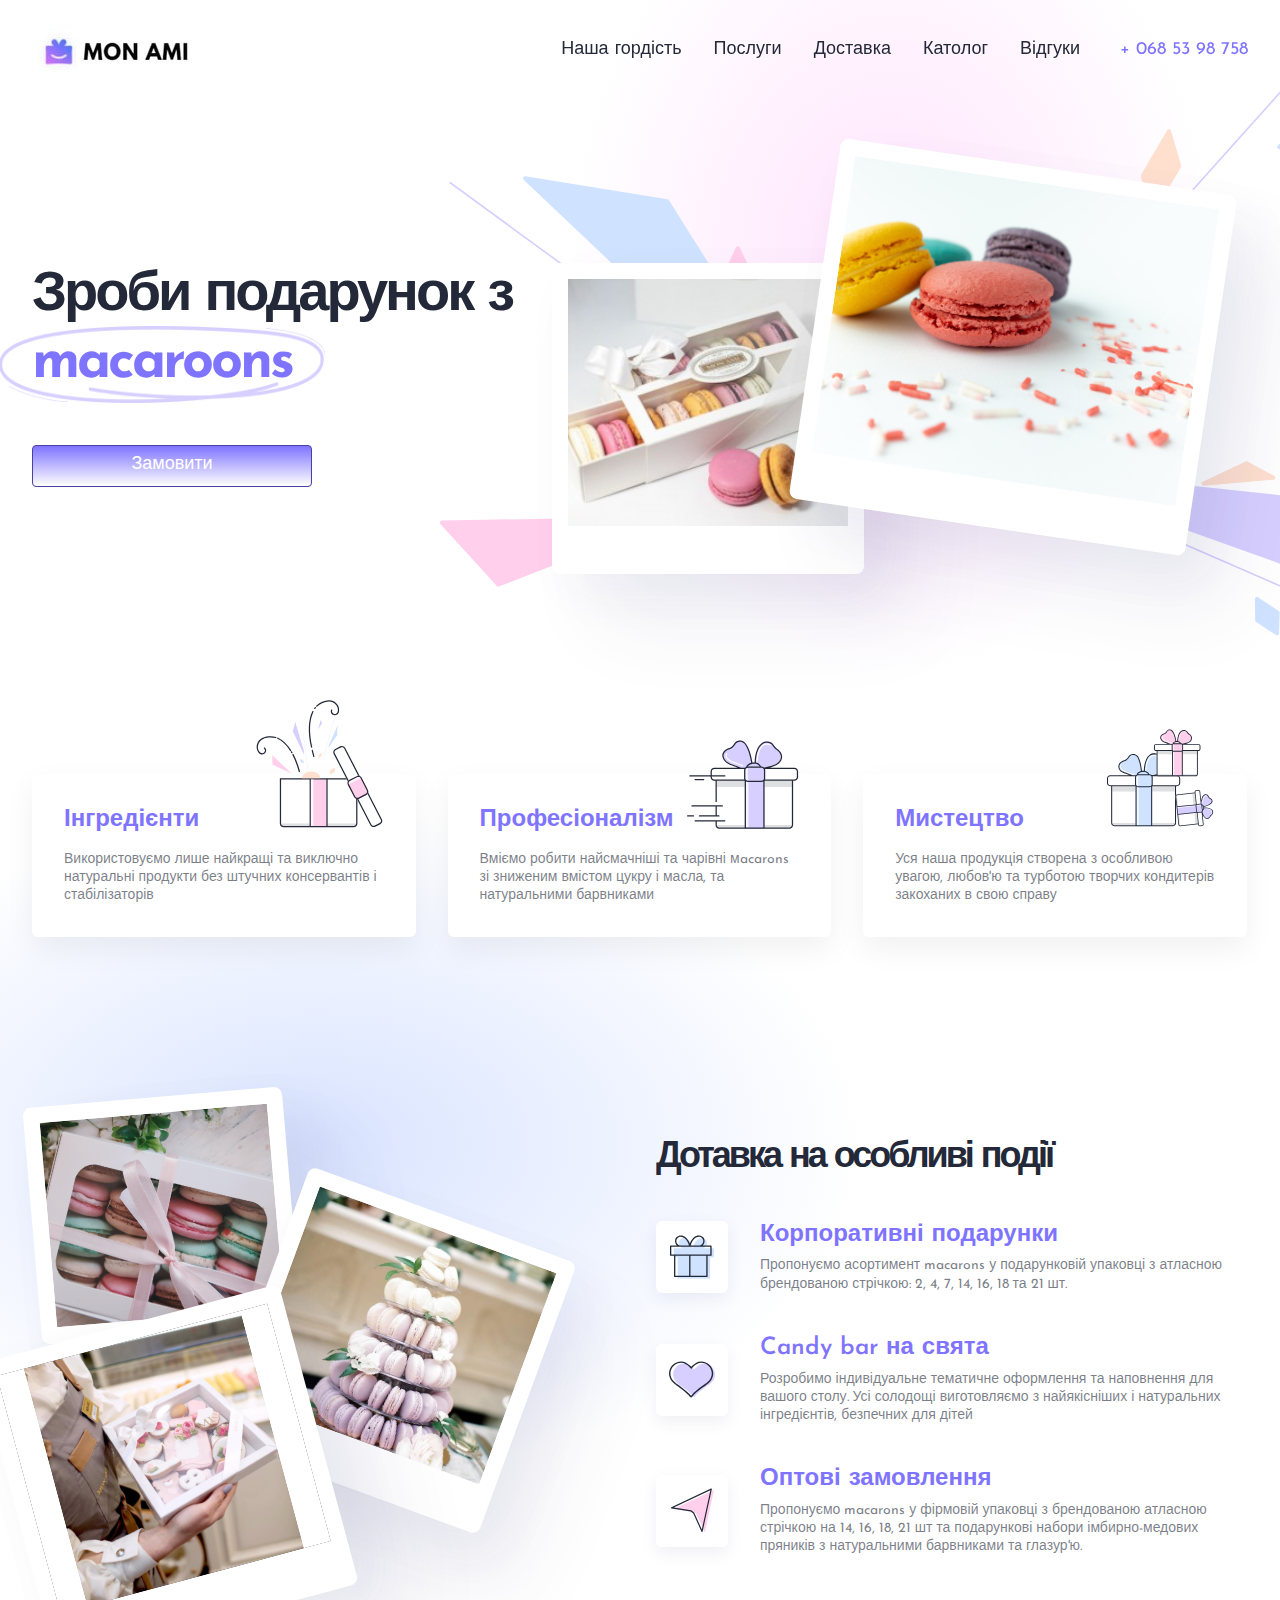
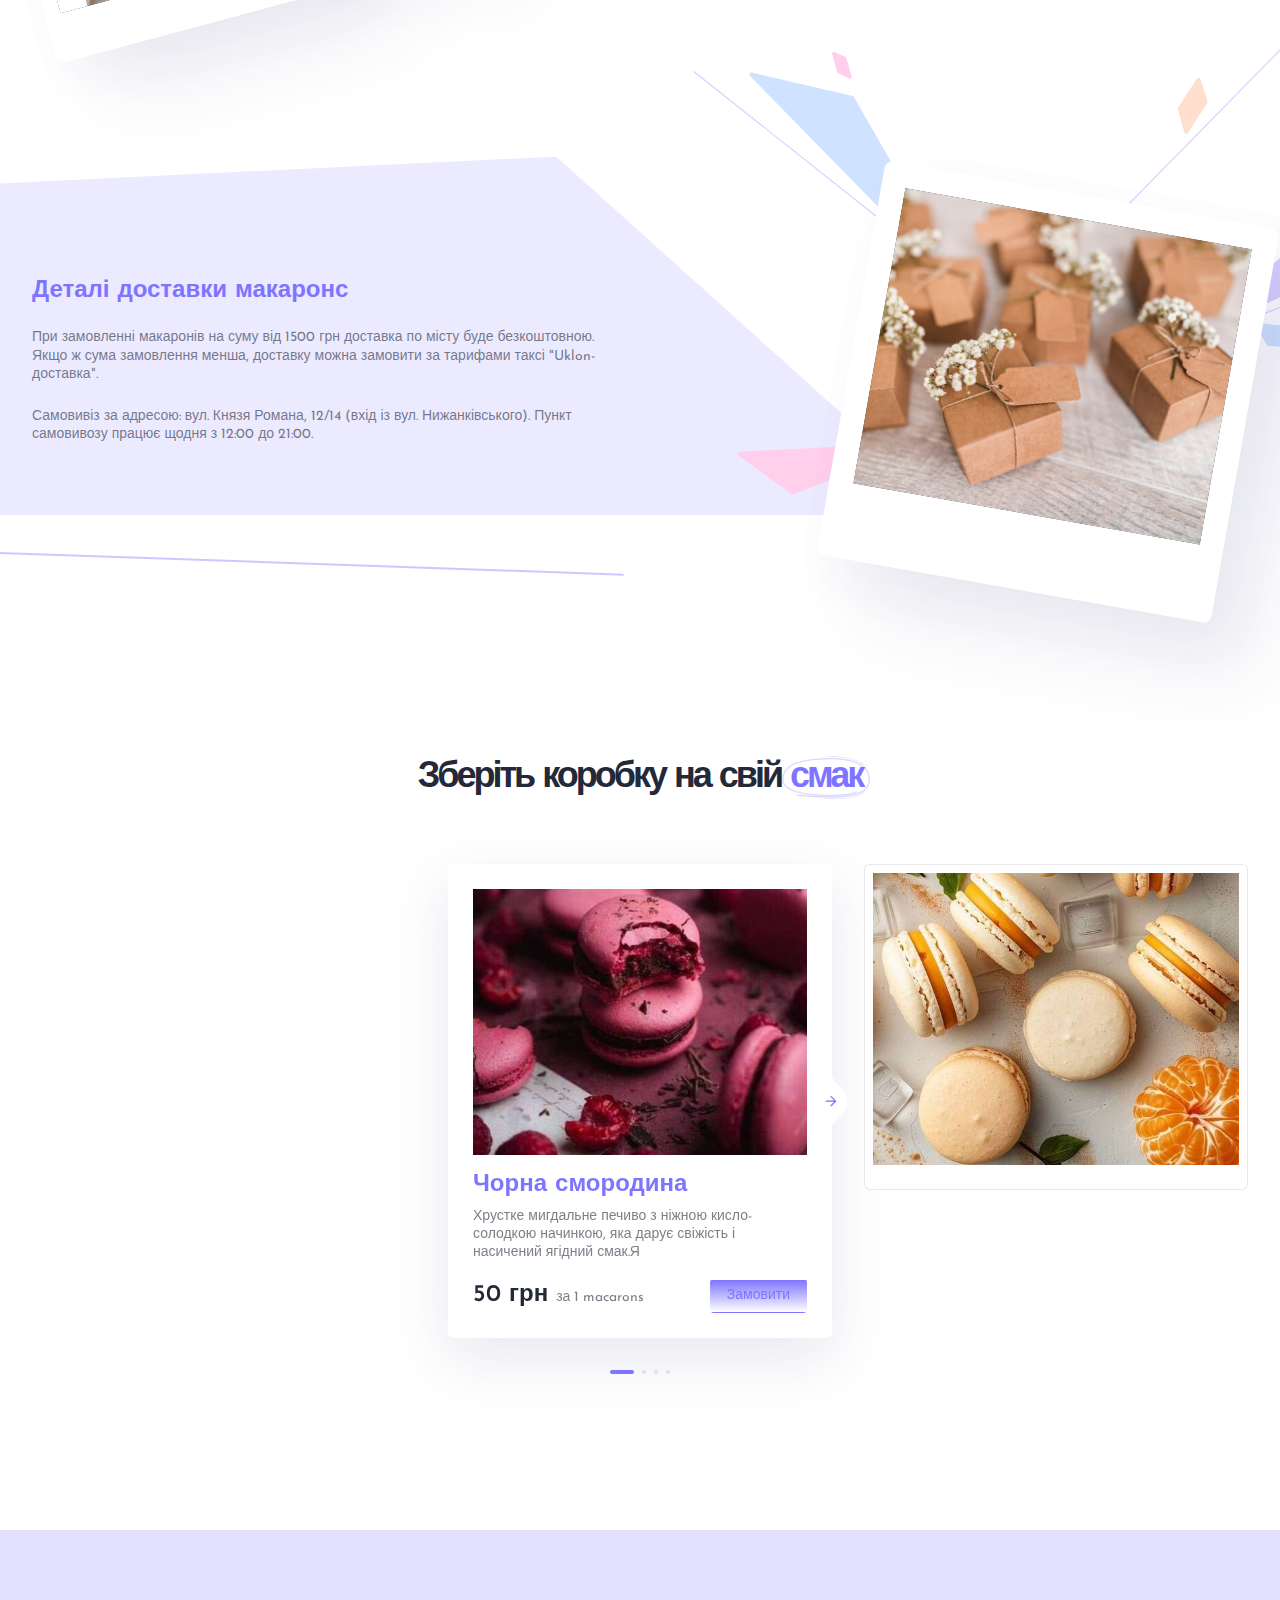
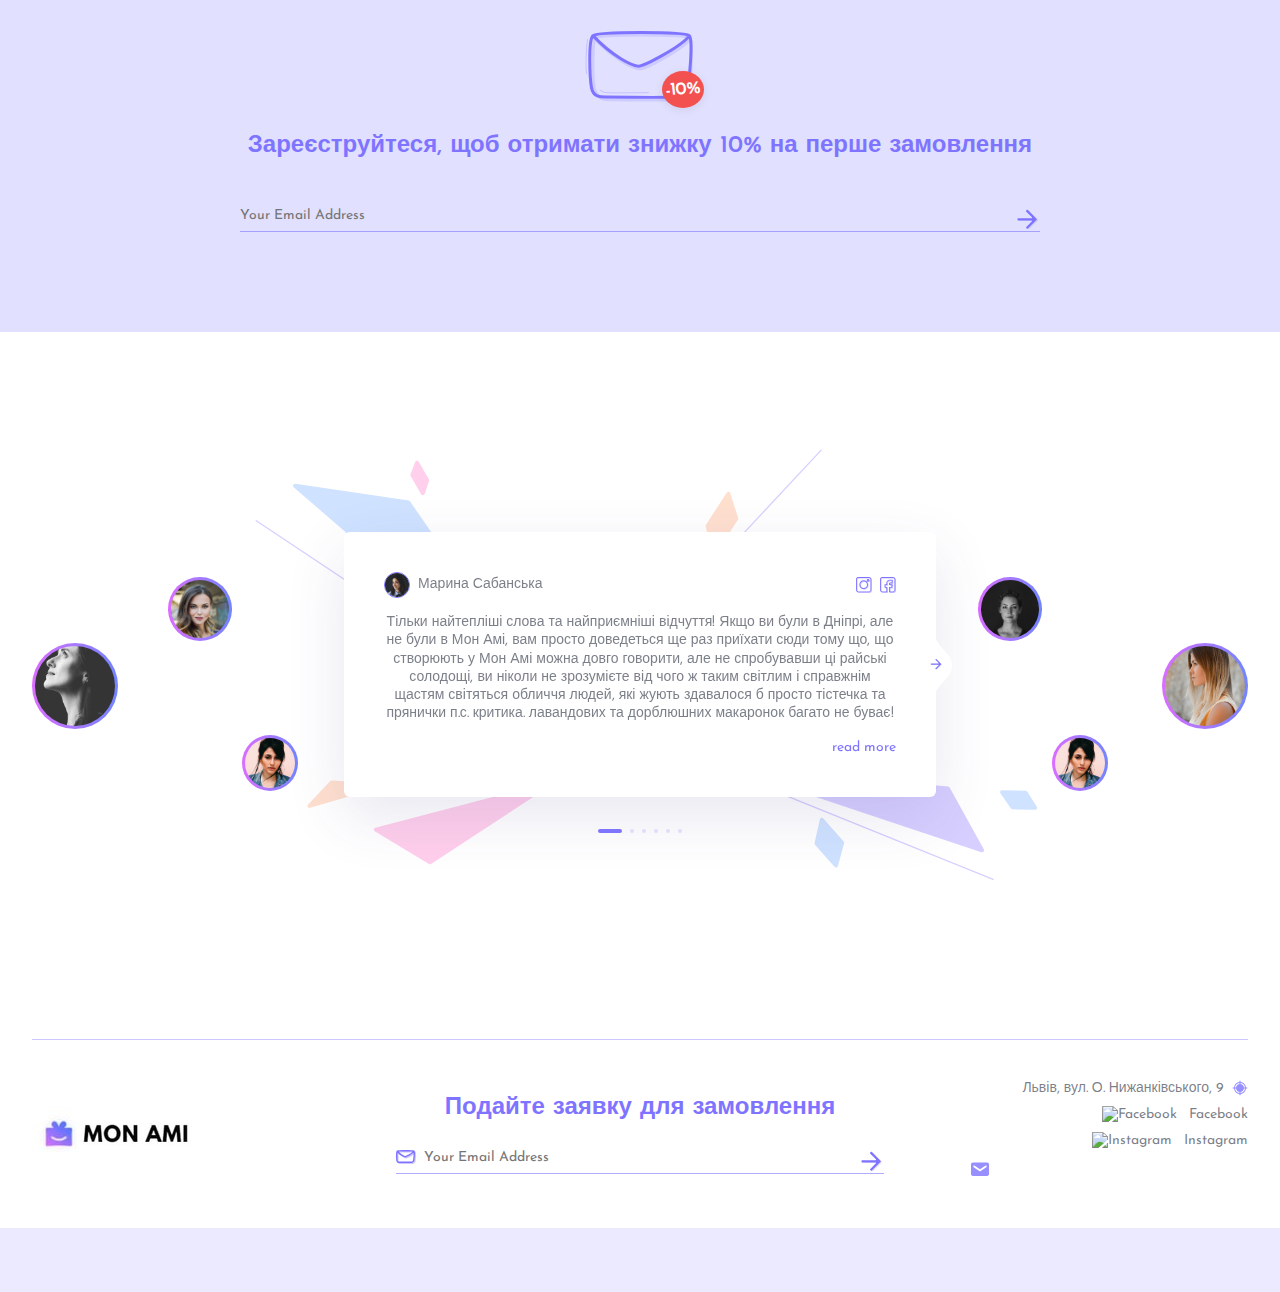
==== commit c213263c: "Update index.html" ====
--- a/index.html
+++ b/index.html
@@ -1,6 +1,15 @@
 <!DOCTYPE html>
 <html lang="ru">
 <head>
+    <!-- Google tag (gtag.js) -->
+<script async src="https://www.googletagmanager.com/gtag/js?id=G-FXQLGB9T8N"></script>
+<script>
+  window.dataLayer = window.dataLayer || [];
+  function gtag(){dataLayer.push(arguments);}
+  gtag('js', new Date());
+
+  gtag('config', 'G-FXQLGB9T8N');
+</script>
     <!-- partial:parts/_head.html -->
     <meta charset="utf-8">
 <title>Mon Ami - Подарунковий бокс</title>
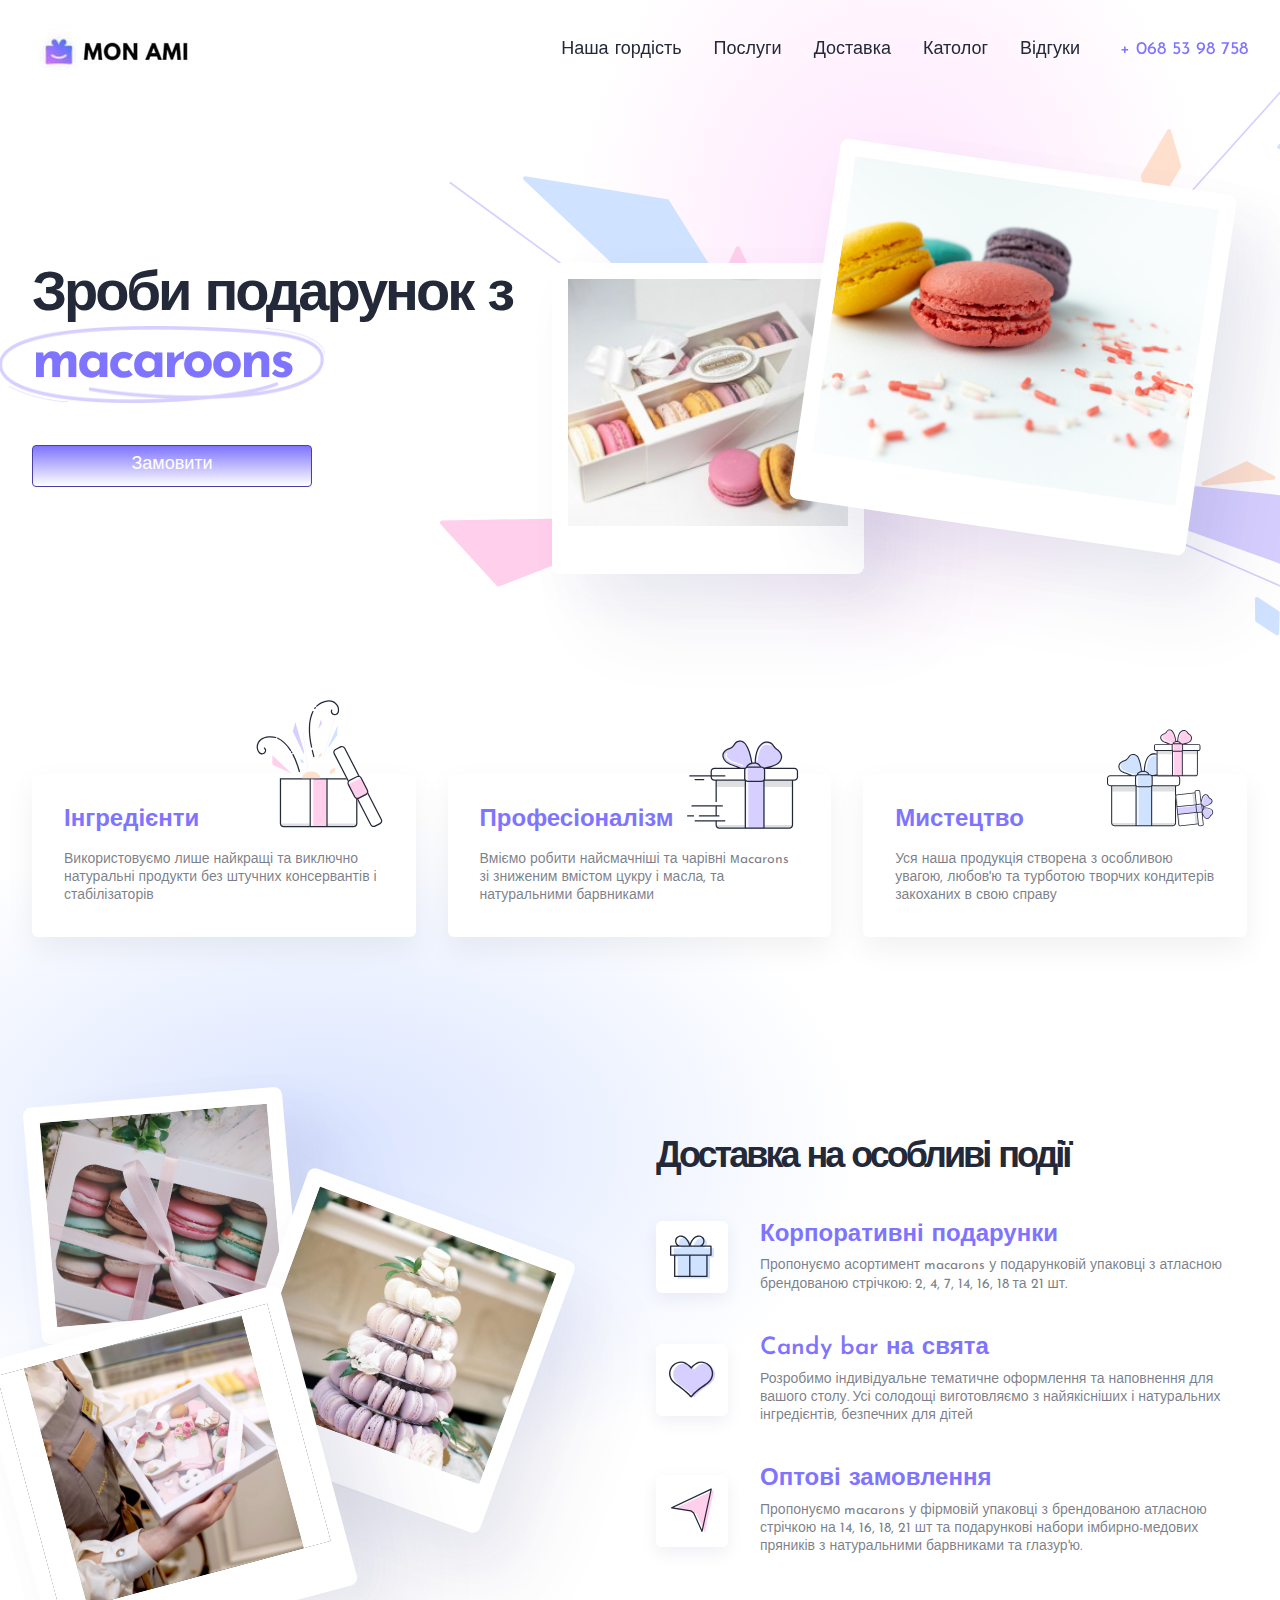
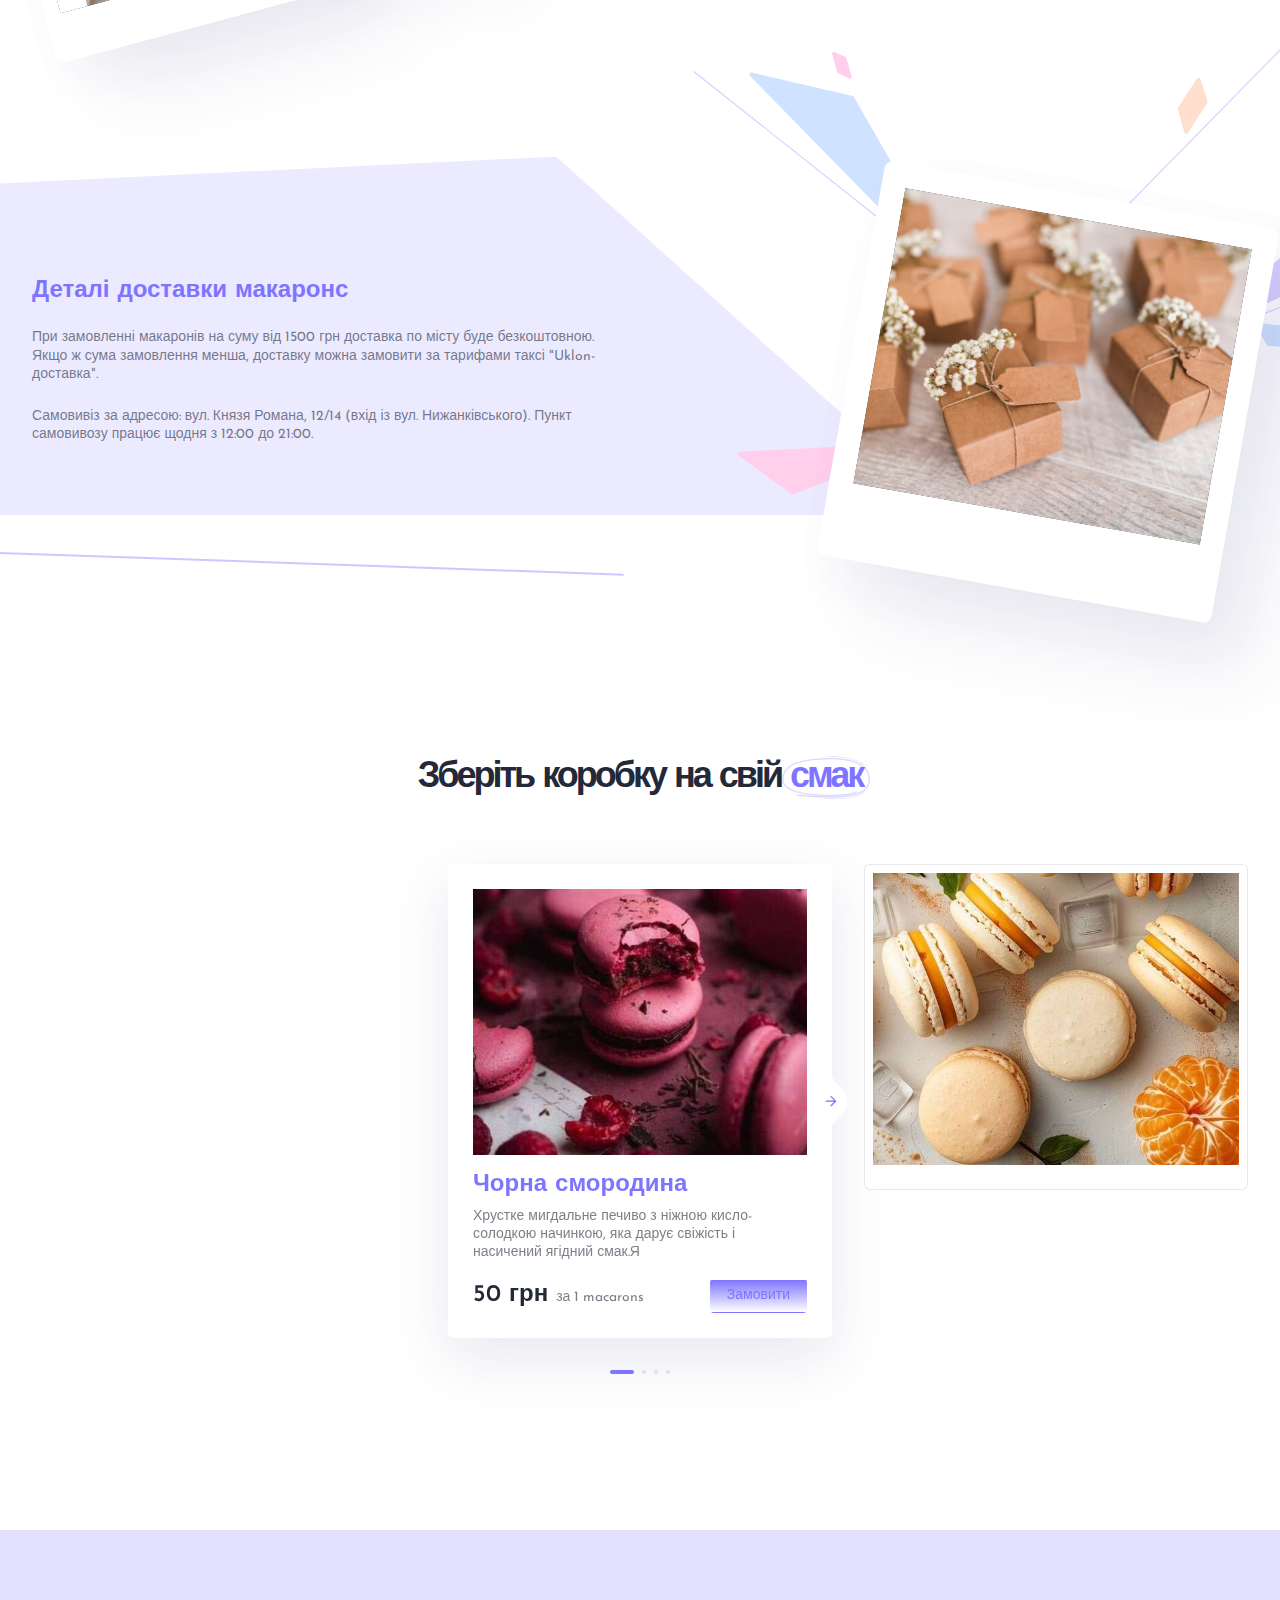
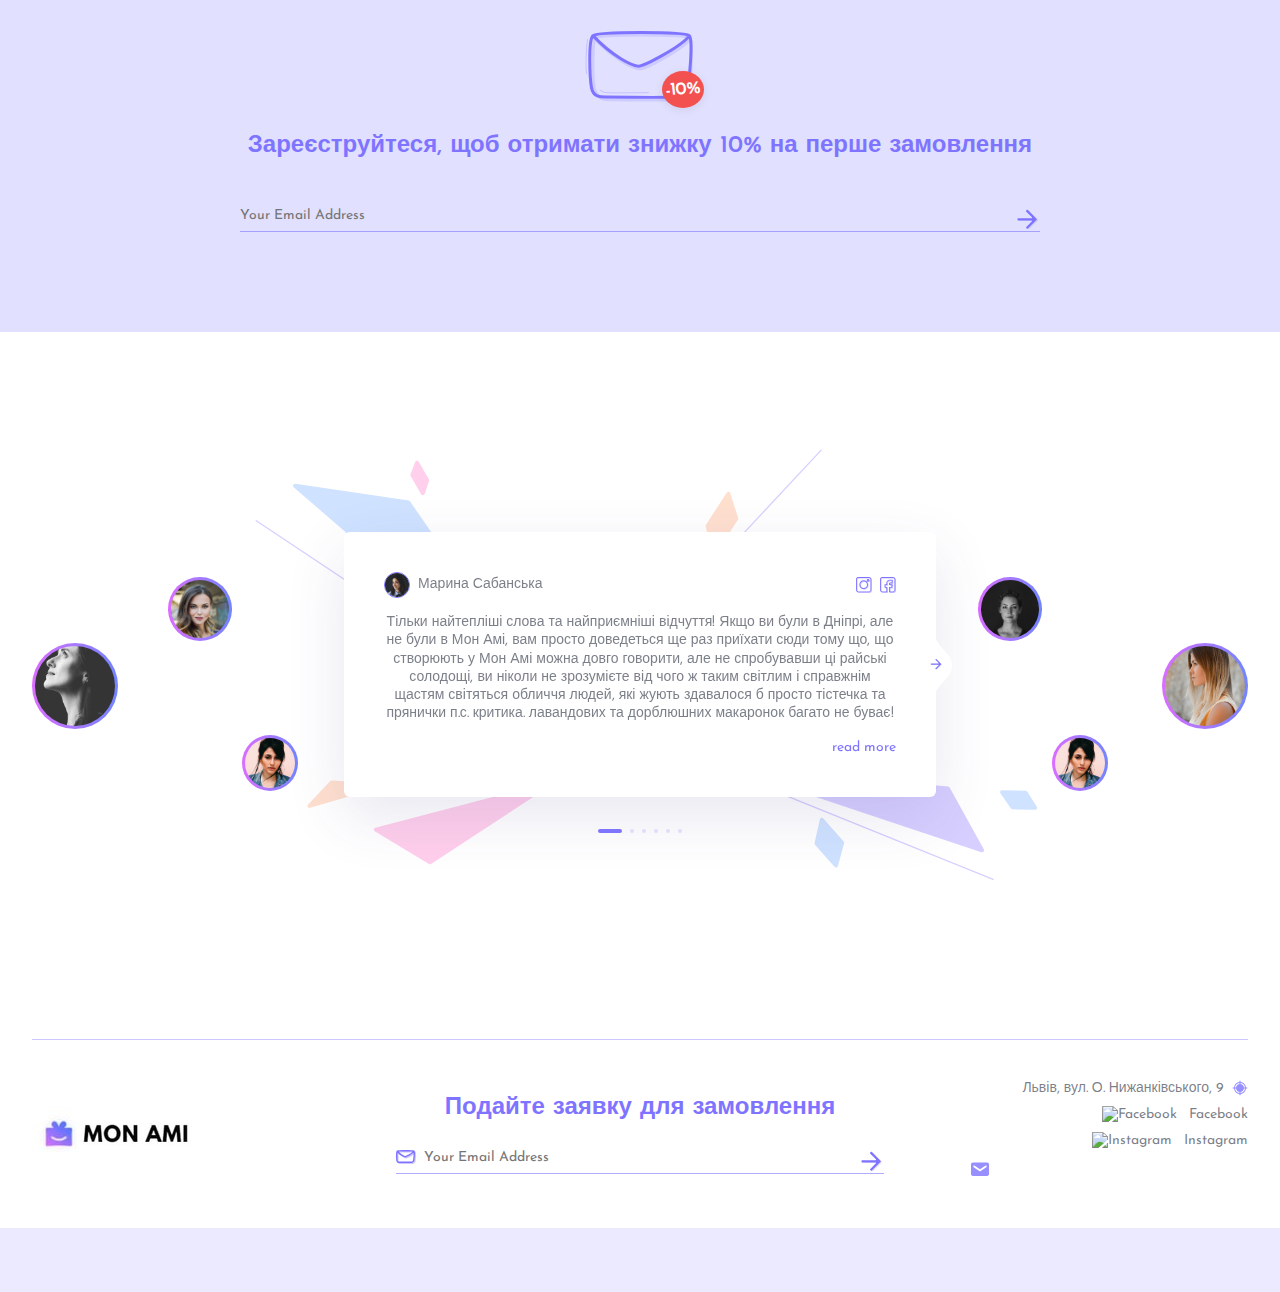
==== commit f00866f2: "Update index.html" ====
--- a/index.html
+++ b/index.html
@@ -1,14 +1,14 @@
 <!DOCTYPE html>
 <html lang="ru">
 <head>
-    <!-- Google tag (gtag.js) -->
-<script async src="https://www.googletagmanager.com/gtag/js?id=G-FXQLGB9T8N"></script>
+     <!-- Google tag (gtag.js) -->
+<script async src="https://www.googletagmanager.com/gtag/js?id=G-S0HJYJQ06W"></script>
 <script>
   window.dataLayer = window.dataLayer || [];
   function gtag(){dataLayer.push(arguments);}
   gtag('js', new Date());
 
-  gtag('config', 'G-FXQLGB9T8N');
+  gtag('config', 'G-S0HJYJQ06W');
 </script>
     <!-- partial:parts/_head.html -->
     <meta charset="utf-8">
@@ -196,7 +196,7 @@
                         </div>
                     </div>
                     <div class="col col_6 col_desktop-12">
-                        <h2 class="h2 emotional-title">Дотавка на особливі події</h2>
+                        <h2 class="h2 emotional-title">Доставка на особливі події</h2>
                         <div class="emotional-list">
                             <div class="emotional-item">
                                 <div class="emotional-block">
